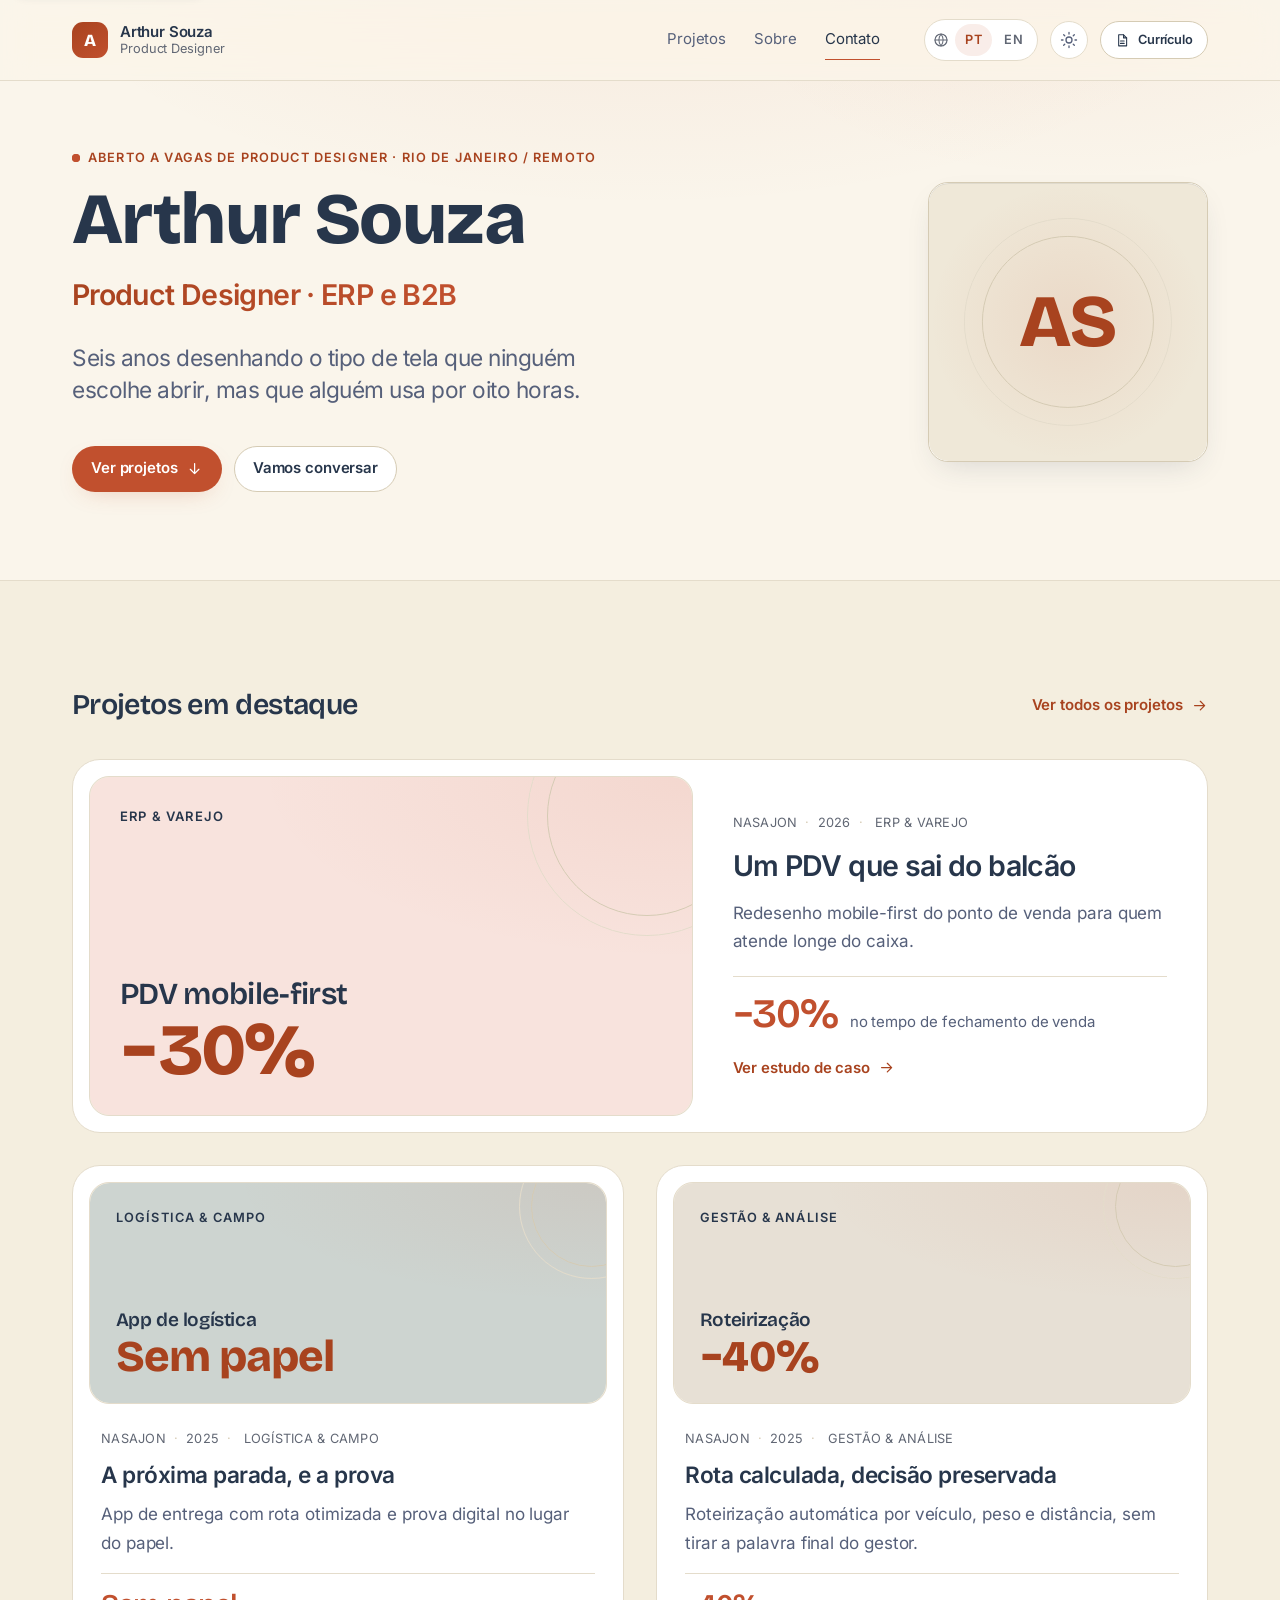
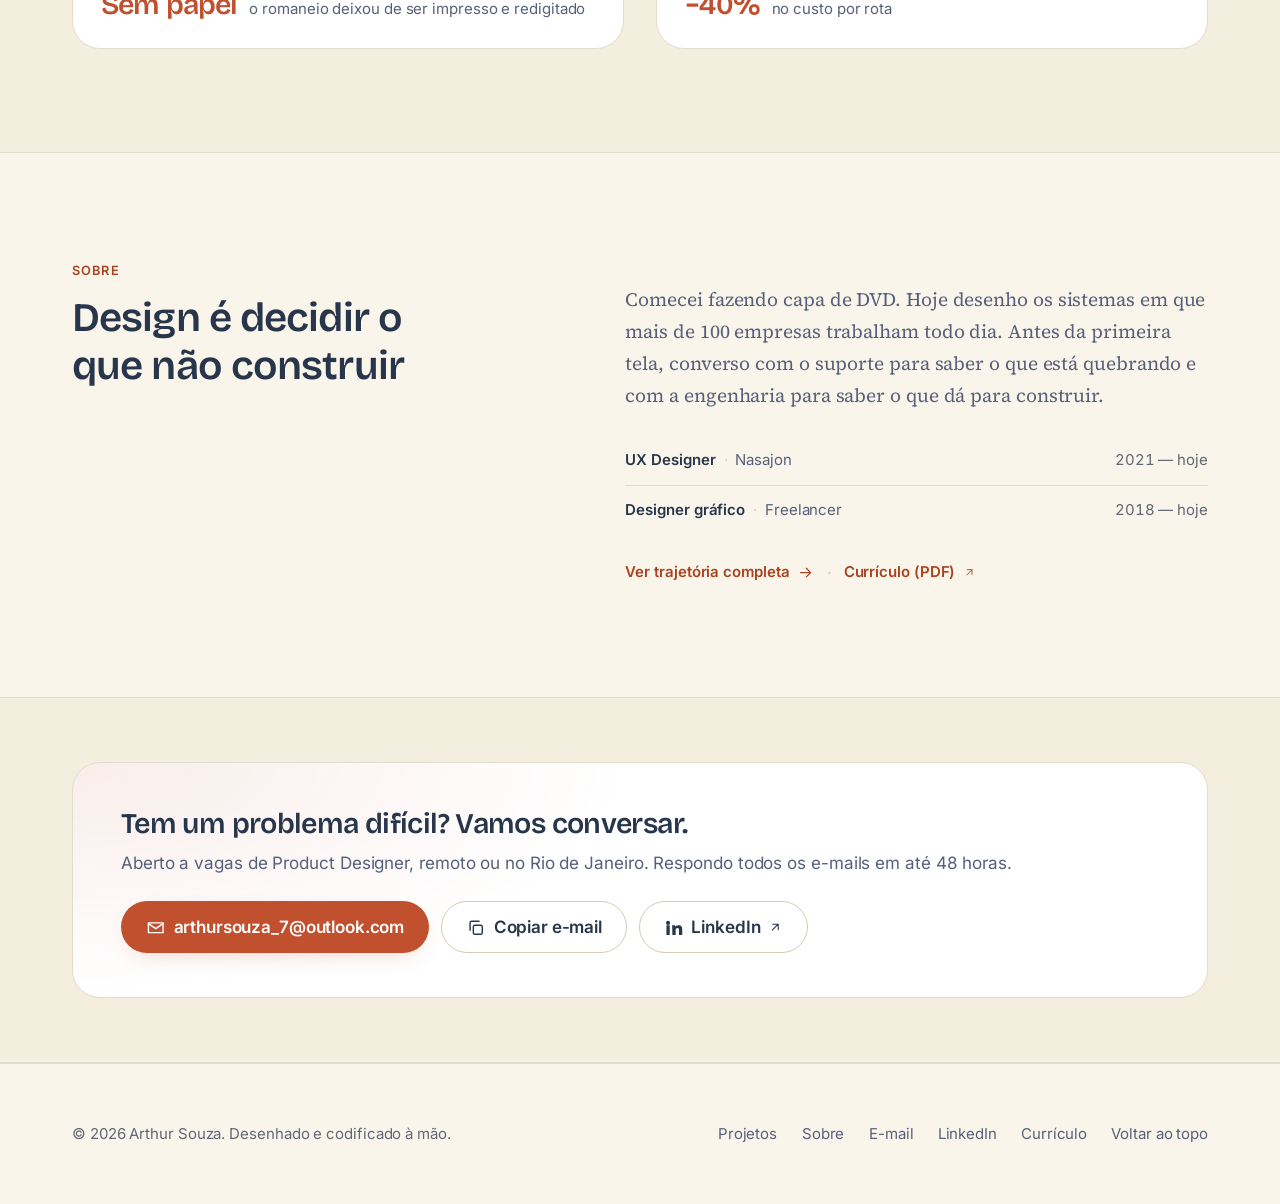
==== index.html @ 0e785e3f "EN: "Résumé" vira "Resume" e "In 30 seconds" vira "At a glance" - "Resume" no header, no rodapé e no" ====
﻿<!DOCTYPE html>
<!--
  ============================================================================
  PORTFÓLIO — ARTHUR SOUZA · PRODUCT DESIGNER
  ----------------------------------------------------------------------------
  Arquivo   : index.html (Home)
  Stack     : HTML5 semântico · CSS3 · JavaScript Vanilla (ES6+)
  Idiomas   : pt-BR (padrão) + en (alternável)

  SISTEMA DE IDIOMAS — REGRA ÚNICA
  --------------------------------
  1) TEXTO VISÍVEL: todo texto tem um gêmeo no outro idioma.
        <p lang="pt-BR">Texto…</p>
        <p lang="en">Text…</p>
     O CSS esconde o idioma inativo. Sem JavaScript, o pt-BR aparece.

  2) TÍTULOS (h1–h6): os gêmeos ficam DENTRO do mesmo elemento, em spans.
        <h2 id="x"><span lang="pt-BR">Sobre</span><span lang="en">About</span></h2>
     Motivo: duplicar o <h2> duplicaria a estrutura de headings do documento,
     e um aria-labelledby apontando para um título oculto ainda leria o
     idioma errado — o cálculo do nome acessível ignora display:none apenas
     no elemento referenciado, não nos filhos dele.

  3) TEXTO EM ATRIBUTO (alt, aria-label, content, href): use data-en-*.
        <img alt="Foto de perfil" data-en-alt="Profile photo">
     O JavaScript troca o valor do atributo ao mudar de idioma.

  Para editar um texto, edite-o onde ele está. Não há dicionário externo.

  CONVENÇÕES DE MARCAÇÃO
  ----------------------
  class="..."   → apenas estilo (CSS). Nunca lido pelo JavaScript.
  data-*        → apenas comportamento (JS). Nunca usado como seletor de estilo.
  .is-*         → estado, escrito pelo JS e lido pelo CSS.

  CAPAS NO LUGAR DAS IMAGENS
  --------------------------
  Todo slot de mídia é um <figure class="media"> com proporção reservada
  (sem layout shift). Enquanto a imagem não existe, o slot mostra uma capa
  tipográfica (<div class="cover">) e o <img> real fica pronto, comentado
  logo abaixo. Para publicar a imagem: apague a <div class="cover"> e
  descomente o <img>. Nada mais precisa mudar.
  ============================================================================
-->
<html lang="pt-BR" class="no-js">
<head>
  <meta charset="UTF-8">
  <meta name="viewport" content="width=device-width, initial-scale=1">

  <!--
    BOOTSTRAP CRÍTICO (inline, ~20 linhas)
    Roda antes da primeira pintura para evitar três flashes visuais:
      a) FOUC das animações de entrada (troca .no-js por .js);
      b) flash de idioma errado em quem já escolheu inglês;
      c) flash de tema errado — por isso data-theme é resolvido AQUI, e não
         no script.js, que só carrega depois do HTML parseado.
    Sem JavaScript nenhum atributo é escrito: o site aparece em pt-BR e no
    modo escuro, que são os padrões do projeto.
    É o único JavaScript inline do projeto. Todo o resto vive em script.js.
  -->
  <script>
    (function () {
      var root = document.documentElement;
      root.classList.remove('no-js');
      root.classList.add('js');

      var lang = null;
      var theme = null;

      try {
        lang = localStorage.getItem('portfolio-lang');
        theme = localStorage.getItem('portfolio-theme');
      } catch (err) { /* localStorage bloqueado: segue nos padrões */ }

      if (lang === 'en') {
        root.setAttribute('data-lang', 'en');
        root.setAttribute('lang', 'en');
      }

      /* Sem escolha salva, vale a preferência do sistema. */
      if (theme !== 'claro' && theme !== 'escuro') {
        theme = window.matchMedia &&
                window.matchMedia('(prefers-color-scheme: light)').matches
          ? 'claro'
          : 'escuro';
      }
      root.setAttribute('data-theme', theme);
    })();
  </script>

  <!-- ==================== SEO ==================== -->
  <title data-en="Arthur Souza — Product Designer">Arthur Souza — Product Designer</title>

  <meta name="description"
        content="Product Designer com 6 anos de experiência em ERP e produtos B2B complexos. Pesquisa, design de produto e design systems — do primeiro insight ao handoff."
        data-en-content="Product Designer with 6 years of experience in ERP and complex B2B products. Research, product design and design systems — from first insight to handoff.">

  <meta name="author" content="Arthur Souza">
  <meta name="robots" content="index, follow">
  <!-- Valor do modo escuro (o padrão). O script.js reescreve este content a
       partir de --color-bg sempre que o tema muda. -->
  <meta name="theme-color" content="#20293A">

  <!--
    URLS ABSOLUTAS — o site está publicado em https://rthursouza.github.io.
    canonical e og:url estão ativas. og:image e twitter:image continuam
    comentadas ("PUBLICAR:") porque os arquivos de imagem ainda não existem:
    uma og:image apontando para um 404 faz WhatsApp e LinkedIn montarem o
    card sem imagem, e esse card fica em cache. Ao salvar a imagem
    (1200×630) em assets/images/, tire o comentário das duas tags.
    Detalhes no README, seção 2.
  -->
  <link rel="canonical" href="https://rthursouza.github.io/">

  <!-- Open Graph -->
  <meta property="og:type" content="website">
  <meta property="og:url" content="https://rthursouza.github.io/">
  <meta property="og:site_name" content="Arthur Souza">
  <meta property="og:locale" content="pt_BR">
  <meta property="og:locale:alternate" content="en_US">
  <meta property="og:title"
        content="Arthur Souza — Product Designer"
        data-en-content="Arthur Souza — Product Designer">
  <meta property="og:description"
        content="Comecei fazendo capa de DVD. Hoje desenho os sistemas em que 100 empresas trabalham todo dia."
        data-en-content="I started making DVD covers. Today I design the systems 100 companies work in every day.">
  <!-- OG IMAGE — 1200×630px. Crie e salve em assets/images/og-cover.jpg -->
  <!-- PUBLICAR: <meta property="og:image" content="https://rthursouza.github.io/assets/images/og-cover.jpg"> -->
  <meta property="og:image:width" content="1200">
  <meta property="og:image:height" content="630">
  <meta property="og:image:alt"
        content="Portfólio de Arthur Souza, Product Designer"
        data-en-content="Arthur Souza's portfolio, Product Designer">

  <!-- Twitter Card -->
  <meta name="twitter:card" content="summary_large_image">
  <meta name="twitter:title"
        content="Arthur Souza — Product Designer"
        data-en-content="Arthur Souza — Product Designer">
  <meta name="twitter:description"
        content="Comecei fazendo capa de DVD. Hoje desenho os sistemas em que 100 empresas trabalham todo dia."
        data-en-content="I started making DVD covers. Today I design the systems 100 companies work in every day.">
  <!-- PUBLICAR: <meta name="twitter:image" content="https://rthursouza.github.io/assets/images/og-cover.jpg"> -->

  <!-- ==================== FAVICON ==================== -->
  <!--
    O favicon abaixo é um SVG embutido (data URI): zero requisições, zero 404.
    Ao gerar os arquivos definitivos em assets/favicon/, apague esta linha
    e descomente o bloco seguinte.
  -->
  <link rel="icon" href="data:image/svg+xml,%3Csvg xmlns='http://www.w3.org/2000/svg' viewBox='0 0 32 32'%3E%3Crect width='32' height='32' rx='8' fill='%2320293A'/%3E%3Ctext x='16' y='22' font-family='system-ui,sans-serif' font-size='17' font-weight='700' fill='%23E08A63' text-anchor='middle'%3EA%3C/text%3E%3C/svg%3E">
  <!--
  <link rel="icon" href="assets/favicon/favicon.ico" sizes="32x32">
  <link rel="icon" href="assets/favicon/favicon.svg" type="image/svg+xml">
  <link rel="apple-touch-icon" href="assets/favicon/apple-touch-icon.png">
  <link rel="manifest" href="assets/favicon/site.webmanifest">
  -->

  <!-- ==================== TIPOGRAFIA ====================
       Fontes locais em assets/fonts/, declaradas em @font-face no topo do
       style.css. Nenhuma requisição a CDN: o site abre offline e não entrega
       o IP de quem visita para um terceiro.
       O preload antecipa só as duas famílias da primeira dobra — o navegador
       descobriria as outras ao casar o @font-face com o texto, tarde demais.
       crossorigin é obrigatório em preload de fonte, inclusive na origem. -->
  <link rel="preload" as="font" type="font/woff2" crossorigin
        href="assets/fonts/inter-latin-400-normal.woff2">
  <link rel="preload" as="font" type="font/woff2" crossorigin
        href="assets/fonts/bricolage-grotesque-latin-800-normal.woff2">

  <!-- ==================== ESTILO ==================== -->
  <link rel="stylesheet" href="style.css">

  <!-- ==================== COMPORTAMENTO ==================== -->
  <script src="script.js" defer></script>
</head>

<body>

  <!-- ==========================================================================
       SKIP LINK — primeiro elemento focável da página
       ========================================================================== -->
  <a class="skip-link" href="#conteudo">
    <span lang="pt-BR">Pular para o conteúdo</span><span lang="en">Skip to content</span>
  </a>

  <!--
    SENTINELA DA NAVBAR
    Elemento de 1px observado por IntersectionObserver. Quando sai do viewport,
    o header ganha .is-scrolled. Substitui o listener de scroll.
  -->
  <div class="nav-sentinel" data-nav-sentinel aria-hidden="true"></div>

  <!-- ==========================================================================
       SPRITE DE ÍCONES — SVG inline, definido uma vez por página.
       Uso: <svg class="icon" aria-hidden="true" focusable="false">
              <use href="#i-arrow-right"></use>
            </svg>
       ========================================================================== -->
  <svg class="svg-sprite" xmlns="http://www.w3.org/2000/svg" width="0" height="0"
       aria-hidden="true" focusable="false">
    <symbol id="i-arrow-right" viewBox="0 0 24 24" fill="none" stroke="currentColor"
            stroke-width="1.75" stroke-linecap="round" stroke-linejoin="round">
      <path d="M5 12h14M13 6l6 6-6 6"/>
    </symbol>

    <symbol id="i-arrow-down" viewBox="0 0 24 24" fill="none" stroke="currentColor"
            stroke-width="1.75" stroke-linecap="round" stroke-linejoin="round">
      <path d="M12 5v14M6 13l6 6 6-6"/>
    </symbol>

    <symbol id="i-arrow-up-right" viewBox="0 0 24 24" fill="none" stroke="currentColor"
            stroke-width="1.75" stroke-linecap="round" stroke-linejoin="round">
      <path d="M7 17 17 7M8 7h9v9"/>
    </symbol>

    <symbol id="i-menu" viewBox="0 0 24 24" fill="none" stroke="currentColor"
            stroke-width="1.75" stroke-linecap="round" stroke-linejoin="round">
      <path d="M4 7h16M4 12h16M4 17h16"/>
    </symbol>

    <symbol id="i-close" viewBox="0 0 24 24" fill="none" stroke="currentColor"
            stroke-width="1.75" stroke-linecap="round" stroke-linejoin="round">
      <path d="m6 6 12 12M18 6 6 18"/>
    </symbol>

    <symbol id="i-mail" viewBox="0 0 24 24" fill="none" stroke="currentColor"
            stroke-width="1.75" stroke-linecap="round" stroke-linejoin="round">
      <path d="M3 6h18v12H3z"/><path d="m3 7 9 6 9-6"/>
    </symbol>

    <symbol id="i-linkedin" viewBox="0 0 24 24" fill="currentColor">
      <path d="M4.98 3.5a2.5 2.5 0 1 1 0 5 2.5 2.5 0 0 1 0-5ZM3 9h4v12H3zM10 9h3.8v1.7h.05c.53-.95 1.83-1.95 3.77-1.95 4.03 0 4.78 2.5 4.78 5.75V21h-4v-5.6c0-1.34-.03-3.06-1.9-3.06-1.9 0-2.2 1.45-2.2 2.96V21h-4z"/>
    </symbol>

    <symbol id="i-file" viewBox="0 0 24 24" fill="none" stroke="currentColor"
            stroke-width="1.75" stroke-linecap="round" stroke-linejoin="round">
      <path d="M14 3v5h5"/><path d="M6 3h8l5 5v13H6z"/><path d="M9 13h6M9 17h6"/>
    </symbol>

    <symbol id="i-chevron-left" viewBox="0 0 24 24" fill="none" stroke="currentColor"
            stroke-width="1.75" stroke-linecap="round" stroke-linejoin="round">
      <path d="m15 6-6 6 6 6"/>
    </symbol>

    <symbol id="i-chevron-right" viewBox="0 0 24 24" fill="none" stroke="currentColor"
            stroke-width="1.75" stroke-linecap="round" stroke-linejoin="round">
      <path d="m9 6 6 6-6 6"/>
    </symbol>

    <symbol id="i-expand" viewBox="0 0 24 24" fill="none" stroke="currentColor"
            stroke-width="1.75" stroke-linecap="round" stroke-linejoin="round">
      <path d="M9 3H3v6M15 21h6v-6M21 9V3h-6M3 15v6h6"/>
    </symbol>

    <symbol id="i-copy" viewBox="0 0 24 24" fill="none" stroke="currentColor"
            stroke-width="1.75" stroke-linecap="round" stroke-linejoin="round">
      <rect x="9" y="9" width="11" height="11" rx="2"/><path d="M5 15V6a2 2 0 0 1 2-2h9"/>
    </symbol>

    <symbol id="i-check" viewBox="0 0 24 24" fill="none" stroke="currentColor"
            stroke-width="1.75" stroke-linecap="round" stroke-linejoin="round">
      <path d="m4 12.5 5 5 11-11"/>
    </symbol>

    <symbol id="i-globe" viewBox="0 0 24 24" fill="none" stroke="currentColor"
            stroke-width="1.75" stroke-linecap="round" stroke-linejoin="round">
      <circle cx="12" cy="12" r="9"/><path d="M3 12h18"/>
      <path d="M12 3a15 15 0 0 1 0 18a15 15 0 0 1 0-18Z"/>
    </symbol>

    <symbol id="i-sun" viewBox="0 0 24 24" fill="none" stroke="currentColor"
            stroke-width="1.75" stroke-linecap="round" stroke-linejoin="round">
      <circle cx="12" cy="12" r="4"/>
      <path d="M12 2v2M12 20v2M2 12h2M20 12h2M4.9 4.9l1.4 1.4M17.7 17.7l1.4 1.4M4.9 19.1l1.4-1.4M17.7 6.3l1.4-1.4"/>
    </symbol>

    <symbol id="i-moon" viewBox="0 0 24 24" fill="none" stroke="currentColor"
            stroke-width="1.75" stroke-linecap="round" stroke-linejoin="round">
      <path d="M20.5 14.3A8.5 8.5 0 0 1 9.7 3.5a7.5 7.5 0 1 0 10.8 10.8Z"/>
    </symbol>
  </svg>

  <!-- ==========================================================================
       HEADER / NAVBAR FIXA
       ========================================================================== -->
  <header class="header" data-header>
    <div class="container header__inner">

      <a class="brand" href="#inicio" aria-label="Arthur Souza — início"
         data-en-aria-label="Arthur Souza — home">
        <span class="brand__mark" aria-hidden="true">A</span>
        <span class="brand__text">
          <span class="brand__name">Arthur Souza</span>
          <span class="brand__role">
            <span lang="pt-BR">Product Designer</span><span lang="en">Product Designer</span>
          </span>
        </span>
      </a>

      <!-- Navegação principal — o mesmo <ul> serve desktop e drawer mobile -->
      <nav class="nav" id="nav-principal" data-nav-panel
           aria-label="Navegação principal" data-en-aria-label="Main navigation">
        <!-- "Início" saiu de propósito: o logo já leva ao topo.
             "Projetos" e "Sobre" apontam para páginas próprias, não para
             âncoras, e por isso o scrollspy (que só observa links com #) os
             ignora. Só "Contato" continua sendo acompanhado. -->
        <ul class="nav__list" data-scrollspy>
          <li class="nav__item">
            <a class="nav__link" href="projetos.html">
              <span lang="pt-BR">Projetos</span><span lang="en">Work</span>
            </a>
          </li>
          <li class="nav__item">
            <a class="nav__link" href="sobre.html">
              <span lang="pt-BR">Sobre</span><span lang="en">About</span>
            </a>
          </li>
          <li class="nav__item">
            <a class="nav__link" href="#contato">
              <span lang="pt-BR">Contato</span><span lang="en">Contact</span>
            </a>
          </li>
        </ul>

        <div class="nav__actions">
          <div class="nav__prefs">
            <!-- SELETOR DE IDIOMA -->
            <div class="lang-switch" role="group"
                 aria-label="Selecionar idioma" data-en-aria-label="Select language"
                 data-lang-switch>
              <svg class="icon lang-switch__icon" aria-hidden="true" focusable="false">
                <use href="#i-globe"></use>
              </svg>
              <button class="lang-switch__btn" type="button"
                      data-lang-value="pt-BR" aria-pressed="true" lang="pt-BR">PT</button>
              <button class="lang-switch__btn" type="button"
                      data-lang-value="en" aria-pressed="false" lang="en">EN</button>
            </div>

            <!--
              ALTERNÂNCIA DE TEMA
              O rótulo é fixo ("Modo claro") e quem carrega o estado é o
              aria-pressed — mesmo contrato do botão do menu, que mantém
              "Abrir menu" nos dois estados e deixa o aria-expanded falar.
              Reescrever o rótulo criaria um segundo dono para a informação
              e brigaria com a troca de idioma, que também escreve nele.
            -->
            <button class="theme-toggle" type="button"
                    data-theme-toggle
                    aria-pressed="false"
                    aria-label="Modo claro" data-en-aria-label="Light mode">
              <svg class="icon theme-toggle__moon" aria-hidden="true" focusable="false">
                <use href="#i-moon"></use>
              </svg>
              <svg class="icon theme-toggle__sun" aria-hidden="true" focusable="false">
                <use href="#i-sun"></use>
              </svg>
            </button>
          </div>

          <!--
            CURRÍCULO — salve o PDF em assets/ com este nome exato.
            Abre em nova aba (e não baixa): quem está avaliando dá uma olhada
            rápida sem se comprometer a guardar arquivo. rel="noopener" basta
            aqui, porque o PDF é do próprio domínio.
          -->
          <a class="btn btn--secondary btn--sm"
             href="assets/curriculo-arthursouza-ux.pdf"
             target="_blank" rel="noopener">
            <svg class="icon" aria-hidden="true" focusable="false">
              <use href="#i-file"></use>
            </svg>
            <span lang="pt-BR">Currículo</span><span lang="en">Resume</span>
            <span class="visually-hidden">
              <span lang="pt-BR">(PDF, abre em nova aba)</span><span lang="en">(PDF, opens in a new tab)</span>
            </span>
          </a>
        </div>
      </nav>

      <!-- Botão do menu mobile -->
      <button class="nav-toggle" type="button"
              data-nav-toggle
              aria-controls="nav-principal"
              aria-expanded="false"
              aria-label="Abrir menu" data-en-aria-label="Open menu">
        <svg class="icon nav-toggle__open" aria-hidden="true" focusable="false">
          <use href="#i-menu"></use>
        </svg>
        <svg class="icon nav-toggle__close" aria-hidden="true" focusable="false">
          <use href="#i-close"></use>
        </svg>
      </button>

    </div>
  </header>

  <!-- Camada de escurecimento atrás do drawer mobile -->
  <div class="nav-backdrop" data-nav-backdrop hidden></div>

  <main id="conteudo" class="main">

    <!-- ========================================================================
         01 · HERO
         ------------------------------------------------------------------------
         Uma frase só. A história do DVD mora no Sobre, e a faixa de números
         (experiência, foco, clientes, base) foi removida de propósito: tudo
         isso já está dito no texto.
         ======================================================================== -->
    <section class="section hero" id="inicio" aria-labelledby="hero-titulo">
      <div class="container hero__inner">

        <div class="hero__content">

          <p class="eyebrow" data-reveal>
            <span class="eyebrow__dot" aria-hidden="true"></span>
            <span lang="pt-BR">Aberto a vagas de Product Designer · Rio de Janeiro / Remoto</span><span lang="en">Open to Product Designer roles · Rio de Janeiro / Remote</span>
          </p>

          <h1 class="hero__title" id="hero-titulo" data-reveal>
            <span lang="pt-BR">Arthur Souza</span><span lang="en">Arthur Souza</span>
          </h1>

          <p class="hero__role" data-reveal>
            <span lang="pt-BR">Product Designer · ERP e B2B</span><span lang="en">Product Designer · ERP &amp; B2B</span>
          </p>

          <p class="hero__lead" data-reveal lang="pt-BR">
            Seis anos desenhando o tipo de tela que ninguém escolhe abrir, mas
            que alguém usa por oito horas.
          </p>
          <p class="hero__lead" data-reveal lang="en">
            Six years designing the kind of screen nobody chooses to open, but
            that someone uses for eight hours.
          </p>

          <div class="hero__actions cluster" data-reveal>
            <a class="btn btn--primary" href="#projetos">
              <span lang="pt-BR">Ver projetos</span><span lang="en">View work</span>
              <svg class="icon" aria-hidden="true" focusable="false">
                <use href="#i-arrow-down"></use>
              </svg>
            </a>

            <a class="btn btn--secondary" href="#contato">
              <span lang="pt-BR">Vamos conversar</span><span lang="en">Let's talk</span>
            </a>
          </div>
        </div>

        <!-- FOTO PERFIL · 1:1, no máximo ~280px -->
        <div class="hero__media" data-reveal>
          <figure class="media media--1x1 media--framed">
            <div class="cover cover--monogram" aria-hidden="true">
              <span class="cover__value">AS</span>
            </div>
            <!--
              SUBSTITUIR: apague a capa (<div class="cover">) acima e descomente.
              Continua sendo a maior imagem do primeiro scroll no mobile (LCP):
              use eager + fetchpriority="high" — nunca lazy.

            <img src="assets/images/perfil.jpg"
                 alt="Retrato de Arthur Souza"
                 data-en-alt="Portrait of Arthur Souza"
                 width="800" height="800"
                 loading="eager" fetchpriority="high" decoding="async">
            -->
          </figure>
        </div>

      </div>
    </section>

    <!-- ========================================================================
         02 · PROJETOS EM DESTAQUE
         ------------------------------------------------------------------------
         Os cards são HTML estático — não são gerados por JavaScript.
         Isso mantém o conteúdo indexável e funcional sem JS.

         Cada card tem UM link só, no título. O ::after dele se estica pelo
         card inteiro, então clicar em qualquer ponto abre o case, a Tab para
         uma vez por card e o nome acessível do link é o título — não o card
         todo lido de uma vez. O anel de foco é desenhado no card.

         Card grande (.project-card--featured): imagem 16:9 à esquerda, texto à
         direita. Cards menores: imagem 21:9 em cima. Sem tags de ferramenta:
         elas aparecem dentro dos cases.
         ======================================================================== -->
    <section class="section section--alt" id="projetos" aria-labelledby="projetos-titulo">
      <div class="container">

        <header class="heading-row" data-reveal>
          <h2 class="heading-row__title" id="projetos-titulo">
            <span lang="pt-BR">Projetos em destaque</span><span lang="en">Featured work</span>
          </h2>
          <a class="text-link" href="projetos.html">
            <span lang="pt-BR">Ver todos os projetos</span><span lang="en">View all work</span>
            <svg class="icon" aria-hidden="true" focusable="false">
              <use href="#i-arrow-right"></use>
            </svg>
          </a>
        </header>

        <div class="featured-projects">

          <!-- ---------------- PROJETO 01 · DESTAQUE ---------------- -->
          <article class="project-card project-card--featured" data-reveal aria-labelledby="proj-01-titulo">

            <figure class="media media--16x9 project-card__media">
              <div class="cover cover--tone-1" aria-hidden="true">
                <span class="cover__eyebrow"><span lang="pt-BR">ERP &amp; Varejo</span><span lang="en">ERP &amp; Retail</span></span>
                <span class="cover__title"><span lang="pt-BR">PDV mobile-first</span><span lang="en">Mobile-first POS</span></span>
                <span class="cover__value">−30%</span>
              </div>
              <!--
              <img src="assets/images/projeto-01-capa.jpg"
                   alt=""
                   width="1600" height="900" loading="lazy" decoding="async">
              -->
            </figure>

            <div class="project-card__body">
              <ul class="meta-list">
                <li class="meta-list__item">Nasajon</li>
                <li class="meta-list__item">2026</li>
                <li class="meta-list__item">
                  <span lang="pt-BR">ERP &amp; Varejo</span><span lang="en">ERP &amp; Retail</span>
                </li>
              </ul>

              <h3 class="project-card__title" id="proj-01-titulo">
                <a class="project-card__link" href="projects/projeto-01.html">
                  <span lang="pt-BR">Um PDV que sai do balcão</span><span lang="en">A POS that leaves the counter</span>
                </a>
              </h3>

              <p class="project-card__summary" lang="pt-BR">
                Redesenho mobile-first do ponto de venda para quem atende longe
                do caixa.
              </p>
              <p class="project-card__summary" lang="en">
                Mobile-first redesign of the point of sale for staff who serve
                away from the register.
              </p>

              <p class="project-card__metric">
                <span class="project-card__metric-value">−30%</span>
                <span class="project-card__metric-label">
                  <span lang="pt-BR">no tempo de fechamento de venda</span><span lang="en">in time to close a sale</span>
                </span>
              </p>

              <p class="project-card__cta" aria-hidden="true">
                <span lang="pt-BR">Ver estudo de caso</span><span lang="en">View case study</span>
                <svg class="icon" focusable="false"><use href="#i-arrow-right"></use></svg>
              </p>
            </div>
          </article>

          <!-- ---------------- PROJETO 02 ---------------- -->
          <article class="project-card" data-reveal aria-labelledby="proj-02-titulo">

            <!-- 21:9 corta um celular em pé até ele ficar minúsculo: use 2 ou
                 3 telas lado a lado ou um recorte de detalhe. -->
            <figure class="media media--21x9 project-card__media">
              <div class="cover cover--tone-2" aria-hidden="true">
                <span class="cover__eyebrow"><span lang="pt-BR">Logística &amp; Campo</span><span lang="en">Logistics &amp; Field</span></span>
                <span class="cover__title"><span lang="pt-BR">App de logística</span><span lang="en">Logistics app</span></span>
                <span class="cover__value"><span lang="pt-BR">Sem papel</span><span lang="en">Paperless</span></span>
              </div>
              <!--
              <img src="assets/images/projeto-02-capa.jpg"
                   alt=""
                   width="1680" height="720" loading="lazy" decoding="async">
              -->
            </figure>

            <div class="project-card__body">
              <ul class="meta-list">
                <li class="meta-list__item">Nasajon</li>
                <li class="meta-list__item">2025</li>
                <li class="meta-list__item">
                  <span lang="pt-BR">Logística &amp; Campo</span><span lang="en">Logistics &amp; Field</span>
                </li>
              </ul>

              <h3 class="project-card__title" id="proj-02-titulo">
                <a class="project-card__link" href="projects/projeto-02.html">
                  <span lang="pt-BR">A próxima parada, e a prova</span><span lang="en">The next stop, and the proof</span>
                </a>
              </h3>

              <p class="project-card__summary" lang="pt-BR">
                App de entrega com rota otimizada e prova digital no lugar do
                papel.
              </p>
              <p class="project-card__summary" lang="en">
                Delivery app with an optimised route and digital proof in place
                of paper.
              </p>

              <!-- Resultado qualitativo, o mesmo do case 2 ("O que mudou, medido").
                   Se um número for apurado, troque em todos os lugares. -->
              <p class="project-card__metric">
                <span class="project-card__metric-value">
                  <span lang="pt-BR">Sem papel</span><span lang="en">Paperless</span>
                </span>
                <span class="project-card__metric-label">
                  <span lang="pt-BR">o romaneio deixou de ser impresso e redigitado</span><span lang="en">manifests stopped being printed and retyped</span>
                </span>
              </p>
            </div>
          </article>

          <!-- ---------------- PROJETO 03 ---------------- -->
          <article class="project-card" data-reveal aria-labelledby="proj-03-titulo">

            <figure class="media media--21x9 project-card__media">
              <div class="cover cover--tone-3" aria-hidden="true">
                <span class="cover__eyebrow"><span lang="pt-BR">Gestão &amp; Análise</span><span lang="en">Management &amp; Analytics</span></span>
                <span class="cover__title"><span lang="pt-BR">Roteirização</span><span lang="en">Route planning</span></span>
                <span class="cover__value">−40%</span>
              </div>
              <!--
              <img src="assets/images/projeto-03-capa.jpg"
                   alt=""
                   width="1680" height="720" loading="lazy" decoding="async">
              -->
            </figure>

            <div class="project-card__body">
              <ul class="meta-list">
                <li class="meta-list__item">Nasajon</li>
                <li class="meta-list__item">2025</li>
                <li class="meta-list__item">
                  <span lang="pt-BR">Gestão &amp; Análise</span><span lang="en">Management &amp; Analytics</span>
                </li>
              </ul>

              <h3 class="project-card__title" id="proj-03-titulo">
                <a class="project-card__link" href="projects/projeto-03.html">
                  <span lang="pt-BR">Rota calculada, decisão preservada</span><span lang="en">Route calculated, decision preserved</span>
                </a>
              </h3>

              <p class="project-card__summary" lang="pt-BR">
                Roteirização automática por veículo, peso e distância, sem tirar
                a palavra final do gestor.
              </p>
              <p class="project-card__summary" lang="en">
                Automatic route planning by vehicle, weight and distance, without
                taking the final say away from the manager.
              </p>

              <p class="project-card__metric">
                <span class="project-card__metric-value">−40%</span>
                <span class="project-card__metric-label">
                  <span lang="pt-BR">no custo por rota</span><span lang="en">in cost per route</span>
                </span>
              </p>
            </div>
          </article>

        </div>
      </div>
    </section>

    <!-- ========================================================================
         03 · SOBRE (curto)
         ------------------------------------------------------------------------
         Um parágrafo e um resumo de duas linhas da trajetória. A versão
         completa (experiência, como eu trabalho, competências e formação)
         está em sobre.html. O id "sobre" continua aqui porque links antigos
         para index.html#sobre ainda caem neste resumo.
         ======================================================================== -->
    <section class="section" id="sobre" aria-labelledby="sobre-titulo">
      <div class="container">
        <div class="about" data-reveal>

          <header class="about__head">
            <p class="eyebrow">
              <span lang="pt-BR">Sobre</span><span lang="en">About</span>
            </p>
            <h2 class="section-head__title" id="sobre-titulo">
              <span lang="pt-BR">Design é decidir o que não construir</span><span lang="en">Design is deciding what not to build</span>
            </h2>
          </header>

          <div class="about__body">
            <p class="about__text" lang="pt-BR">
              Comecei fazendo capa de DVD. Hoje desenho os sistemas em que mais
              de 100 empresas trabalham todo dia. Antes da primeira tela,
              converso com o suporte para saber o que está quebrando e com a
              engenharia para saber o que dá para construir.
            </p>
            <p class="about__text" lang="en">
              I started making DVD covers. Today I design the systems more than
              100 companies work in every day. Before the first screen, I talk
              to support to learn what's breaking and to engineering to learn
              what can be built.
            </p>

            <!-- RESUMO DA TRAJETÓRIA — a versão completa está em sobre.html.
                 Cargo e empresa à esquerda, período à direita. O ponto entre
                 cargo e empresa é gerado em CSS (não é lido em voz alta). -->
            <ul class="career-list"
                aria-label="Trajetória resumida" data-en-aria-label="Career summary">
              <li class="career-list__item">
                <p class="career-list__role">
                  <span class="career-list__title"><span lang="pt-BR">UX Designer</span><span lang="en">UX Designer</span></span><span class="career-list__org"><span lang="pt-BR">Nasajon</span><span lang="en">Nasajon</span></span>
                </p>
                <p class="career-list__period">
                  <span lang="pt-BR">2021 — hoje</span><span lang="en">2021 — present</span>
                </p>
              </li>
              <li class="career-list__item">
                <p class="career-list__role">
                  <span class="career-list__title"><span lang="pt-BR">Designer gráfico</span><span lang="en">Graphic designer</span></span><span class="career-list__org"><span lang="pt-BR">Freelancer</span><span lang="en">Freelance</span></span>
                </p>
                <p class="career-list__period">
                  <span lang="pt-BR">2018 — hoje</span><span lang="en">2018 — present</span>
                </p>
              </li>
            </ul>

            <ul class="link-row">
              <li>
                <a class="text-link" href="sobre.html">
                  <span lang="pt-BR">Ver trajetória completa</span><span lang="en">See full background</span>
                  <svg class="icon" aria-hidden="true" focusable="false">
                    <use href="#i-arrow-right"></use>
                  </svg>
                </a>
              </li>
              <li>
                <a class="text-link" href="assets/curriculo-arthursouza-ux.pdf"
                   target="_blank" rel="noopener">
                  <span lang="pt-BR">Currículo (PDF)</span><span lang="en">Resume (PDF)</span>
                  <svg class="icon icon--xs" aria-hidden="true" focusable="false">
                    <use href="#i-arrow-up-right"></use>
                  </svg>
                  <span class="visually-hidden">
                    <span lang="pt-BR">(abre em nova aba)</span><span lang="en">(opens in a new tab)</span>
                  </span>
                </a>
              </li>
            </ul>
          </div>

        </div>
      </div>
    </section>

    <!-- ========================================================================
         CONTATO — o mesmo bloco em todas as páginas (home, /projetos, sobre,
         cases e template). O "Contato" do menu de cada página aponta para este
         #contato.
         ======================================================================== -->
    <section class="section section--alt section--tight" id="contato" aria-labelledby="contato-titulo">
      <div class="container">

        <div class="contact contact--inline" data-reveal data-copy-scope>

          <div class="contact__text">
            <h2 class="contact__title" id="contato-titulo">
              <span lang="pt-BR">Tem um problema difícil? Vamos conversar.</span><span lang="en">Got a hard problem? Let's talk.</span>
            </h2>
            <p class="contact__lead" lang="pt-BR">
              Aberto a vagas de Product Designer, remoto ou no Rio de Janeiro.
              Respondo todos os e-mails em até 48 horas.
            </p>
            <p class="contact__lead" lang="en">
              Open to Product Designer roles, remote or in Rio de Janeiro. I reply
              to every email within 48 hours.
            </p>
          </div>

          <div class="contact__actions cluster">
            <!-- E-MAIL — troque pelo seu endereço real (aqui e no botão de copiar) -->
            <a class="btn btn--primary btn--lg" href="mailto:arthursouza_7@outlook.com">
              <svg class="icon" aria-hidden="true" focusable="false">
                <use href="#i-mail"></use>
              </svg>
              <span>arthursouza_7@outlook.com</span>
            </a>

            <!-- COPIAR E-MAIL — nasce com hidden. O script.js só o mostra quando o
                 navegador tem a API de área de transferência; sem ela (ou sem JS),
                 o link mailto acima continua sendo o caminho. Ao copiar, o botão
                 ganha .is-copied por alguns segundos e troca o rótulo. -->
            <button class="btn btn--secondary btn--lg contact__copy" type="button"
                    data-copy-email="arthursouza_7@outlook.com" hidden>
              <span class="contact__copy-idle">
                <svg class="icon" aria-hidden="true" focusable="false">
                  <use href="#i-copy"></use>
                </svg>
                <span lang="pt-BR">Copiar e-mail</span><span lang="en">Copy email</span>
              </span>
              <span class="contact__copy-done" data-copy-message>
                <svg class="icon" aria-hidden="true" focusable="false">
                  <use href="#i-check"></use>
                </svg>
                <span lang="pt-BR">E-mail copiado</span><span lang="en">Email copied</span>
              </span>
            </button>

            <a class="btn btn--secondary btn--lg"
               href="https://www.linkedin.com/in/arthursouza7/"
               target="_blank" rel="noopener noreferrer">
              <svg class="icon" aria-hidden="true" focusable="false">
                <use href="#i-linkedin"></use>
              </svg>
              <span>LinkedIn</span>
              <svg class="icon icon--xs" aria-hidden="true" focusable="false">
                <use href="#i-arrow-up-right"></use>
              </svg>
              <span class="visually-hidden">
                <span lang="pt-BR">(abre em nova aba)</span><span lang="en">(opens in a new tab)</span>
              </span>
            </a>
          </div>

          <!-- Aviso para leitor de tela. Começa vazio; ao copiar, o script coloca
               aqui uma cópia do rótulo "E-mail copiado" (os dois idiomas, e o CSS
               esconde o inativo) e limpa depois. -->
          <p class="visually-hidden" role="status" data-copy-status></p>

        </div>
      </div>
    </section>

  </main>

  <!-- ==========================================================================
       FOOTER
       ========================================================================== -->
  <footer class="footer">
    <div class="container footer__inner">

      <p class="footer__copy">
        <span lang="pt-BR">© <span data-year>2026</span> Arthur Souza. Desenhado e codificado à mão.</span><span lang="en">© <span data-year>2026</span> Arthur Souza. Designed and hand-coded.</span>
      </p>

      <ul class="footer__links">
        <li>
          <a class="footer__link" href="projetos.html">
            <span lang="pt-BR">Projetos</span><span lang="en">Work</span>
          </a>
        </li>
        <li>
          <a class="footer__link" href="sobre.html">
            <span lang="pt-BR">Sobre</span><span lang="en">About</span>
          </a>
        </li>
        <li>
          <a class="footer__link" href="mailto:arthursouza_7@outlook.com">
            <span lang="pt-BR">E-mail</span><span lang="en">Email</span>
          </a>
        </li>
        <li>
          <a class="footer__link" href="https://www.linkedin.com/in/arthursouza7/"
             target="_blank" rel="noopener noreferrer">
            <span>LinkedIn</span>
            <span class="visually-hidden">
              <span lang="pt-BR">(abre em nova aba)</span><span lang="en">(opens in a new tab)</span>
            </span>
          </a>
        </li>
        <li>
          <a class="footer__link" href="assets/curriculo-arthursouza-ux.pdf"
             target="_blank" rel="noopener">
            <span lang="pt-BR">Currículo</span><span lang="en">Resume</span>
            <span class="visually-hidden">
              <span lang="pt-BR">(abre em nova aba)</span><span lang="en">(opens in a new tab)</span>
            </span>
          </a>
        </li>
        <li>
          <a class="footer__link" href="#inicio">
            <span lang="pt-BR">Voltar ao topo</span><span lang="en">Back to top</span>
          </a>
        </li>
      </ul>

    </div>
  </footer>

</body>
</html>
---- style.css ----
﻿@charset "UTF-8";
/* ============================================================================
   PORTFÓLIO — ARTHUR SOUZA · PRODUCT DESIGNER
   ----------------------------------------------------------------------------
   Arquivo : style.css
   Stack   : CSS3 puro · Mobile First · Tema claro e escuro (escuro é o padrão)
   Consome : index.html · projetos.html · sobre.html ·
             projects/projeto-template.html (e as cópias 01–03)

   ÍNDICE
   ------
   00 · FONTES (@font-face locais)
   01 · RESET
   02 · TOKENS (custom properties)
   03 · BASE E TIPOGRAFIA
   04 · SISTEMA DE IDIOMAS
   05 · LAYOUT (main · container · section)
   06 · UTILITÁRIOS (visually-hidden · cluster · icon · sprite · sentinela)
   07 · ANIMAÇÕES DE ENTRADA (reveal)
   08 · MÍDIA E PLACEHOLDERS
   09 · TIPOGRAFIA DE CONTEÚDO (eyebrow · section-head · heading-row ·
        text-link · prose · quote)
   10 · CHIPS
   11 · BOTÕES
   12 · SKIP LINK
   13 · HEADER · BRAND · NAV · LANG SWITCH · NAV TOGGLE
   14 · HERO (home)
   15 · SOBRE (curto)
   16 · PROJETOS (project-card · featured)
   16b· PÁGINA DE PROJETOS (page-intro · page-toolbar · filter · project-grid)
   16c· PÁGINA SOBRE (about-intro · experience · method · term-list ·
        education)
   17 · CONTATO
   18 · FOOTER
   19 · CASE · BREADCRUMB, HERO, FICHA, EM 30 SEGUNDOS, ÍNDICE, DUAS
        COLUNAS E OUTROS PROJETOS
   20 · CASE · SPLIT E CHECKLIST
   21 · CASE · TIMELINE
   22 · CASE · DECISÕES E MÉTRICAS
   23 · CASE · GALERIA
   24 · LIGHTBOX
   25 · PREFERÊNCIAS DO USUÁRIO (reduced motion · forced colors)

   CONVENÇÕES
   ----------
   • Mobile First: o bloco base é o mobile; media queries só usam min-width.
   • class="…" → estilo.  data-* → comportamento (JS).  .is-* → estado.
   • Tema: data-theme="escuro" (padrão) | "claro" em <html>, escrito pelo JS.
   • Breakpoints:
       30rem (480px)  — amostras de trabalho em 3 colunas (sobre.html)
       40rem (640px)  — grades de 2 colunas e ajustes de proporção
       48rem (768px)  — card de experiência em duas colunas (sobre.html)
       56rem (896px)  — troca do menu mobile para a navegação desktop
                        e card grande de projeto na horizontal
       64rem (1024px) — seções do case em duas colunas (título | conteúdo)
   • Animações usam somente transform e opacity: nunca geram reflow.

   CAMADAS (z-index) — uma lista curta e explícita evita a guerra de números
   -----------------------------------------------------------------------
       0   body::before   brilho decorativo de topo
       1   .main / .footer
     205   .nav-backdrop  escurecimento do drawer
     210   .header        precisa ficar ACIMA do backdrop, porque o drawer e
                          o botão de fechar vivem dentro dele
     220   .nav-toggle    acima do painel, dentro do contexto do header
     300   .skip-link
     400   .lightbox      (o <dialog> modal já sobe para a top layer)
   ========================================================================== */


/* ==========================================================================
   00 · FONTES
   --------------------------------------------------------------------------
   Arquivos locais em assets/fonts/ — subset latin (cobre todo o pt-BR),
   licença OFL, ~154 KB no total. Nenhuma requisição a CDN de terceiros:
   o site funciona offline e não vaza o IP de quem visita para o Google.

   Três papéis, três famílias:
     Bricolage Grotesque  600/800       → --font-display (títulos, hero)
     Source Serif 4       400/400i/600  → --font-serif   (prosa, citações)
     Inter                400/600       → --font-sans    (UI, labels, botões)

   font-display: swap — o texto aparece na fonte de sistema e troca quando a
   definitiva chega. Nunca há um período em que o conteúdo fica invisível.

   ATENÇÃO aos pesos: estas são instâncias estáticas, não variáveis. O body
   declara font-synthesis-weight: none, então um peso intermediário (550, 650)
   é resolvido para o arquivo mais próximo — nunca engordado artificialmente.
   ========================================================================== */

@font-face {
  font-family: "Bricolage Grotesque";
  src: url("assets/fonts/bricolage-grotesque-latin-600-normal.woff2") format("woff2");
  font-weight: 600;
  font-style: normal;
  font-display: swap;
}

@font-face {
  font-family: "Bricolage Grotesque";
  src: url("assets/fonts/bricolage-grotesque-latin-800-normal.woff2") format("woff2");
  font-weight: 800;
  font-style: normal;
  font-display: swap;
}

@font-face {
  font-family: "Source Serif 4";
  src: url("assets/fonts/source-serif-4-latin-400-normal.woff2") format("woff2");
  font-weight: 400;
  font-style: normal;
  font-display: swap;
}

@font-face {
  font-family: "Source Serif 4";
  src: url("assets/fonts/source-serif-4-latin-400-italic.woff2") format("woff2");
  font-weight: 400;
  font-style: italic;
  font-display: swap;
}

@font-face {
  font-family: "Source Serif 4";
  src: url("assets/fonts/source-serif-4-latin-600-normal.woff2") format("woff2");
  font-weight: 600;
  font-style: normal;
  font-display: swap;
}

@font-face {
  font-family: "Inter";
  src: url("assets/fonts/inter-latin-400-normal.woff2") format("woff2");
  font-weight: 400;
  font-style: normal;
  font-display: swap;
}

@font-face {
  font-family: "Inter";
  src: url("assets/fonts/inter-latin-600-normal.woff2") format("woff2");
  font-weight: 600;
  font-style: normal;
  font-display: swap;
}


/* ==========================================================================
   01 · RESET
   Enxuto e opinativo: apenas o que este projeto realmente usa.
   ========================================================================== */

*,
*::before,
*::after {
  box-sizing: border-box;
}

html {
  -webkit-text-size-adjust: 100%;
  text-size-adjust: 100%;
}

body,
h1, h2, h3, h4, h5, h6,
p, figure, blockquote, dl, dd, ol, ul {
  margin: 0;
}

ul, ol {
  padding: 0;
  list-style: none;
}

/* O atributo hidden precisa vencer qualquer display definido em classe.
   Usado em [data-nav-backdrop]. */
[hidden] {
  display: none !important;
}

img,
svg {
  display: block;
  max-width: 100%;
}

img {
  height: auto;
}

button {
  font: inherit;
  color: inherit;
  background: none;
  border: 0;
  padding: 0;
  cursor: pointer;
}

a {
  color: inherit;
  text-decoration: none;
}

/* Impede que palavras longas (URLs, e-mails) estourem colunas estreitas. */
p, h1, h2, h3, li, dd, figcaption {
  overflow-wrap: break-word;
}


/* ==========================================================================
   02 · TOKENS
   Fonte única de verdade. Fora deste bloco não existe cor, raio, sombra ou
   duração escrita à mão — só referência a variável (ou derivação direta).
   ========================================================================== */

:root {
  color-scheme: dark;

  /* ---------- COR · MODO ESCURO (padrão) ----------
     Paleta quente: terracota como cor de ação sobre azul-escuro e creme.
     Nada de preto #000 nem branco #FFF puros como texto ou fundo dominante.

     Contrastes medidos sobre --color-bg:
       --color-text        12,5:1    --color-text-muted   7,75:1
       --color-accent       5,55:1   --color-text-subtle  3,89:1 (só decorativo/meta)
     Texto sobre o botão primário usa --color-on-accent (5,5:1), nunca branco:
     branco sobre #E08A63 daria 2,2:1 e reprovaria em AA. */
  --color-bg:            #20293A;   /* fundo da página          */
  --color-bg-alt:        #242E41;   /* um passo acima do bg     */
  --color-surface:       #2A3549;   /* cards                    */
  --color-surface-2:     #33405A;   /* superfície de apoio      */
  --color-text:          #F2EDE3;   /* texto principal          */
  --color-text-muted:    #B7BDCB;
  --color-text-subtle:   #A7ADBC;   /* rótulo, legenda, meta — 4,76:1 */
  --color-accent:        #E08A63;   /* terracota: a cor de ação */
  --color-accent-hover:  #E89B79;
  --color-on-accent:    #20293A;   /* texto SOBRE o accent     */
  --color-border:        rgba(242, 237, 227, .10);
  --color-border-strong: rgba(242, 237, 227, .20);
  --color-accent-soft:   rgba(224, 138, 99, .14);
  --color-accent-line:   rgba(224, 138, 99, .36);
  --color-glass:         rgba(32, 41, 58, .74);
  --color-overlay:       rgba(14, 18, 27, .88);

  /* O accent escrito em corpo de texto miúdo (eyebrow, CTA de card, link de
     rodapé). No escuro é o próprio accent — 5,55:1, passa AA. No claro ele
     precisa escurecer: #C1502E alcança 4,34:1, que vale para texto grande e
     para componentes de interface, mas não para texto corrido. */
  --color-accent-text:   #E08A63;

  /* Lavagens do accent para o brilho de fundo e as texturas. Nunca um
     gradiente que chame atenção para si mesmo. */
  --color-glow:          rgba(224, 138, 99, .15);
  --color-glow-faint:    rgba(224, 138, 99, .07);
  --color-sheen:         rgba(242, 237, 227, .10);    /* filete interno da mídia */
  --color-hatch:         rgba(242, 237, 227, .028);   /* hachura do placeholder  */

  /* Fundos das capas tipográficas (.cover): um tom por projeto, sempre a
     superfície tingida por uma cor que já existe. Declarados uma vez só:
     como dependem de --color-surface e companhia, acompanham o tema claro
     sem precisar de override. */
  --color-cover-1: color-mix(in oklab, var(--color-accent) 16%, var(--color-surface));
  --color-cover-2: color-mix(in oklab, var(--color-positive) 22%, var(--color-surface));
  --color-cover-3: color-mix(in oklab, var(--color-warning) 18%, var(--color-surface));

  /* ---------- ESTADOS ----------
     Reservados para feedback de formulário. Sobre --color-bg:
     positive 7,22:1 · danger 5,53:1 · warning 7,37:1. */
  --color-positive:      #A9BCA0;
  --color-danger:        #E3867A;
  --color-warning:       #D9B36A;

  /* ---------- LIGHTBOX (cor fixa) ----------
     O lightbox é imersivo: a imagem precisa de um entorno escuro e neutro
     nos DOIS temas — uma captura clara sobre fundo claro perde os limites.
     Por isso estes valores não acompanham a troca de modo. */
  --color-lightbox-bg:        #2A3549;
  --color-lightbox-bg-2:      #33405A;
  --color-lightbox-text:      #F2EDE3;
  --color-lightbox-muted:     #B7BDCB;
  --color-lightbox-border:    rgba(242, 237, 227, .20);
  --color-lightbox-glass:     rgba(32, 41, 58, .74);
  --color-lightbox-overlay:   rgba(14, 18, 27, .92);

  /* ---------- TIPOGRAFIA ----------
     Três papéis, nunca misturados dentro do mesmo bloco de texto:
       display → hero, títulos de seção e números grandes (600/800), com
                 contenção: 1 a 2 ocorrências por tela;
       serif   → prosa longa dos cases e citações (citação sempre em itálico);
       sans    → todo o resto: navegação, rótulos, chips, botões, metadados.

     Escala fluida: o termo do meio cresce com a viewport, o 1º e o 3º
     travam os extremos para não quebrar em 320px nem inchar em 4K. */
  --font-display: "Bricolage Grotesque", -apple-system, BlinkMacSystemFont,
                  "Segoe UI", sans-serif;
  --font-serif:   "Source Serif 4", Georgia, "Times New Roman", serif;
  --font-sans:    "Inter", -apple-system, BlinkMacSystemFont, "Segoe UI", Roboto,
                  "Helvetica Neue", Arial, sans-serif;

  --fs-xs:   clamp(0.75rem,   0.735rem + 0.08vw, 0.8125rem);
  --fs-sm:   clamp(0.875rem,  0.855rem + 0.10vw, 0.9375rem);
  --fs-base: clamp(1rem,      0.975rem + 0.13vw, 1.0625rem);
  --fs-md:   clamp(1.0625rem, 1.020rem + 0.22vw, 1.1875rem);
  --fs-lg:   clamp(1.1875rem, 1.110rem + 0.38vw, 1.4375rem);
  --fs-xl:   clamp(1.375rem,  1.240rem + 0.68vw, 1.875rem);
  --fs-2xl:  clamp(1.75rem,   1.490rem + 1.30vw, 2.625rem);
  --fs-3xl:  clamp(2.125rem,  1.660rem + 2.32vw, 3.5rem);
  --fs-4xl:  clamp(2.5rem,    1.800rem + 3.50vw, 4.5rem);

  --lh-tight:   1.08;
  --lh-heading: 1.18;
  --lh-snug:    1.4;
  --lh-body:    1.68;

  --tracking-tight: -0.022em;
  --tracking-wide:   0.09em;

  /* ---------- ESPAÇO ---------- */
  --sp-1: 0.25rem;
  --sp-2: 0.5rem;
  --sp-3: 0.75rem;
  --sp-4: 1rem;
  --sp-5: 1.5rem;
  --sp-6: 2rem;

  --gutter:     clamp(1.25rem, 4vw, 2.5rem);
  --section-py: clamp(3.5rem, 8vw, 7.5rem);
  --gap-card:   clamp(1.25rem, 2.5vw, 2rem);

  /* ---------- MEDIDAS ---------- */
  --w-container: 76rem;   /* 1216px */
  --w-wide:      88rem;   /* 1408px — hero de case e galerias largas */
  --w-prose:     44rem;   /* 704px  — ~72 caracteres em --fs-base */
  --header-h:    4.25rem;

  --radius-sm:   0.5rem;
  --radius:      0.875rem;
  --radius-lg:   1.25rem;
  --radius-xl:   1.75rem;
  --radius-pill: 999px;

  /* Sombras tingidas do azul do fundo — não no preto puro. */
  --shadow:    0 12px 32px -12px rgba(10, 14, 22, .65);
  --shadow-lg: 0 32px 64px -24px rgba(10, 14, 22, .80);

  --shadow-accent:       0 8px 24px -12px rgba(224, 138, 99, .55);
  --shadow-accent-hover: 0 12px 32px -12px rgba(224, 138, 99, .70);

  /* ---------- MOVIMENTO ---------- */
  --ease:     cubic-bezier(0.22, 0.61, 0.36, 1);   /* microinteração */
  --ease-out: cubic-bezier(0.16, 1.00, 0.30, 1);   /* entrada: começa rápido */
  --t-fast:   180ms;
  --t:        240ms;
  --t-slow:   360ms;
  --t-reveal: 560ms;
}

/* --------------------------------------------------------------------------
   MODO CLARO
   --------------------------------------------------------------------------
   Só os valores de cor mudam: tipografia, espaço, medida e movimento são os
   mesmos nos dois temas.

   O atributo data-theme é escrito pelo bootstrap inline do <head> antes da
   primeira pintura — preferência salva, senão a do sistema — então não existe
   flash de tema errado. Sem JavaScript nada é escrito e o modo escuro, que é
   o padrão do portfólio, aparece.

   Contrastes medidos sobre --color-bg:
     --color-text 11,26:1 · --color-text-muted 5,77:1 · --color-text-subtle 2,83:1
     --color-accent 4,34:1 — serve a texto grande e a interface, NÃO a texto
     corrido; para isso --color-accent-text escurece para #A8431F (5,54:1).
   -------------------------------------------------------------------------- */

:root[data-theme="claro"] {
  color-scheme: light;

  --color-bg:            #FAF5EB;   /* fundo da página                    */
  --color-bg-alt:        #F4EEDF;
  --color-surface:       #FFFFFF;   /* a folha: branco puro só como card  */
  --color-surface-2:     #EFE8D8;
  --color-text:          #27364B;   /* texto principal                    */
  --color-text-muted:    #56607A;
  --color-text-subtle:   #616774;   /* rótulo, legenda, meta              */
  --color-accent:        #C1502E;
  --color-accent-hover:  #A8431F;
  --color-on-accent:    #FFFFFF;   /* 4,71:1 sobre o accent              */
  --color-accent-text:   #A8431F;   /* accent em texto miúdo: 5,54:1      */
  --color-border:        #E4DCCB;
  --color-border-strong: #D5CBB4;
  --color-accent-soft:   rgba(193, 80, 46, .10);
  --color-accent-line:   rgba(193, 80, 46, .34);
  --color-glass:         rgba(250, 245, 235, .78);
  --color-overlay:       rgba(39, 54, 75, .45);

  --color-glow:          rgba(193, 80, 46, .08);
  --color-glow-faint:    rgba(193, 80, 46, .05);
  --color-sheen:         rgba(39, 54, 75, .08);
  --color-hatch:         rgba(39, 54, 75, .035);

  --color-positive:      #2F4A3C;
  --color-danger:        #A33025;
  --color-warning:       #7E5A14;

  --shadow:    0 2px 8px rgba(39, 54, 75, .08);
  --shadow-lg: 0 12px 32px -12px rgba(39, 54, 75, .18);

  --shadow-accent:       0 8px 24px -12px rgba(193, 80, 46, .35);
  --shadow-accent-hover: 0 12px 32px -12px rgba(193, 80, 46, .48);
}

@media (min-width: 56rem) {
  :root {
    --header-h: 5rem;
  }
}


/* ==========================================================================
   03 · BASE E TIPOGRAFIA
   ========================================================================== */

html {
  /* Rolagem suave nas âncoras. O scroll-padding impede que o header fixo
     cubra o título da seção de destino. */
  scroll-behavior: smooth;
  scroll-padding-block-start: calc(var(--header-h) + var(--sp-5));

  /* Barra de rolagem discreta e alinhada ao tema. */
  scrollbar-color: var(--color-border-strong) transparent;
  scrollbar-width: thin;
}

/* Trava a rolagem enquanto o drawer mobile está aberto. Escrito pelo JS. */
html.is-nav-open {
  overflow: hidden;
}

body {
  position: relative;          /* âncora do brilho em body::before */
  min-height: 100vh;
  background-color: var(--color-bg);
  color: var(--color-text);
  font-family: var(--font-sans);
  font-size: var(--fs-base);
  font-weight: 400;
  line-height: var(--lh-body);
  letter-spacing: -0.005em;
  -webkit-font-smoothing: antialiased;
  -moz-osx-font-smoothing: grayscale;
  font-synthesis-weight: none;
  text-rendering: optimizeLegibility;
  /* Nenhuma animação de entrada pode criar barra horizontal. */
  overflow-x: hidden;
}

/* Brilho de topo: dá profundidade ao hero sem custo de rede.
   Rola com a página (absolute, não fixed) para não pesar o compositor. */
body::before {
  content: "";
  position: absolute;
  inset-block-start: 0;
  inset-inline: 0;
  z-index: 0;
  height: min(72vh, 44rem);
  background-image:
    radial-gradient(70% 60% at 50% -10%, var(--color-glow), transparent 70%),
    radial-gradient(40% 40% at 85%   0%, var(--color-glow-faint), transparent 70%);
  pointer-events: none;
}

/* Nas páginas de case o hero é textual e mais curto: brilho proporcional. */
.page-case::before {
  height: min(50vh, 30rem);
}

/* Títulos herdam a sans por padrão. A display é aplicada nominalmente, em
   poucos lugares (hero, título de seção, número grande) — ver a nota de
   contenção no bloco de tokens. Quem recebe display declara também o peso,
   porque a família só existe em 600 e 800: um peso intermediário cairia no
   arquivo errado. */
h1, h2, h3 {
  font-weight: 600;
  line-height: var(--lh-heading);
  letter-spacing: var(--tracking-tight);
  text-wrap: balance;
}

strong {
  font-weight: 600;
  color: var(--color-text);
}

em {
  font-style: italic;
}

::selection {
  background-color: var(--color-accent);
  color: var(--color-on-accent);
}

/* Regra de foco única para o projeto inteiro: aparece no teclado, some no
   clique de mouse, e o offset garante contraste contra qualquer superfície. */
:focus-visible {
  outline: 2px solid var(--color-accent);
  outline-offset: 3px;
  border-radius: var(--radius-sm);
}

::-webkit-scrollbar {
  width: 10px;
  height: 10px;
}

::-webkit-scrollbar-track {
  background-color: var(--color-bg);
}

::-webkit-scrollbar-thumb {
  background-color: var(--color-border-strong);
  border: 3px solid var(--color-bg);
  border-radius: var(--radius-pill);
}


/* ==========================================================================
   04 · SISTEMA DE IDIOMAS
   --------------------------------------------------------------------------
   Regra única: todo texto existe nos dois idiomas no HTML e o CSS esconde o
   inativo. Sem JavaScript nenhum atributo data-lang é escrito, então o
   pt-BR aparece — o site nunca fica vazio.

   :not(.lang-switch__btn) é obrigatório: os dois botões do seletor têm lang
   próprio (PT / EN) e precisam estar sempre visíveis.

   Os seletores são descendentes, então o próprio <html lang="…"> nunca é
   atingido — apenas o conteúdo dentro dele.
   ========================================================================== */

:root:not([data-lang="en"]) [lang="en"]:not(.lang-switch__btn) {
  display: none;
}

:root[data-lang="en"] [lang="pt-BR"]:not(.lang-switch__btn) {
  display: none;
}


/* ==========================================================================
   05 · LAYOUT
   ========================================================================== */

.main {
  position: relative;
  z-index: 1;                              /* acima do brilho decorativo */
  padding-block-start: var(--header-h);    /* compensa o header fixo */
}

.container {
  width: 100%;
  max-width: var(--w-container);
  margin-inline: auto;
  padding-inline: var(--gutter);
}

.container--wide {
  max-width: var(--w-wide);
}

/* --prose tem dois papéis:
   1) modificador de .container  → largura de leitura + gutters herdados;
   2) sozinho, em .section-head e .media → apenas centraliza e limita.
   Por isso carrega margin-inline própria e não depende de .container. */
.container--prose {
  max-width: var(--w-prose);
  margin-inline: auto;
}

.section {
  position: relative;
  padding-block: var(--section-py);
}

.section--alt {
  background-color: var(--color-bg-alt);
  border-block: 1px solid var(--color-border);
}

/* Seção de fechamento (contato da home): menos ar, porque o bloco é baixo. */
.section--tight {
  padding-block: clamp(2.5rem, 5vw, 4.5rem);
}

/* Duas seções alternadas em sequência (aprendizados + CTA, no case) não
   devem exibir duas linhas coladas. */
.section--alt + .section--alt {
  border-block-start: 0;
}

/* Compensa o header fixo ao chegar por âncora — inclusive vindo de outra
   página, como ../index.html#projetos. */
section[id],
main[id] {
  scroll-margin-block-start: calc(var(--header-h) + var(--sp-4));
}


/* ==========================================================================
   06 · UTILITÁRIOS
   ========================================================================== */

/* Invisível na tela, presente para leitores de tela. Mantém 1px no fluxo
   (em vez de display:none) para continuar sendo anunciado. */
.visually-hidden {
  position: absolute !important;
  width: 1px;
  height: 1px;
  margin: -1px;
  padding: 0;
  overflow: hidden;
  clip-path: inset(50%);
  white-space: nowrap;
  border: 0;
}

/* Agrupamento horizontal que quebra sozinho. Usado nos grupos de botões. */
.cluster {
  display: flex;
  flex-wrap: wrap;
  align-items: center;
  gap: var(--sp-3);
}

.cluster--center {
  justify-content: center;
}

/* Ícones do sprite. Não declaramos fill nem stroke: cada <symbol> define os
   seus e herda a cor do texto via currentColor. */
.icon {
  width: 1.15em;
  height: 1.15em;
  flex: none;
}

.icon--xs {
  width: 0.85em;
  height: 0.85em;
}

/* O sprite é estrutura, não conteúdo: sai do fluxo sem afetar o layout. */
.svg-sprite {
  position: absolute;
  width: 0;
  height: 0;
  overflow: hidden;
}

/* Sentinela do header: fica 4rem abaixo do topo. Quando ela sai do viewport,
   o IntersectionObserver marca .is-scrolled. Substitui um listener de scroll
   (que dispararia dezenas de vezes por segundo). */
.nav-sentinel {
  position: absolute;
  inset-block-start: 4rem;
  inset-inline-start: 0;
  width: 1px;
  height: 1px;
  pointer-events: none;
}


/* ==========================================================================
   07 · ANIMAÇÕES DE ENTRADA
   --------------------------------------------------------------------------
   O estado inicial só existe sob .js, porque só o IntersectionObserver sabe
   removê-lo. Sem JavaScript nada fica invisível.
   Anima apenas opacity + transform: zero reflow, composição na GPU.
   ========================================================================== */

.js [data-reveal] {
  opacity: 0;
  transform: translate3d(0, 1.25rem, 0);
  transition:
    opacity   var(--t-reveal) var(--ease-out),
    transform var(--t-reveal) var(--ease-out);
}

.js [data-reveal].is-visible {
  opacity: 1;
  transform: none;
}

/* Escalonamento em cascata nos grupos que entram juntos. Feito em CSS (e não
   em JS) para manter o script enxuto: o delay só conta a partir do momento
   em que o elemento já está visível, então nunca atrasa a primeira pintura.
   Os gêmeos de idioma ocupam posições nth-child mesmo escondidos — por isso
   os pares (4,5) e (6,7) compartilham o mesmo delay. */
.js .hero__content > [data-reveal]:nth-child(2) { transition-delay:  60ms; }
.js .hero__content > [data-reveal]:nth-child(3) { transition-delay: 100ms; }
.js .hero__content > [data-reveal]:nth-child(4),
.js .hero__content > [data-reveal]:nth-child(5) { transition-delay: 140ms; }
.js .hero__content > [data-reveal]:nth-child(6),
.js .hero__content > [data-reveal]:nth-child(7) { transition-delay: 180ms; }
.js .hero__content > [data-reveal]:last-child   { transition-delay: 220ms; }

.js .featured-projects > [data-reveal]:nth-child(2) { transition-delay:  80ms; }
.js .featured-projects > [data-reveal]:nth-child(3) { transition-delay: 160ms; }

.js .project-grid > [data-reveal]:nth-child(3n + 2) { transition-delay:  80ms; }
.js .project-grid > [data-reveal]:nth-child(3n + 3) { transition-delay: 160ms; }

.js .timeline > [data-reveal]:nth-child(even) { transition-delay: 70ms; }


/* ==========================================================================
   08 · MÍDIA E PLACEHOLDERS
   --------------------------------------------------------------------------
   Todo slot de imagem é um <figure class="media media--PROPORÇÃO">.
   A proporção fica em --ratio (e não direto em aspect-ratio) porque as
   figuras com legenda precisam aplicá-la ao filho, não ao figure inteiro.
   Resultado: trocar o placeholder pela imagem real não move um pixel — CLS 0.
   ========================================================================== */

.media {
  --ratio: 16 / 9;

  position: relative;
  aspect-ratio: var(--ratio);
  background-color: var(--color-surface);
  border: 1px solid var(--color-border);
  border-radius: var(--radius-lg);
  overflow: hidden;
}

.media > img {
  width: 100%;
  height: 100%;
  object-fit: cover;
  /* Sem isto a imagem herda o alinhamento de baseline e deixa uma fresta
     de 1px na base do figure. */
  vertical-align: middle;
}

/* ---------- PROPORÇÕES ---------- */
.media--21x9 { --ratio: 21 / 9; }
.media--16x9 { --ratio: 16 / 9; }
.media--4x3  { --ratio: 4 / 3; }
.media--4x5  { --ratio: 4 / 5; }
.media--1x1  { --ratio: 1 / 1; }

/* Em telas estreitas 21:9 vira uma faixa ilegível. */
@media (max-width: 39.999rem) {
  .media--21x9 { --ratio: 16 / 10; }
}

/* Mídia de apoio da timeline: largura limitada para não competir com o texto. */
.media--sm {
  max-width: 42rem;
  margin-block-start: var(--sp-5);
  border-radius: var(--radius);
}

/* Mídia de destaque (hero, capa, solução): sombra + filete interno que
   sugere a borda de um dispositivo. */
.media--framed {
  border-color: var(--color-border-strong);
  box-shadow: var(--shadow-lg);
}

.media--framed::after {
  content: "";
  position: absolute;
  inset: 0;
  border-radius: inherit;
  box-shadow: inset 0 1px 0 var(--color-sheen);
  pointer-events: none;
}

/* ---------- ETIQUETA DO PLACEHOLDER ----------
   Cobre exatamente a caixa da imagem. Ao descomentar o <img> e apagar esta
   etiqueta, o layout não muda. A borda tracejada vive aqui — e não no
   .media — justamente para desaparecer junto com o placeholder. */
.media__label {
  position: absolute;
  inset: 0;
  display: grid;
  place-items: center;
  padding: var(--sp-4);
  border: 1px dashed var(--color-border-strong);
  border-radius: inherit;
  background-image: linear-gradient(
    135deg,
    var(--color-hatch) 0 25%,
    transparent 25% 50%,
    var(--color-hatch) 50% 75%,
    transparent 75% 100%
  );
  background-size: 14px 14px;
  color: var(--color-text-subtle);
  font-size: var(--fs-xs);
  font-weight: 500;
  line-height: var(--lh-snug);
  letter-spacing: var(--tracking-wide);
  text-align: center;
  text-transform: uppercase;
}

.media__caption {
  padding-block-start: var(--sp-3);
  color: var(--color-text-muted);
  font-size: var(--fs-sm);
  line-height: var(--lh-snug);
}

/* ---------- FIGURA COM LEGENDA ----------
   A legenda é irmã da imagem dentro do mesmo <figure>. Se o figure mantivesse
   aspect-ratio e overflow:hidden, a caixa cresceria além da proporção e a
   etiqueta absoluta cobriria o texto da legenda. Então, só neste caso, o
   figure vira um contêiner neutro e a proporção desce para o filho. */
.media:has(> .media__caption) {
  aspect-ratio: auto;
  overflow: visible;
  background-color: transparent;
  border: 0;
  border-radius: 0;
}

.media:has(> .media__caption) > .media__label,
.media:has(> .media__caption) > img {
  position: static;
  width: 100%;
  height: auto;
  aspect-ratio: var(--ratio);
  border-radius: var(--radius-lg);
}

.media:has(> .media__caption) > img {
  border: 1px solid var(--color-border);
}

/* ---------- CAPA TIPOGRÁFICA ----------
   Ocupa o slot da imagem enquanto ela não existe: mesma caixa, mesma
   proporção (é absoluta sobre o .media), então trocar a capa pelo <img> não
   move nada. Para trocar: apague a <div class="cover"> e descomente o <img>.

   As medidas internas usam unidades de contêiner (cqi/cqb/cqmin): a mesma
   capa serve ao card 4:3, à faixa 21:9 e ao hero do case, e o texto acompanha
   o tamanho do slot — não o da janela. Os clamp() travam os extremos nos
   tokens da escala tipográfica.

     .cover--tone-1/2/3  fundo do projeto (tokens --color-cover-*)
     .cover--monogram    foto de perfil: só o "AS", centralizado
     .cover--sample      amostra do freelancer: só o nome da categoria

   Acessibilidade: capa de card (o <img> seria alt="") leva aria-hidden;
   capa que faz papel de imagem (hero do case, amostras) leva role="img" e
   aria-label, com o par data-en-aria-label. */
.cover {
  --cover-bg: var(--color-surface-2);

  position: absolute;
  inset: 0;
  container-type: size;
  display: grid;
  grid-template-columns: minmax(0, 1fr);
  grid-template-rows: auto 1fr auto auto;
  grid-template-areas:
    "eyebrow"
    "."
    "title"
    "value";
  padding: clamp(var(--sp-4), 5%, calc(var(--sp-6) * 1.5));
  border-radius: inherit;
  overflow: hidden;
  background-color: var(--cover-bg);
  background-image: radial-gradient(120% 90% at 100% 0%, var(--color-glow) 0%, transparent 60%);
  color: var(--color-text);
}

/* Anéis concêntricos no canto: textura sem imagem e sem cor nova. */
.cover::before {
  content: "";
  position: absolute;
  inset-block-start: -22cqb;
  inset-inline-end: -10cqi;
  width: 72cqmin;
  aspect-ratio: 1;
  border: 1px solid var(--color-border-strong);
  border-radius: 50%;
  outline: 1px solid var(--color-border);
  outline-offset: 7cqmin;
  pointer-events: none;
}

.cover--tone-1 { --cover-bg: var(--color-cover-1); }
.cover--tone-2 { --cover-bg: var(--color-cover-2); }
.cover--tone-3 { --cover-bg: var(--color-cover-3); }

.cover__eyebrow {
  grid-area: eyebrow;
  position: relative;
  font-size: clamp(var(--fs-xs), 2.4cqi, var(--fs-sm));
  font-weight: 600;
  line-height: var(--lh-snug);
  letter-spacing: var(--tracking-wide);
  text-transform: uppercase;
}

.cover__title {
  grid-area: title;
  position: relative;
  font-family: var(--font-display);
  font-size: clamp(var(--fs-md), 11cqmin, var(--fs-2xl));
  font-weight: 600;
  line-height: var(--lh-heading);
  letter-spacing: var(--tracking-tight);
  text-wrap: balance;
}

/* O número (ou o resultado) é o protagonista. A largura também limita o
   corpo: "Sem papel" precisa caber num card estreito sem estourar. */
.cover__value {
  grid-area: value;
  position: relative;
  margin-block-start: var(--sp-1);
  color: var(--color-accent-text);
  font-family: var(--font-display);
  font-size: clamp(var(--fs-xl), min(26cqb, 15cqi), calc(var(--fs-4xl) * 1.6));
  font-weight: 800;
  font-variant-numeric: tabular-nums;
  line-height: 0.95;
  letter-spacing: var(--tracking-tight);
}

/* Foto de perfil: monograma centralizado sobre um halo do accent. */
.cover--monogram {
  grid-template-rows: minmax(0, 1fr);
  grid-template-areas: "value";
  place-items: center;
  background-image: radial-gradient(circle at 50% 50%, var(--color-accent-soft) 0%, transparent 70%);
}

.cover--monogram::before {
  inset-block-start: 50%;
  inset-inline-end: auto;
  inset-inline-start: 50%;
  width: 70cqmin;
  translate: -50% -50%;
}

.cover--monogram .cover__value {
  margin: 0;
  font-size: clamp(var(--fs-3xl), 30cqmin, calc(var(--fs-4xl) * 2));
}

/* Amostra do freelancer: só a categoria, no pé do bloco. */
.cover--sample {
  grid-template-rows: 1fr auto;
  grid-template-areas:
    "."
    "title";
}


/* ==========================================================================
   09 · TIPOGRAFIA DE CONTEÚDO
   ========================================================================== */

/* ---------- EYEBROW ----------
   Rótulo curto acima do título: caixa alta, tracking aberto, cor de destaque. */
.eyebrow {
  display: inline-flex;
  align-items: center;
  gap: var(--sp-2);
  margin-block-end: var(--sp-4);
  color: var(--color-accent-text);   /* texto miúdo: precisa do accent escurecido */
  font-size: var(--fs-xs);
  font-weight: 600;
  line-height: 1;
  letter-spacing: var(--tracking-wide);
  text-transform: uppercase;
}

/* Ponto de status "disponível para oportunidades". */
.eyebrow__dot {
  position: relative;
  width: 0.5rem;
  height: 0.5rem;
  flex: none;
  background-color: var(--color-accent);
  border-radius: var(--radius-pill);
}

.eyebrow__dot::after {
  content: "";
  position: absolute;
  inset: 0;
  background-color: var(--color-accent);
  border-radius: inherit;
  animation: pulse 2.4s var(--ease-out) infinite;
}

@keyframes pulse {
  0%        { opacity: .7; transform: scale(1); }
  70%, 100% { opacity:  0; transform: scale(2.6); }
}

/* ---------- CABEÇALHO DE SEÇÃO ---------- */
.section-head {
  margin-block-end: clamp(2rem, 5vw, 3.5rem);
  max-width: 46rem;
}

.section-head--center {
  max-width: 38rem;
  margin-inline: auto;
  text-align: center;
}

/* O eyebrow é inline-flex: text-align do pai não o centraliza sozinho. */
.section-head--center .eyebrow {
  display: flex;
  justify-content: center;
}

.section-head__title {
  font-family: var(--font-display);
  font-size: var(--fs-2xl);
  font-weight: 600;
}

.section-head__lead {
  margin-block-start: var(--sp-4);
  max-width: 40rem;
  color: var(--color-text-muted);
  font-size: var(--fs-md);
}

.section-head--center .section-head__lead {
  margin-inline: auto;
}

/* ---------- BARRA DE SEÇÃO ----------
   Cabeçalho de uma linha só: título à esquerda, link de "ver tudo" à
   direita. Em tela estreita o link desce para baixo do título. */
.heading-row {
  display: flex;
  flex-wrap: wrap;
  align-items: center;
  justify-content: space-between;
  gap: 0 var(--sp-5);
  margin-block-end: clamp(1.25rem, 3vw, 2rem);
}

.heading-row__title {
  font-family: var(--font-display);
  font-size: var(--fs-xl);
  font-weight: 600;
}

/* ---------- LINK DE TEXTO ----------
   Link solto com seta ("Ver todos →", "LinkedIn ↗"). A altura mínima
   garante 44px de alvo de toque sem mudar a aparência de texto. */
.text-link {
  display: inline-flex;
  align-items: center;
  gap: var(--sp-2);
  min-height: 2.75rem;
  color: var(--color-accent-text);   /* texto miúdo: precisa do accent escurecido */
  font-size: var(--fs-sm);
  font-weight: 600;
  text-underline-offset: 0.3em;
  text-decoration-thickness: 1px;
}

.text-link:hover {
  text-decoration-line: underline;
}

.text-link .icon {
  transition: transform var(--t) var(--ease);
}

.text-link:hover .icon {
  transform: translate3d(3px, 0, 0);
}

/* Links lado a lado, separados por ponto médio decorativo (não é lido). */
.link-row {
  display: flex;
  flex-wrap: wrap;
  align-items: center;
  column-gap: var(--sp-3);
}

.link-row > li {
  display: inline-flex;
  align-items: center;
  gap: var(--sp-3);
}

.link-row > li:not(:first-child)::before {
  content: "·";
  color: var(--color-border-strong);
}

/* ---------- PROSA ----------
   O espaço entre parágrafos vem do gap do bloco, nunca de margin no <p>:
   sem colapso de margens e sem exceções de :first-child/:last-child. */
.prose {
  display: flex;
  flex-direction: column;
  gap: var(--sp-5);
  max-width: var(--w-prose);
  color: var(--color-text-muted);
  font-family: var(--font-serif);   /* a serifa é o texto para ser lido */
  font-size: var(--fs-md);
}

.prose--sm {
  gap: var(--sp-4);
  font-size: var(--fs-base);
}

/* ---------- CITAÇÃO ----------
   Fala real de pesquisa: filete de destaque em vez de aspas decorativas.
   Serifa em itálico — a voz de outra pessoa dentro do texto. */
.quote {
  margin-block-start: clamp(2rem, 4vw, 3rem);
  padding-inline-start: clamp(1.25rem, 3vw, 2rem);
  border-inline-start: 2px solid var(--color-accent);
}

.quote__text {
  color: var(--color-text);
  font-family: var(--font-serif);
  font-size: var(--fs-lg);
  font-style: italic;
  line-height: var(--lh-snug);
  letter-spacing: var(--tracking-tight);
  text-wrap: pretty;
}

.quote__author {
  margin-block-start: var(--sp-4);
  color: var(--color-text-subtle);
  font-size: var(--fs-sm);
  font-weight: 500;
}

/* Fala de usuário em destaque (seção Problema dos cases): o mesmo filete,
   sobre uma superfície, com o texto um degrau acima. */
.quote--lg {
  padding: clamp(1.5rem, 4vw, 2.5rem);
  background-color: var(--color-surface);
  border-inline-start-width: 3px;
  border-start-end-radius: var(--radius-lg);
  border-end-end-radius: var(--radius-lg);
}

.quote--lg .quote__text {
  font-size: var(--fs-xl);
  line-height: var(--lh-heading);
}


/* ==========================================================================
   10 · CHIPS
   Habilidades, ferramentas e responsabilidades.
   ========================================================================== */

.chips {
  display: flex;
  flex-wrap: wrap;
  gap: var(--sp-2);
}

.chip {
  display: inline-flex;
  align-items: center;
  padding: 0.4375rem 0.8125rem;
  background-color: var(--color-surface);
  border: 1px solid var(--color-border);
  border-radius: var(--radius-pill);
  color: var(--color-text-muted);
  font-size: var(--fs-sm);
  font-weight: 500;
  line-height: 1.2;
  white-space: nowrap;
  transition:
    color            var(--t) var(--ease),
    border-color     var(--t) var(--ease),
    background-color var(--t) var(--ease);
}

/* Os chips não são interativos; o hover apenas dá vida à lista ao passar. */
.chip:hover {
  background-color: var(--color-surface-2);
  border-color: var(--color-border-strong);
  color: var(--color-text);
}

.chips--sm {
  gap: 0.375rem;
}

.chip--sm {
  padding: 0.25rem 0.625rem;
  font-size: var(--fs-xs);
  letter-spacing: 0.01em;
}

.chips--lg {
  gap: var(--sp-3);
}

.chips--lg .chip {
  padding: 0.5625rem 1rem;
  font-size: var(--fs-base);
}


/* ==========================================================================
   11 · BOTÕES
   Três níveis de hierarquia: primary (ação principal), secondary
   (alternativa de mesmo peso) e ghost (terciária).
   ========================================================================== */

.btn {
  display: inline-flex;
  align-items: center;
  justify-content: center;
  gap: var(--sp-2);
  min-height: 2.875rem;          /* alvo de toque confortável */
  padding: 0.6875rem 1.125rem;
  border: 1px solid transparent;
  border-radius: var(--radius-pill);
  font-size: var(--fs-sm);
  font-weight: 550;
  line-height: 1.2;
  letter-spacing: -0.008em;
  text-align: center;
  white-space: nowrap;
  cursor: pointer;
  transition:
    background-color var(--t) var(--ease),
    border-color     var(--t) var(--ease),
    color            var(--t) var(--ease),
    box-shadow       var(--t) var(--ease),
    transform        var(--t-fast) var(--ease);
}

.btn:hover {
  transform: translate3d(0, -1px, 0);
}

.btn:active {
  transform: none;
}

.btn .icon {
  transition: transform var(--t) var(--ease);
}

.btn--primary {
  background-color: var(--color-accent);
  color: var(--color-on-accent);
  box-shadow: var(--shadow-accent);
}

.btn--primary:hover {
  background-color: var(--color-accent-hover);
  box-shadow: var(--shadow-accent-hover);
}

/* A seta acompanha o movimento: sugere direção sem chamar atenção. */
.btn--primary:hover .icon {
  transform: translate3d(3px, 0, 0);
}

.btn--secondary {
  background-color: var(--color-surface);
  border-color: var(--color-border-strong);
  color: var(--color-text);
}

.btn--secondary:hover {
  background-color: var(--color-surface-2);
  border-color: var(--color-accent-line);
}

.btn--ghost {
  background-color: transparent;
  color: var(--color-text-muted);
}

.btn--ghost:hover {
  background-color: var(--color-surface);
  color: var(--color-text);
}

.btn--sm {
  min-height: 2.375rem;
  padding: 0.4375rem 0.875rem;
  font-size: var(--fs-xs);
}

.btn--lg {
  min-height: 3.25rem;
  padding: 0.875rem 1.5rem;
  font-size: var(--fs-base);
}


/* ==========================================================================
   12 · SKIP LINK
   Primeiro elemento focável da página. Só aparece ao receber foco.
   ========================================================================== */

.skip-link {
  position: fixed;
  inset-block-start: var(--sp-3);
  inset-inline-start: var(--sp-3);
  z-index: 300;
  padding: 0.75rem 1.125rem;
  background-color: var(--color-accent);
  border-radius: var(--radius);
  color: var(--color-on-accent);
  font-size: var(--fs-sm);
  font-weight: 600;
  box-shadow: var(--shadow);
  transform: translate3d(0, calc(-100% - var(--sp-4)), 0);
  transition: transform var(--t) var(--ease);
}

.skip-link:focus-visible {
  transform: none;
  outline-offset: 2px;
}


/* ==========================================================================
   13 · HEADER · BRAND · NAV · LANG SWITCH · NAV TOGGLE
   ========================================================================== */

.header {
  position: fixed;
  inset-block-start: 0;
  inset-inline: 0;
  z-index: 210;   /* acima de .nav-backdrop — ver mapa de camadas no topo */
  border-block-end: 1px solid transparent;
  transition:
    background-color var(--t-slow) var(--ease),
    border-color     var(--t-slow) var(--ease);
}

/* Escrito pelo JS quando a .nav-sentinel sai do viewport. No topo da página
   o header é invisível; ao rolar, ganha vidro fosco e filete. */
.header.is-scrolled {
  background-color: var(--color-glass);
  border-block-end-color: var(--color-border);
  backdrop-filter: blur(16px) saturate(160%);
  -webkit-backdrop-filter: blur(16px) saturate(160%);
}

@supports not ((backdrop-filter: blur(1px)) or (-webkit-backdrop-filter: blur(1px))) {
  .header.is-scrolled {
    background-color: var(--color-bg);
  }
}

.header__inner {
  display: flex;
  align-items: center;
  gap: var(--sp-4);
  min-height: var(--header-h);
}

/* ---------- BRAND ---------- */
.brand {
  display: inline-flex;
  align-items: center;
  gap: var(--sp-3);
  min-height: 2.75rem;   /* 44px de alvo de toque */
  margin-inline-end: auto;
  border-radius: var(--radius);
}

/* O monograma é a única assinatura gráfica do site: display em 800, sobre
   dois tons vizinhos do terracota. */
.brand__mark {
  display: grid;
  place-items: center;
  width: 2.25rem;
  height: 2.25rem;
  flex: none;
  background-image: linear-gradient(145deg, var(--color-accent-hover), var(--color-accent));
  border-radius: 0.6875rem;
  color: var(--color-on-accent);
  font-family: var(--font-display);
  font-size: var(--fs-base);
  font-weight: 800;
  line-height: 1;
  transition: transform var(--t) var(--ease);
}

.brand:hover .brand__mark {
  transform: rotate(-6deg) scale(1.05);
}

.brand__text {
  display: flex;
  flex-direction: column;
  gap: 0.125rem;
  line-height: 1.1;
}

.brand__name {
  font-size: var(--fs-sm);
  font-weight: 600;
  letter-spacing: -0.012em;
}

.brand__role {
  color: var(--color-text-subtle);
  font-size: var(--fs-xs);
  font-weight: 500;
}

/* ---------- NAV · DRAWER MOBILE ----------
   Base = mobile. Fechado, o painel sai da árvore de foco por visibility:
   hidden — ninguém tabula para dentro de um menu invisível. */
.nav {
  position: fixed;
  inset-block: 0;
  inset-inline-end: 0;
  display: flex;
  flex-direction: column;
  gap: var(--sp-6);
  width: min(21rem, 86vw);
  padding: calc(var(--header-h) + var(--sp-5)) var(--sp-5) var(--sp-6);
  overflow-y: auto;
  overscroll-behavior: contain;
  background-color: var(--color-bg-alt);
  border-inline-start: 1px solid var(--color-border);
  box-shadow: var(--shadow-lg);
  visibility: hidden;
  opacity: 0;
  transform: translate3d(100%, 0, 0);
  transition:
    transform  var(--t-slow) var(--ease),
    opacity    var(--t-slow) var(--ease),
    visibility var(--t-slow) var(--ease);
}

/* Estado escrito pelo JS em [data-nav-panel]. */
.nav.is-open {
  visibility: visible;
  opacity: 1;
  transform: none;
}

.nav__list {
  display: flex;
  flex-direction: column;
  gap: var(--sp-1);
}

.nav__link {
  position: relative;
  display: block;
  padding: var(--sp-3) var(--sp-2);
  border-radius: var(--radius-sm);
  color: var(--color-text-muted);
  font-size: var(--fs-md);
  font-weight: 500;
  transition:
    color            var(--t) var(--ease),
    background-color var(--t) var(--ease);
}

.nav__link:hover {
  background-color: var(--color-surface);
  color: var(--color-text);
}

/* Seção atual: .is-current vem do scrollspy (home) e aria-current vem do
   HTML estático (páginas de case). Mesmo tratamento visual. */
.nav__link.is-current,
.nav__link[aria-current] {
  color: var(--color-text);
}

.nav__actions {
  display: flex;
  flex-direction: column;
  align-items: flex-start;
  gap: var(--sp-4);
  margin-block-start: auto;   /* ancora as ações no rodapé do drawer */
  padding-block-start: var(--sp-5);
  border-block-start: 1px solid var(--color-border);
}

.nav__actions .btn {
  width: 100%;
  min-height: 2.75rem;   /* no drawer, o .btn--sm também ganha 44px */
}

/* ---------- PREFERÊNCIAS (idioma + tema) ----------
   Mantém os dois controles lado a lado tanto no drawer (que é uma coluna)
   quanto na barra do desktop (que é uma linha). */
.nav__prefs {
  display: flex;
  align-items: center;
  gap: var(--sp-3);
}

/* ---------- SELETOR DE IDIOMA ---------- */
.lang-switch {
  display: inline-flex;
  align-items: center;
  gap: 0.125rem;
  padding: 0.25rem 0.25rem 0.25rem 0.5rem;
  background-color: var(--color-surface);
  border: 1px solid var(--color-border);
  border-radius: var(--radius-pill);
}

.lang-switch__icon {
  width: 1rem;
  height: 1rem;
  margin-inline-end: 0.25rem;
  color: var(--color-text-subtle);
}

/* 44×44 de alvo de toque na base. O desktop com mouse volta ao compacto
   (ver "ALVOS DE TOQUE" ao fim do bloco do header). */
.lang-switch__btn {
  min-width: 2.75rem;
  min-height: 2.75rem;
  padding: 0.3125rem 0.625rem;
  border-radius: var(--radius-pill);
  color: var(--color-text-subtle);
  font-size: var(--fs-xs);
  font-weight: 600;
  letter-spacing: 0.04em;
  transition:
    color            var(--t) var(--ease),
    background-color var(--t) var(--ease);
}

.lang-switch__btn:hover {
  color: var(--color-text);
}

/* O estado ativo é o próprio aria-pressed: uma fonte de verdade só,
   compartilhada entre leitor de tela e pintura. */
.lang-switch__btn[aria-pressed="true"] {
  background-color: var(--color-accent-soft);
  color: var(--color-accent-text);
}

/* ---------- ALTERNÂNCIA DE TEMA ----------
   Um botão de dois estados, não dois botões. O aria-pressed é a única fonte
   de verdade do estado ("Modo claro" ligado ou desligado) — e o ícone lê o
   data-theme de <html>, que o JS escreve no mesmo instante. Ícone e leitor
   de tela nunca podem discordar porque nenhum dos dois guarda estado. */
.theme-toggle {
  display: inline-flex;
  align-items: center;
  justify-content: center;
  width: 2.75rem;
  height: 2.75rem;
  flex: none;
  background-color: var(--color-surface);
  border: 1px solid var(--color-border);
  border-radius: var(--radius-pill);
  /* Muted, e não subtle: aqui o ícone é o conteúdo inteiro do botão — ele
     precisa dos 3:1 de componente gráfico com folga, nos dois temas. */
  color: var(--color-text-muted);
  transition:
    background-color var(--t) var(--ease),
    border-color     var(--t) var(--ease),
    color            var(--t) var(--ease);
}

.theme-toggle:hover {
  background-color: var(--color-surface-2);
  border-color: var(--color-border-strong);
  color: var(--color-text);
}

.theme-toggle .icon {
  width: 1.125rem;
  height: 1.125rem;
}

/* O ícone mostra o tema em vigor: lua à noite, sol de dia. */
.theme-toggle__sun {
  display: none;
}

:root[data-theme="claro"] .theme-toggle__sun {
  display: block;
}

:root[data-theme="claro"] .theme-toggle__moon {
  display: none;
}

/* ---------- BOTÃO DO MENU ---------- */
.nav-toggle {
  position: relative;
  z-index: 220;   /* acima do painel, para poder fechá-lo */
  display: inline-flex;
  align-items: center;
  justify-content: center;
  width: 2.75rem;
  height: 2.75rem;
  flex: none;
  background-color: var(--color-surface);
  border: 1px solid var(--color-border);
  border-radius: var(--radius);
  color: var(--color-text);
  transition:
    background-color var(--t) var(--ease),
    border-color     var(--t) var(--ease);
}

.nav-toggle:hover {
  background-color: var(--color-surface-2);
  border-color: var(--color-border-strong);
}

.nav-toggle .icon {
  width: 1.25rem;
  height: 1.25rem;
}

/* Hambúrguer ↔ X a partir do mesmo aria-expanded que o JS já atualiza:
   nenhum estado duplicado entre acessibilidade e visual. */
.nav-toggle__close,
.nav-toggle[aria-expanded="true"] .nav-toggle__open {
  display: none;
}

.nav-toggle[aria-expanded="true"] .nav-toggle__close {
  display: block;
}

/* ---------- CAMADA DE ESCURECIMENTO ---------- */
.nav-backdrop {
  position: fixed;
  inset: 0;
  z-index: 205;
  background-color: var(--color-overlay);
  backdrop-filter: blur(2px);
  -webkit-backdrop-filter: blur(2px);
}

/* ---------- FALLBACK SEM JAVASCRIPT ----------
   Sem JS não existe quem abra o drawer. O header deixa de ser fixo, o menu
   vira uma barra estática que pode quebrar em várias linhas e o botão some.
   A navegação nunca fica inacessível. */
.no-js .header {
  position: static;
}

.no-js .header__inner {
  flex-wrap: wrap;
}

.no-js .main {
  padding-block-start: var(--sp-6);
}

/* Sem JavaScript, três controles ficariam visíveis e inertes. Botão que não
   responde é pior que botão ausente: ele promete e falha. O seletor de idioma
   some porque o CSS já entrega o pt-BR, e o de tema porque o modo escuro é o
   padrão do projeto — nenhuma função é perdida, só a ilusão de controle. */
.no-js .nav-toggle,
.no-js .lang-switch,
.no-js .theme-toggle {
  display: none;
}

.no-js .nav {
  position: static;
  flex-direction: row;
  flex-wrap: wrap;
  align-items: center;
  gap: var(--sp-3);
  width: auto;
  padding: 0;
  overflow: visible;
  background: none;
  border: 0;
  box-shadow: none;
  visibility: visible;
  opacity: 1;
  transform: none;
}

.no-js .nav__list {
  flex-direction: row;
  flex-wrap: wrap;
  gap: var(--sp-1);
}

.no-js .nav__actions {
  flex-direction: row;
  align-items: center;
  margin-block-start: 0;
  padding-block-start: 0;
  border-block-start: 0;
}

.no-js .nav__actions .btn {
  width: auto;
}

/* ---------- NAV · DESKTOP ---------- */
@media (min-width: 56rem) {
  .nav {
    position: static;
    flex-direction: row;
    align-items: center;
    gap: var(--sp-6);
    width: auto;
    padding: 0;
    overflow: visible;
    background: none;
    border: 0;
    box-shadow: none;
    visibility: visible;
    opacity: 1;
    transform: none;
    transition: none;
  }

  .nav__list {
    flex-direction: row;
    align-items: center;
    gap: var(--sp-1);
  }

  .nav__link {
    display: inline-flex;
    align-items: center;
    min-height: 2.75rem;   /* 44px: vale também para tablet deitado */
    padding: var(--sp-2) var(--sp-3);
    font-size: var(--fs-sm);
  }

  .nav__link:hover {
    background-color: transparent;
  }

  /* Filete que cresce do centro. Anima scaleX (composto na GPU), nunca
     width — que forçaria layout a cada quadro. */
  .nav__link::after {
    content: "";
    position: absolute;
    inset-block-end: 0.125rem;
    inset-inline: var(--sp-3);
    height: 1px;
    background-color: var(--color-accent);
    transform: scaleX(0);
    transition: transform var(--t) var(--ease);
  }

  .nav__link:hover::after,
  .nav__link.is-current::after,
  .nav__link[aria-current]::after {
    transform: scaleX(1);
  }

  .nav__actions {
    flex-direction: row;
    align-items: center;
    gap: var(--sp-3);
    margin-block-start: 0;
    padding-block-start: 0;
    border-block-start: 0;
  }

  .nav__actions .btn {
    width: auto;
  }

  .nav-toggle,
  .nav-backdrop {
    display: none;
  }
}

/* ---------- ALVOS DE TOQUE ----------
   A base (mobile, tablet e qualquer tela com toque) garante 44×44 em todo
   controle. Só no desktop com mouse — pointer: fine, que exclui tablet
   deitado e notebook com tela de toque — os controles do header voltam ao
   tamanho compacto, que é o que cabe na barra sem pesar. */
@media (min-width: 56rem) and (pointer: fine) {
  .lang-switch__btn {
    min-width: 0;
    min-height: 0;
  }

  .theme-toggle {
    width: 2.375rem;
    height: 2.375rem;
  }

  .nav__actions .btn {
    min-height: 2.375rem;
  }
}


/* ==========================================================================
   14 · HERO (home)
   --------------------------------------------------------------------------
   Curto de propósito: nome, papel, uma frase e duas ações. Os projetos
   precisam aparecer cedo — no desktop, o topo do primeiro card já espia
   acima da dobra.
   ========================================================================== */

.hero {
  /* O padding-block-start do .main já afasta do header. */
  padding-block-start: clamp(2.5rem, 6vw, 4.5rem);
  padding-block-end: clamp(3rem, 7vw, 5.5rem);
}

.hero__inner {
  display: grid;
  gap: clamp(2.5rem, 6vw, 5rem);
}

.hero__content {
  display: flex;
  flex-direction: column;
  align-items: flex-start;
}

.hero__title {
  font-family: var(--font-display);
  font-size: var(--fs-4xl);
  font-weight: 800;
  line-height: var(--lh-tight);
}

.hero__role {
  margin-block-start: var(--sp-3);
  background-image: linear-gradient(100deg, var(--color-accent-hover), var(--color-accent));
  -webkit-background-clip: text;
  background-clip: text;
  color: transparent;
  font-size: var(--fs-xl);
  font-weight: 600;
  letter-spacing: var(--tracking-tight);
}

.hero__lead {
  margin-block-start: var(--sp-5);
  max-width: 42ch;
  color: var(--color-text-muted);
  font-size: var(--fs-lg);
  line-height: var(--lh-snug);
  letter-spacing: var(--tracking-tight);
  text-wrap: pretty;
}

.hero__actions {
  margin-block-start: clamp(1.75rem, 3.5vw, 2.5rem);
}

/* Foto 1:1, pequena: ela confirma quem está falando, não disputa com o
   texto. No mobile vem depois do texto — que é a ordem do HTML. */
.hero__media {
  width: 100%;
  max-width: 15rem;
}

/* A partir de 56rem a foto ocupa uma coluna fixa de ~280px à direita, sem
   reordenar o DOM. */
@media (min-width: 56rem) {
  .hero__inner {
    grid-template-columns: minmax(0, 1fr) 17.5rem;
    align-items: center;
  }

  .hero__media {
    max-width: none;
  }
}


/* ==========================================================================
   15 · SOBRE (curto)
   --------------------------------------------------------------------------
   Duas colunas: eyebrow e título à esquerda, um parágrafo e dois links à
   direita. No mobile, empilha na mesma ordem.
   ========================================================================== */

.about {
  display: grid;
  gap: var(--sp-5) clamp(2.5rem, 6vw, 5rem);
}

/* O título herda o estilo de .section-head__title; só o recuo do eyebrow
   precisa vir do container. */
.about__head .eyebrow {
  margin-block-end: var(--sp-4);
}

.about__text {
  max-width: var(--w-prose);
  color: var(--color-text-muted);
  font-family: var(--font-serif);   /* a serifa é o texto para ser lido */
  font-size: var(--fs-md);
  text-wrap: pretty;
}

.about__body .link-row {
  margin-block-start: var(--sp-4);
}

/* ---------- RESUMO DA TRAJETÓRIA ----------
   Duas linhas: cargo · empresa à esquerda, período à direita, com filete
   entre elas. O ponto médio é decoração gerada em CSS — não é lido em voz
   alta, como no .meta-list. Em tela estreita o período desce para baixo
   do cargo. A trajetória completa vive em sobre.html (seção 16c). */
.career-list {
  margin-block-start: var(--sp-5);
  max-width: var(--w-prose);
}

.career-list__item {
  display: flex;
  flex-wrap: wrap;
  align-items: baseline;
  justify-content: space-between;
  gap: var(--sp-1) var(--sp-4);
  padding-block: var(--sp-3);
}

.career-list__item + .career-list__item {
  border-block-start: 1px solid var(--color-border);
}

.career-list__role {
  font-size: var(--fs-sm);
  font-weight: 600;
}

.career-list__org {
  color: var(--color-text-muted);
  font-weight: 500;
}

.career-list__org::before {
  content: "·";
  margin-inline: var(--sp-2);
  color: var(--color-border-strong);
}

.career-list__period {
  color: var(--color-text-subtle);
  font-size: var(--fs-sm);
  font-variant-numeric: tabular-nums;
}

@media (min-width: 56rem) {
  .about {
    grid-template-columns: minmax(0, 0.9fr) minmax(0, 1.1fr);
    align-items: start;
  }

  /* Alinha a primeira linha do parágrafo com o título, não com o eyebrow. */
  .about__body {
    padding-block-start: calc(var(--fs-xs) + var(--sp-4));
  }
}


/* ==========================================================================
   16 · PROJETOS (cards)
   --------------------------------------------------------------------------
   Cada card é um <article> com UM link, no título. O ::after desse link se
   estica pelo card inteiro: clicar em qualquer ponto abre o case, a Tab
   para uma vez por card e o nome acessível do link é só o título.
   O anel de foco é desenhado no card (via :has), não no título.

   A imagem fica recuada dentro do card, com raio próprio. É isso que
   permite ao card grande manter o 16:9 exato ao lado de um texto mais alto
   que ela: a sobra vira respiro, não distorção da imagem.

   .project-card        → imagem em cima (21:9 na home, 4:3 em /projetos)
   .project-card--featured  → horizontal, imagem 16:9 à esquerda (a partir de 56rem)
   ========================================================================== */

.featured-projects {
  display: grid;
  gap: var(--gap-card);
}

@media (min-width: 40rem) {
  .featured-projects {
    grid-template-columns: repeat(2, minmax(0, 1fr));
  }

  .featured-projects > .project-card--featured {
    grid-column: 1 / -1;
  }
}

.project-card {
  --project-card-pad: clamp(0.75rem, 1.5vw, 1rem);

  position: relative;   /* contêiner do link esticado */
  display: grid;
  align-content: start;
  gap: var(--sp-5);
  padding: var(--project-card-pad);
  background-color: var(--color-surface);
  border: 1px solid var(--color-border);
  border-radius: var(--radius-xl);
  transition:
    background-color var(--t-slow) var(--ease),
    border-color     var(--t-slow) var(--ease),
    box-shadow       var(--t-slow) var(--ease),
    transform        var(--t-slow) var(--ease);
}

.project-card:hover,
.project-card:focus-within {
  background-color: var(--color-surface-2);
  border-color: var(--color-border-strong);
  box-shadow: var(--shadow);
  transform: translate3d(0, -4px, 0);
}

.project-card__media {
  background-color: var(--color-bg-alt);
  border-radius: var(--radius-lg);
}

.project-card__media > img {
  transition: transform var(--t-slow) var(--ease);
}

.project-card:hover .project-card__media > img,
.project-card:focus-within .project-card__media > img {
  transform: scale(1.035);
}

.project-card__body {
  display: flex;
  flex-direction: column;
  align-items: flex-start;
  gap: var(--sp-3);
  padding: 0 var(--sp-3) var(--sp-3);
}

/* ---------- METADADOS EM LINHA ----------
   Empresa · Ano · Área. O ponto médio é gerado em CSS porque é
   decoração — não deve ser lido em voz alta. */
.meta-list {
  display: flex;
  flex-wrap: wrap;
  align-items: center;
  color: var(--color-text-subtle);
  font-size: var(--fs-xs);
  font-weight: 500;
  letter-spacing: 0.02em;
  text-transform: uppercase;
}

.meta-list__item:not(:first-child)::before {
  content: "·";
  margin-inline: 0.5rem;
  color: var(--color-border-strong);
}

.project-card__title {
  font-size: var(--fs-lg);
}

.project-card__link {
  color: var(--color-text);
  transition: color var(--t) var(--ease);
}

.project-card__link::after {
  content: "";
  position: absolute;
  inset: 0;
  z-index: 2;
  border-radius: inherit;
}

.project-card:hover .project-card__link,
.project-card:focus-within .project-card__link {
  color: var(--color-accent);
}

/* Foco visível no card inteiro. Onde :has não existe, vale a regra global
   de :focus-visible no próprio título — o foco nunca fica invisível. */
@supports selector(:has(*)) {
  .project-card__link:focus-visible {
    outline: none;
  }

  .project-card:has(.project-card__link:focus-visible) {
    outline: 2px solid var(--color-accent);
    outline-offset: 3px;
  }
}

.project-card__summary {
  max-width: 52ch;
  color: var(--color-text-muted);
  text-wrap: pretty;
}

/* ---------- MÉTRICA DO CARD ----------
   O resultado faz o trabalho que o parágrafo fazia. Número em display (um
   dos lugares onde ela é permitida), rótulo em sans logo ao lado. */
.project-card__metric {
  display: flex;
  flex-wrap: wrap;
  align-items: baseline;
  gap: var(--sp-1) var(--sp-3);
  width: 100%;
  margin-block-start: var(--sp-1);
  padding-block-start: var(--sp-4);
  border-block-start: 1px solid var(--color-border);
}

.project-card__metric-value {
  color: var(--color-accent);
  font-family: var(--font-display);
  font-size: var(--fs-xl);
  font-weight: 600;
  line-height: 1.05;
  letter-spacing: -0.03em;
  font-variant-numeric: tabular-nums;
}

.project-card__metric-label {
  color: var(--color-text-muted);
  font-size: var(--fs-sm);
  font-weight: 500;
  line-height: var(--lh-snug);
}

.project-card__cta {
  display: inline-flex;
  align-items: center;
  gap: var(--sp-2);
  margin-block-start: var(--sp-1);
  color: var(--color-accent-text);
  font-size: var(--fs-sm);
  font-weight: 600;
}

.project-card__cta .icon {
  transition: transform var(--t) var(--ease);
}

.project-card:hover .project-card__cta .icon,
.project-card:focus-within .project-card__cta .icon {
  transform: translate3d(4px, 0, 0);
}

/* ---------- CARD GRANDE ----------
   No mobile é um card comum (imagem em cima). A partir de 56rem vira
   horizontal. A proporção 1.32fr : 1fr segura a imagem em ~600px de largura
   no container máximo — ou seja, 16:9 com ~340px de altura. */
.project-card--featured .project-card__title {
  font-size: var(--fs-xl);
}

.project-card--featured .project-card__metric-value {
  font-size: var(--fs-2xl);
}

@media (min-width: 56rem) {
  .project-card--featured {
    grid-template-columns: minmax(0, 1.32fr) minmax(0, 1fr);
    align-items: center;
    gap: clamp(1.5rem, 3vw, 2.5rem);
  }

  .project-card--featured .project-card__media {
    max-height: 21.25rem;
  }

  .project-card--featured .project-card__body {
    gap: var(--sp-4);
    padding: var(--sp-4) var(--sp-5) var(--sp-4) 0;
  }
}

/* ---------- SELO "DESTAQUE" ----------
   Vem por último no DOM (o leitor de tela o ouve depois do título), mas é
   desenhado sobre o canto da imagem. Accent sobre accent-ink: 5,5:1 no
   escuro, 4,71:1 no claro. */
/* O selo fica sobre o canto da capa: o eyebrow dela desce para não ficar
   embaixo do selo. */
.project-card:has(.project-card__badge) .cover__eyebrow {
  margin-block-start: var(--sp-6);
}

.project-card__badge {
  position: absolute;
  inset-block-start: calc(var(--project-card-pad) + var(--sp-3));
  inset-inline-start: calc(var(--project-card-pad) + var(--sp-3));
  z-index: 1;
  padding: 0.3125rem 0.625rem;
  background-color: var(--color-accent);
  border-radius: var(--radius-pill);
  color: var(--color-on-accent);
  font-size: var(--fs-xs);
  font-weight: 600;
  line-height: 1.2;
  letter-spacing: var(--tracking-wide);
  text-transform: uppercase;
  box-shadow: var(--shadow);
}


/* ==========================================================================
   16b · PÁGINA DE PROJETOS (/projetos.html)
   --------------------------------------------------------------------------
   Introdução curta, barra com contador e filtro, grade uniforme. Os cards
   são os mesmos .project-card da home, com imagem 4:3.
   ========================================================================== */

.page-intro {
  padding-block-start: clamp(2rem, 5vw, 3.5rem);
}

.page-intro__title {
  font-family: var(--font-display);
  font-size: var(--fs-3xl);
  font-weight: 800;
  line-height: var(--lh-tight);
}

.page-intro__lead {
  margin-block-start: var(--sp-4);
  max-width: 54ch;
  color: var(--color-text-muted);
  font-size: var(--fs-md);
  text-wrap: pretty;
}

/* ---------- BARRA DA LISTAGEM ---------- */
.page-toolbar {
  display: flex;
  flex-wrap: wrap;
  align-items: center;
  justify-content: space-between;
  gap: var(--sp-4);
  margin-block: clamp(1.75rem, 4vw, 2.5rem) clamp(1.25rem, 3vw, 2rem);
  padding-block-end: var(--sp-4);
  border-block-end: 1px solid var(--color-border);
}

.page-toolbar__count {
  color: var(--color-text-subtle);
  font-size: var(--fs-sm);
  font-weight: 500;
  font-variant-numeric: tabular-nums;
}

/* ---------- FILTRO POR ÁREA ----------
   Botões de alternância de escolha única. Como no seletor de idioma, o
   estado ativo é o próprio aria-pressed — uma fonte de verdade só.
   Nasce com hidden; o script.js o revela a partir de 6 projetos. */
.filter {
  display: flex;
  flex-wrap: wrap;
  gap: var(--sp-2);
}

.filter__btn {
  min-height: 2.75rem;   /* 44px de alvo de toque */
  padding-inline: var(--sp-4);
  background-color: var(--color-surface);
  border: 1px solid var(--color-border);
  border-radius: var(--radius-pill);
  color: var(--color-text-muted);
  font-size: var(--fs-sm);
  font-weight: 500;
  transition:
    color            var(--t) var(--ease),
    border-color     var(--t) var(--ease),
    background-color var(--t) var(--ease);
}

.filter__btn:hover {
  border-color: var(--color-border-strong);
  color: var(--color-text);
}

.filter__btn[aria-pressed="true"] {
  background-color: var(--color-accent-soft);
  border-color: var(--color-accent-line);
  color: var(--color-accent-text);
}

/* ---------- GRADE ----------
   auto-fill com mínimo de ~320px: o número de colunas sai da largura, sem
   media query. min() evita estouro em telas menores que o mínimo. */
.project-grid {
  display: grid;
  grid-template-columns: repeat(auto-fill, minmax(min(20rem, 100%), 1fr));
  gap: var(--gap-card);
}

/* O <li> só carrega o filtro e a animação; o card ocupa a altura toda da
   linha, para os cards vizinhos terminarem alinhados. */
.project-grid__item {
  display: grid;
}

.project-grid__empty {
  padding-block: var(--sp-6);
  color: var(--color-text-muted);
  text-align: center;
}


/* ==========================================================================
   16c · PÁGINA SOBRE (/sobre.html)
   --------------------------------------------------------------------------
   Abertura em duas colunas, experiência, como eu trabalho, competências e
   formação. Reaproveita page-intro, breadcrumb, eyebrow, prose, media,
   heading-row, text-link, chips, two-col, meta-list e contact — os blocos
   abaixo são só o que a página tem de próprio.
   ========================================================================== */

/* ---------- ABERTURA ----------
   Texto à esquerda, foto 4:5 à direita. No mobile a foto vem depois do
   texto, que é a ordem do HTML — como no hero da home. */
.about-intro {
  display: grid;
  gap: clamp(2rem, 5vw, 4rem);
}

.about-intro__title {
  max-width: 16ch;
  font-family: var(--font-display);
  font-size: var(--fs-3xl);
  font-weight: 800;
  line-height: var(--lh-tight);
}

.about-intro__text {
  margin-block-start: var(--sp-5);
}

.about-intro__media {
  width: 100%;
  max-width: 15rem;
}

@media (min-width: 56rem) {
  .about-intro {
    grid-template-columns: minmax(0, 1fr) 20rem;
    align-items: start;
  }

  .about-intro__media {
    max-width: none;
  }
}

/* ---------- EXPERIÊNCIA ----------
   <ol> com um card por experiência, da mais recente para a mais antiga.

   .experience__meta        período, local e selo "Atual" (coluna esquerda)
   .experience__body        cargo, empresa, resumo, destaques, amostras, chips
   .experience__highlights  um resultado por linha, cada um com "Ver case →"
   .experience__samples     grade de amostras 4:3 (trabalho sem case)

   A partir de 48rem o card vira duas colunas: meta à esquerda, conteúdo à
   direita. Abaixo disso, a meta é uma linha só acima do cargo. */
.experience {
  display: grid;
  gap: var(--gap-card);
}

.experience__item {
  display: grid;
  gap: var(--sp-4);
  padding: clamp(1.25rem, 3vw, 2rem);
  background-color: var(--color-surface);
  border: 1px solid var(--color-border);
  border-radius: var(--radius-lg);
}

.experience__meta {
  display: flex;
  flex-wrap: wrap;
  align-items: center;
  align-content: start;
  gap: var(--sp-2) var(--sp-3);
}

.experience__period {
  font-size: var(--fs-sm);
  font-weight: 600;
  font-variant-numeric: tabular-nums;
}

.experience__place {
  color: var(--color-text-subtle);
  font-size: var(--fs-sm);
  line-height: var(--lh-snug);
}

.experience__badge {
  padding: 0.1875rem 0.625rem;
  background-color: var(--color-accent-soft);
  border: 1px solid var(--color-accent-line);
  border-radius: var(--radius-pill);
  color: var(--color-accent-text);
  font-size: var(--fs-xs);
  font-weight: 600;
  line-height: 1.2;
  letter-spacing: var(--tracking-wide);
  text-transform: uppercase;
}

.experience__body {
  display: flex;
  flex-direction: column;
  align-items: flex-start;
  gap: var(--sp-3);
  min-width: 0;
}

.experience__role {
  font-size: var(--fs-lg);
}

/* Cola na linha do cargo: os dois juntos são o "título" do card. */
.experience__org {
  margin-block-start: calc(var(--sp-2) * -1);
  color: var(--color-text-muted);
  font-size: var(--fs-sm);
  font-weight: 500;
}

.experience__summary {
  max-width: 62ch;
  color: var(--color-text-muted);
  text-wrap: pretty;
}

/* Destaques: resultado à esquerda, link à direita, filete entre as linhas.
   Em tela estreita o link desce para baixo do resultado. */
.experience__highlights {
  width: 100%;
  margin-block-start: var(--sp-1);
  border-block-start: 1px solid var(--color-border);
}

.experience__highlight {
  display: flex;
  flex-wrap: wrap;
  align-items: center;
  justify-content: space-between;
  gap: 0 var(--sp-4);
  padding-block: var(--sp-2);
  border-block-end: 1px solid var(--color-border);
}

.experience__highlight-text {
  display: flex;
  flex-wrap: wrap;
  align-items: baseline;
  gap: var(--sp-1) var(--sp-3);
  color: var(--color-text-muted);
  font-size: var(--fs-sm);
  line-height: var(--lh-snug);
}

/* Número em display, como a métrica do .project-card. */
.experience__metric {
  color: var(--color-accent);
  font-family: var(--font-display);
  font-size: var(--fs-lg);
  font-weight: 600;
  line-height: 1.05;
  letter-spacing: -0.03em;
  font-variant-numeric: tabular-nums;
}

.experience__body .chips {
  margin-block-start: var(--sp-2);
}

/* Amostras: uma coluna no celular, três a partir de 30rem. */
.experience__samples {
  display: grid;
  gap: var(--sp-3);
  width: 100%;
  margin-block-start: var(--sp-1);
}

.experience__samples .media {
  border-radius: var(--radius);
}

@media (min-width: 30rem) {
  .experience__samples {
    grid-template-columns: repeat(3, minmax(0, 1fr));
  }
}

@media (min-width: 48rem) {
  .experience__item {
    grid-template-columns: minmax(0, 11rem) minmax(0, 1fr);
    column-gap: clamp(1.5rem, 4vw, 3rem);
  }

  .experience__meta {
    flex-direction: column;
    align-items: flex-start;
  }
}

/* ---------- COMO EU TRABALHO ----------
   Três cartões numerados. O número é decorativo (aria-hidden): a <ol> já
   anuncia a ordem ao leitor de tela. */
.method {
  display: grid;
  gap: var(--gap-card);
}

.method__item {
  display: flex;
  flex-direction: column;
  gap: var(--sp-3);
  padding: clamp(1.25rem, 3vw, 1.75rem);
  background-color: var(--color-surface);
  border: 1px solid var(--color-border);
  border-radius: var(--radius-lg);
}

.method__number {
  color: var(--color-accent);
  font-family: var(--font-display);
  font-size: var(--fs-xl);
  font-weight: 600;
  line-height: 1;
  font-variant-numeric: tabular-nums;
}

.method__title {
  font-size: var(--fs-md);
}

.method__text {
  color: var(--color-text-muted);
  line-height: var(--lh-snug);
}

@media (min-width: 56rem) {
  .method {
    grid-template-columns: repeat(3, minmax(0, 1fr));
  }
}

/* ---------- COMPETÊNCIAS ----------
   <dl> em texto corrido, sem chips: aqui a lista é de referência. */
.term-list {
  display: grid;
  gap: var(--sp-4);
}

.term-list__term {
  color: var(--color-text-subtle);
  font-size: var(--fs-xs);
  font-weight: 600;
  letter-spacing: var(--tracking-wide);
  text-transform: uppercase;
}

.term-list__desc {
  margin-block-start: var(--sp-1);
  color: var(--color-text-muted);
  line-height: var(--lh-snug);
}

/* ---------- FORMAÇÃO ----------
   Graduação em destaque; "Outros cursos" abaixo de um filete, com o mesmo
   rótulo em caixa alta do .term-list. Curso · instituição numa linha, com
   o ponto gerado em CSS (não é lido em voz alta). */
.education__course {
  margin-block-end: var(--sp-2);
  font-size: var(--fs-md);
  font-weight: 600;
}

.education__subtitle {
  margin-block: var(--sp-5) var(--sp-2);
  padding-block-start: var(--sp-4);
  border-block-start: 1px solid var(--color-border);
  color: var(--color-text-subtle);
  font-size: var(--fs-xs);
  font-weight: 600;
  letter-spacing: var(--tracking-wide);
  text-transform: uppercase;
}

.education__item {
  padding-block: var(--sp-1);
  line-height: var(--lh-snug);
}

.education__school {
  color: var(--color-text-muted);
}

.education__school::before {
  content: "·";
  margin-inline: var(--sp-2);
  color: var(--color-border-strong);
}


/* ==========================================================================
   17 · CONTATO
   O mesmo bloco no fim de todas as páginas (home, /projetos, sobre e cases),
   sempre com o modificador --inline.
   ========================================================================== */

.contact {
  padding: clamp(2.25rem, 5vw, 4rem) clamp(1.5rem, 4vw, 3rem);
  background-color: var(--color-surface);
  background-image: radial-gradient(
    80% 120% at 50% 0%,
    var(--color-accent-soft),
    transparent 70%
  );
  border: 1px solid var(--color-border);
  border-radius: var(--radius-xl);
  text-align: center;
}

/* ---------- CONTATO EM LINHA ----------
   Bloco único e baixo: título e texto de apoio em cima, os três botões
   (e-mail, copiar, LinkedIn) numa linha embaixo. Em todas as larguras: o
   container nunca passa de 76rem, e lado a lado o texto ficaria espremido
   numa coluna estreita. */
.contact--inline {
  display: grid;
  gap: var(--sp-5);
  align-items: center;
  padding: clamp(1.75rem, 4vw, 2.75rem) clamp(1.5rem, 4vw, 3rem);
  background-image: radial-gradient(
    70% 140% at 0% 0%,
    var(--color-accent-soft),
    transparent 70%
  );
  text-align: start;
}

.contact__title {
  font-family: var(--font-display);
  font-size: var(--fs-xl);
  font-weight: 600;
}

.contact__lead {
  margin-block-start: var(--sp-2);
  color: var(--color-text-muted);
}

/* ---------- COPIAR E-MAIL ----------
   O botão tem dois rótulos e mostra um de cada vez: "Copiar e-mail" e, por
   alguns segundos depois do clique, "E-mail copiado". .is-copied é escrito
   pelo script.js. Sem JS ou sem a API de área de transferência o botão
   continua com hidden e não aparece. */
.contact__copy-idle,
.contact__copy-done {
  display: inline-flex;
  align-items: center;
  gap: var(--sp-2);
}

.contact__copy-done,
.contact__copy.is-copied .contact__copy-idle {
  display: none;
}

.contact__copy.is-copied .contact__copy-done {
  display: inline-flex;
}

.contact__copy.is-copied {
  border-color: var(--color-accent-line);
  color: var(--color-accent-text);
}

/* O botão principal traz o endereço de e-mail inteiro como rótulo — é o que
   permite lê-lo e copiá-lo sem precisar clicar. Um endereço longo não cabe em
   uma linha num celular estreito, e .btn é nowrap por padrão. Então aqui, e só
   aqui, os botões ocupam a largura toda e o texto pode quebrar. Empilhados,
   ainda ganham alvo de toque maior — que é o certo para a ação principal. */
@media (max-width: 39.999rem) {
  .contact__actions .btn {
    width: 100%;
    white-space: normal;
  }

  .contact__actions .btn span {
    overflow-wrap: anywhere;
  }
}


/* ==========================================================================
   18 · FOOTER
   ========================================================================== */

.footer {
  position: relative;
  z-index: 1;   /* em páginas curtas, acima do brilho de body::before */
  padding-block: clamp(2rem, 4vw, 3rem);
  border-block-start: 1px solid var(--color-border);
}

.footer__inner {
  display: flex;
  flex-direction: column;
  align-items: center;
  gap: var(--sp-4);
  text-align: center;
}

.footer__copy {
  color: var(--color-text-subtle);
  font-size: var(--fs-sm);
}

/* Sem gap vertical: cada link já tem 44px de altura, e é ela que separa as
   linhas quando a lista quebra no celular. */
.footer__links {
  display: flex;
  flex-wrap: wrap;
  justify-content: center;
  column-gap: var(--sp-5);
}

.footer__link {
  display: inline-flex;
  align-items: center;
  justify-content: center;
  min-width: 2.75rem;    /* 44×44 de alvo de toque */
  min-height: 2.75rem;
  color: var(--color-text-muted);
  font-size: var(--fs-sm);
  font-weight: 500;
  transition: color var(--t) var(--ease);
}

.footer__link:hover {
  color: var(--color-accent-text);
}

@media (min-width: 40rem) {
  .footer__inner {
    flex-direction: row;
    justify-content: space-between;
    text-align: start;
  }
}


/* ==========================================================================
   19 · CASE · BREADCRUMB E HERO
   ========================================================================== */

.case-hero {
  padding-block-start: clamp(2rem, 5vw, 3.5rem);
  padding-block-end: 0;   /* a imagem hero fecha a seção */
}

/* ---------- BREADCRUMB ---------- */
/* Os links têm 44px de altura (alvo de toque); a margem desconta a
   folga vertical que isso cria em volta do texto. */
.breadcrumb {
  margin-block: calc(var(--sp-3) * -1) clamp(1rem, 3vw, 1.75rem);
}

.breadcrumb__list {
  display: flex;
  flex-wrap: wrap;
  align-items: center;
  color: var(--color-text-subtle);
  font-size: var(--fs-sm);
}

.breadcrumb__item {
  display: inline-flex;
  align-items: center;
}

/* Separador decorativo: gerado em CSS para não ser anunciado. */
.breadcrumb__item:not(:first-child)::before {
  content: "/";
  margin-inline: 0.5rem;
  color: var(--color-border-strong);
}

.breadcrumb__link {
  position: relative;
  display: inline-flex;
  align-items: center;
  min-height: 2.75rem;   /* 44px de alvo de toque */
  transition: color var(--t) var(--ease);
}

/* Largura mínima de 44px sem mexer no texto: num link estreito ("Início"),
   uma área invisível se estende igualmente para os dois lados; num link
   largo, min() dá 0 e nada muda. A % de inset é a largura do próprio link. */
.breadcrumb__link::after {
  content: "";
  position: absolute;
  inset-block: 0;
  inset-inline: min(0px, calc((100% - 2.75rem) / 2));
}

.breadcrumb__link:hover {
  color: var(--color-text);
}

.breadcrumb__item[aria-current] {
  color: var(--color-text-muted);
}

/* ---------- TÍTULO E RESUMO ---------- */
.case-hero__title {
  max-width: 30ch;
  font-family: var(--font-display);
  font-size: var(--fs-3xl);
  font-weight: 800;
  line-height: var(--lh-tight);
}

/* Subtítulo de uma linha no desktop: a medida acomoda ~75 caracteres. */
.case-hero__lead {
  margin-block-start: var(--sp-5);
  max-width: 68ch;
  color: var(--color-text-muted);
  font-size: var(--fs-md);
  text-wrap: pretty;
}

/* Imagem hero: vem logo depois do subtítulo, antes da ficha. */
.case-hero__media {
  margin-block-start: clamp(2rem, 4vw, 3rem);
}

/* ---------- FICHA DO PROJETO ----------
   Papel · Time · Duração · Ferramentas, numa faixa logo abaixo da imagem.
   No mobile cada fato é uma linha com filete; a partir de 56rem viram
   colunas lado a lado, separadas por filete vertical. grid-auto-flow
   column aceita qualquer número de fatos sem mudar o CSS.
   Cada fato continua sendo um par <dt>/<dd> legítimo. */
.case-facts {
  display: grid;
  margin-block-start: clamp(1.5rem, 3vw, 2rem);
  border-block-start: 1px solid var(--color-border);
}

.case-facts__row {
  padding-block: var(--sp-4);
  border-block-end: 1px solid var(--color-border);
}

@media (min-width: 56rem) {
  .case-facts {
    grid-auto-flow: column;
    grid-auto-columns: minmax(0, 1fr);
    border-block-end: 1px solid var(--color-border);
  }

  .case-facts__row {
    padding-inline: var(--sp-5);
    border-block-end: 0;
    border-inline-start: 1px solid var(--color-border);
  }

  .case-facts__row:first-child {
    padding-inline-start: 0;
    border-inline-start: 0;
  }
}

.case-facts__label {
  color: var(--color-text-subtle);
  font-size: var(--fs-xs);
  font-weight: 500;
  letter-spacing: var(--tracking-wide);
  text-transform: uppercase;
}

.case-facts__value {
  margin-block-start: var(--sp-2);
  font-size: var(--fs-sm);
  font-weight: 500;
  line-height: var(--lh-snug);
}

/* ---------- EM 30 SEGUNDOS ----------
   Problema · O que eu fiz · Resultado. Quem só tem meio minuto lê isto e
   sai sabendo do case; o resto da página é para quem quer o porquê.
   O cartão de resultado é o único com o número em display e accent. */
.case-tldr {
  padding-block-end: 0;
}

.case-tldr__title {
  margin-block-end: var(--sp-5);
  color: var(--color-text-subtle);
  font-size: var(--fs-xs);
  font-weight: 600;
  letter-spacing: var(--tracking-wide);
  text-transform: uppercase;
}

.tldr {
  display: grid;
  gap: var(--gap-card);
}

.tldr__card {
  display: flex;
  flex-direction: column;
  gap: var(--sp-3);
  padding: clamp(1.25rem, 3vw, 1.75rem);
  background-color: var(--color-surface);
  border: 1px solid var(--color-border);
  border-radius: var(--radius-lg);
}

.tldr__label {
  color: var(--color-accent-text);
  font-size: var(--fs-xs);
  font-weight: 600;
  letter-spacing: var(--tracking-wide);
  text-transform: uppercase;
}

.tldr__text {
  color: var(--color-text-muted);
  line-height: var(--lh-snug);
  text-wrap: pretty;
}

.tldr__card--result {
  background-image: linear-gradient(160deg, var(--color-accent-soft), transparent 65%);
  border-color: var(--color-accent-line);
}

.tldr__value {
  color: var(--color-accent);
  font-family: var(--font-display);
  font-size: var(--fs-3xl);
  font-weight: 600;
  line-height: 1;
  letter-spacing: -0.03em;
  font-variant-numeric: tabular-nums;
}

.tldr__card--result .tldr__text {
  color: var(--color-text);
  font-weight: 600;
}

.tldr__note {
  color: var(--color-text-subtle);
  font-size: var(--fs-xs);
  line-height: var(--lh-snug);
}

@media (min-width: 56rem) {
  .tldr {
    grid-template-columns: repeat(3, minmax(0, 1fr));
  }
}

/* ---------- ÍNDICE DO CASE ----------
   Chips com âncora para as seções. 44px de alvo de toque. */
.case-toc {
  display: flex;
  flex-wrap: wrap;
  align-items: center;
  gap: var(--sp-3) var(--sp-4);
  margin-block-start: clamp(1.75rem, 4vw, 2.5rem);
}

.case-toc__label {
  color: var(--color-text-subtle);
  font-size: var(--fs-sm);
  font-weight: 500;
}

.case-toc__list {
  display: flex;
  flex-wrap: wrap;
  gap: var(--sp-2);
}

.case-toc__link {
  display: inline-flex;
  align-items: center;
  min-height: 2.75rem;
  padding-inline: var(--sp-4);
  background-color: var(--color-surface);
  border: 1px solid var(--color-border);
  border-radius: var(--radius-pill);
  color: var(--color-text-muted);
  font-size: var(--fs-sm);
  font-weight: 500;
  transition:
    color        var(--t) var(--ease),
    border-color var(--t) var(--ease);
}

.case-toc__link:hover {
  border-color: var(--color-accent-line);
  color: var(--color-text);
}

/* ---------- SEÇÕES EM DUAS COLUNAS ----------
   Mobile e tablet: empilhado, como sempre. A partir de 64rem, eyebrow e
   título ficam numa coluna estreita à esquerda — presos no topo enquanto
   a seção rola — e todo o conteúdo à direita.
   O espaço entre os blocos do corpo vem do gap; as margens próprias dos
   componentes (quote, metrics, decisions…) são zeradas aqui para não
   somarem. */
.case-section__body {
  display: grid;
  gap: clamp(1.75rem, 4vw, 2.5rem);
  min-width: 0;
}

/* Inclui o .section-head__lead, que saiu do cabeçalho para o corpo: os
   gêmeos de idioma escondidos não ocupam célula, então o gap basta. */
.case-section__body > * {
  margin-block: 0;
}

@media (min-width: 64rem) {
  .case-section {
    display: grid;
    grid-template-columns: minmax(0, 15rem) minmax(0, 1fr);
    column-gap: clamp(3rem, 6vw, 6rem);
    align-items: start;
  }

  .case-section__head {
    position: sticky;
    inset-block-start: calc(var(--header-h) + var(--sp-5));
    margin-block-end: 0;
  }

  .case-section__head .section-head__title {
    font-size: var(--fs-xl);
  }
}

/* ---------- OUTROS PROJETOS ----------
   Fim da página: anterior e próximo, com os mesmos .project-card da home. */
.project-pair {
  display: grid;
  gap: var(--gap-card);
}

@media (min-width: 40rem) {
  .project-pair {
    grid-template-columns: repeat(2, minmax(0, 1fr));
  }
}

.project-card__direction {
  display: inline-flex;
  align-items: center;
  gap: var(--sp-2);
  color: var(--color-accent-text);
  font-size: var(--fs-xs);
  font-weight: 600;
  letter-spacing: var(--tracking-wide);
  text-transform: uppercase;
}


/* ==========================================================================
   20 · CASE · SPLIT E CHECKLIST
   ========================================================================== */

/* ---------- SPLIT ----------
   Problema de negócio vs. dor do usuário, sempre em pé de igualdade. */
.two-col {
  display: grid;
  gap: var(--gap-card);
}

.two-col__col {
  padding: clamp(1.25rem, 3vw, 1.75rem);
  background-color: var(--color-surface);
  border: 1px solid var(--color-border);
  border-radius: var(--radius-lg);
}

.two-col__title {
  margin-block-end: var(--sp-4);
  padding-block-end: var(--sp-3);
  border-block-end: 1px solid var(--color-border);
  font-size: var(--fs-base);
  font-weight: 600;
}

/* A prosa dentro da coluna não deve impor a própria largura máxima. */
.two-col__col .prose {
  max-width: none;
}

@media (min-width: 40rem) {
  .two-col {
    grid-template-columns: repeat(2, minmax(0, 1fr));
  }
}

/* ---------- CHECKLIST (objetivos) ---------- */
.checklist {
  display: grid;
  gap: var(--sp-4);
}

.checklist__item {
  display: grid;
  grid-template-columns: auto minmax(0, 1fr);
  align-items: start;
  gap: var(--sp-3);
  padding: var(--sp-4);
  background-color: var(--color-surface);
  border: 1px solid var(--color-border);
  border-radius: var(--radius);
  color: var(--color-text-muted);
  line-height: var(--lh-snug);
  transition: border-color var(--t) var(--ease);
}

.checklist__item:hover {
  border-color: var(--color-accent-line);
}

.checklist__icon {
  width: 1.375rem;
  height: 1.375rem;
  /* Alinha o ícone à primeira linha do texto, não ao topo da caixa. */
  margin-block-start: 0.125rem;
  background-color: var(--color-accent-soft);
  border-radius: var(--radius-pill);
  color: var(--color-accent);
}


/* ==========================================================================
   21 · CASE · TIMELINE
   --------------------------------------------------------------------------
   <ol> com marcador numerado e fio vertical ligando as etapas. O fio é um
   ::before da própria etapa — menos elementos no DOM — e desaparece sozinho
   na última, sem precisar de classe extra.
   ========================================================================== */

.timeline {
  --timeline-gap: clamp(2rem, 4vw, 3rem);
  --timeline-marker: 2.5rem;

  display: grid;
  gap: var(--timeline-gap);
}

.timeline__step {
  position: relative;
  display: grid;
  grid-template-columns: var(--timeline-marker) minmax(0, 1fr);
  gap: var(--sp-4);
}

.timeline__step:not(:last-child)::before {
  content: "";
  position: absolute;
  inset-block-start: calc(var(--timeline-marker) + var(--sp-2));
  inset-block-end: calc((var(--timeline-gap) + var(--sp-2)) * -1);
  inset-inline-start: calc(var(--timeline-marker) / 2);
  width: 1px;
  background-image: linear-gradient(
    to bottom,
    var(--color-border-strong),
    var(--color-border)
  );
}

.timeline__marker {
  display: grid;
  place-items: center;
  width: var(--timeline-marker);
  height: var(--timeline-marker);
  background-color: var(--color-surface);
  border: 1px solid var(--color-border-strong);
  border-radius: var(--radius-pill);
  color: var(--color-accent-text);
  font-size: var(--fs-xs);
  font-weight: 600;
  font-variant-numeric: tabular-nums;
}

.timeline__title {
  margin-block-end: var(--sp-3);
  font-size: var(--fs-lg);
}

.timeline__text {
  max-width: 62ch;
  color: var(--color-text-muted);
}

/* Dois parágrafos na mesma etapa. O par é casado por idioma: o primeiro
   parágrafo em inglês vem logo depois do último em português (oculto) e
   não pode ganhar margem. */
.timeline__text[lang="pt-BR"] + .timeline__text[lang="pt-BR"],
.timeline__text[lang="en"] + .timeline__text[lang="en"] {
  margin-block-start: var(--sp-3);
}

@media (min-width: 56rem) {
  .timeline {
    --timeline-marker: 3rem;
  }

  .timeline__step {
    gap: var(--sp-6);
  }
}


/* ==========================================================================
   22 · CASE · DECISÕES E MÉTRICAS
   ========================================================================== */

/* ---------- DECISÕES DE DESIGN ---------- */
.decisions {
  display: grid;
  gap: var(--gap-card);
  margin-block-start: clamp(2rem, 4vw, 3rem);
}

.decision {
  padding: clamp(1.375rem, 3vw, 2rem);
  background-color: var(--color-surface);
  border: 1px solid var(--color-border);
  border-radius: var(--radius-lg);
  transition:
    border-color var(--t) var(--ease),
    transform    var(--t) var(--ease);
}

.decision:hover {
  border-color: var(--color-accent-line);
  transform: translate3d(0, -2px, 0);
}

.decision__title {
  margin-block-end: var(--sp-3);
  font-size: var(--fs-md);
}

.decision__text {
  color: var(--color-text-muted);
}

@media (min-width: 40rem) {
  .decisions {
    grid-template-columns: repeat(2, minmax(0, 1fr));
  }
}

/* ---------- MÉTRICAS ----------
   Flex, e não grid com auto-fit: o número de métricas varia por case (dois
   resultados bem sustentados valem mais que quatro frouxos). Com auto-fit,
   dois cards esticariam para meia tela cada, e um número solitário numa
   caixa daquele tamanho parece defeito. O max-width segura a largura;
   flex-grow distribui o que sobra sem deformar. */
.metrics {
  display: flex;
  flex-wrap: wrap;
  gap: var(--gap-card);
  margin-block-end: clamp(2.5rem, 5vw, 3.5rem);
}

.metric {
  flex: 1 1 13rem;
  max-width: 22rem;
  padding: clamp(1.25rem, 3vw, 1.75rem);
  background-color: var(--color-surface);
  background-image: linear-gradient(160deg, var(--color-accent-soft), transparent 60%);
  border: 1px solid var(--color-border);
  border-radius: var(--radius-lg);
}

/* Número grande: o terceiro e último lugar onde a display aparece. Em texto
   deste corpo o accent já conta como "texto grande" e passa AA. */
.metric__value {
  color: var(--color-accent);
  font-family: var(--font-display);
  font-size: var(--fs-2xl);
  font-weight: 600;
  line-height: 1.05;
  letter-spacing: -0.03em;
  font-variant-numeric: tabular-nums;
}

.metric__label {
  margin-block-start: var(--sp-3);
  font-size: var(--fs-sm);
  font-weight: 600;
  line-height: var(--lh-snug);
}

.metric__note {
  margin-block-start: var(--sp-2);
  color: var(--color-text-subtle);
  font-size: var(--fs-xs);
  line-height: var(--lh-snug);
}


/* ==========================================================================
   23 · CASE · GALERIA
   Cada item é um <a> para a imagem em tamanho real: com JS abre o lightbox,
   sem JS abre a imagem. O visual é idêntico nos dois casos.
   ========================================================================== */

.gallery {
  display: grid;
  grid-template-columns: repeat(auto-fill, minmax(min(17rem, 100%), 1fr));
  gap: var(--gap-card);
}

.gallery__link {
  display: block;
  border-radius: var(--radius-lg);
}

.gallery__link .media {
  transition:
    border-color var(--t-slow) var(--ease),
    box-shadow   var(--t-slow) var(--ease),
    transform    var(--t-slow) var(--ease);
}

.gallery__link:hover .media,
.gallery__link:focus-visible .media {
  border-color: var(--color-accent-line);
  box-shadow: var(--shadow);
  transform: translate3d(0, -3px, 0);
}

.gallery__link .media > img {
  transition: transform var(--t-slow) var(--ease);
}

.gallery__link:hover .media > img {
  transform: scale(1.04);
}

/* Selo de lupa: aparece no hover e também no foco por teclado. */
.gallery__zoom {
  position: absolute;
  inset-block-end: var(--sp-3);
  inset-inline-end: var(--sp-3);
  z-index: 1;
  display: grid;
  place-items: center;
  width: 2.25rem;
  height: 2.25rem;
  background-color: var(--color-glass);
  backdrop-filter: blur(8px);
  -webkit-backdrop-filter: blur(8px);
  border: 1px solid var(--color-border-strong);
  border-radius: var(--radius-pill);
  color: var(--color-text);
  opacity: 0;
  transform: translate3d(0, 0.375rem, 0) scale(0.94);
  transition:
    opacity   var(--t) var(--ease),
    transform var(--t) var(--ease);
}

.gallery__link:hover .gallery__zoom,
.gallery__link:focus-visible .gallery__zoom {
  opacity: 1;
  transform: none;
}

.gallery__zoom .icon {
  width: 1rem;
  height: 1rem;
}


/* ==========================================================================
   24 · LIGHTBOX
   --------------------------------------------------------------------------
   <dialog> nativo: foco preso, Escape para fechar, fundo inerte e ::backdrop
   sem uma linha de JavaScript de acessibilidade.

   ATENÇÃO: display só pode ser declarado no estado [open]. Declarado em
   .lightbox, venceria a regra dialog:not([open]){display:none} da folha do
   navegador (autor sempre vence UA) e o diálogo apareceria fechado.

   O visualizador não acompanha o tema. Ele reaponta os tokens que usa para a
   cor fixa do lightbox (bloco 02): uma captura de tela clara sobre fundo claro perde
   os próprios limites, e a moldura escura é o que devolve a borda da imagem.
   Reapontar tokens (em vez de reescrever cada regra) mantém a folha com uma
   fonte de cor só.
   ========================================================================== */

.lightbox {
  --color-text:          var(--color-lightbox-text);
  --color-text-muted:    var(--color-lightbox-muted);
  --color-surface:       var(--color-lightbox-bg);
  --color-surface-2:     var(--color-lightbox-bg-2);
  --color-border-strong: var(--color-lightbox-border);
  --color-glass:         var(--color-lightbox-glass);

  position: fixed;
  inset: 0;
  z-index: 400;
  width: 100%;
  max-width: 100%;
  height: 100%;
  max-height: 100%;
  margin: 0;
  padding: 0;
  overflow: hidden;
  background-color: transparent;
  border: 0;
  color: var(--color-text);
}

.lightbox[open] {
  display: grid;
  grid-template-rows: auto minmax(0, 1fr);
}

/* O ::backdrop lê o token direto da raiz: a herança a partir do elemento de
   origem é recente demais para se confiar nela aqui. */
.lightbox::backdrop {
  background-color: var(--color-lightbox-overlay);
  backdrop-filter: blur(10px);
  -webkit-backdrop-filter: blur(10px);
}

.lightbox__bar {
  display: flex;
  align-items: center;
  justify-content: space-between;
  gap: var(--sp-4);
  padding: var(--sp-4) var(--gutter);
}

.lightbox__counter {
  color: var(--color-text-muted);
  font-size: var(--fs-sm);
  font-weight: 500;
  font-variant-numeric: tabular-nums;
  letter-spacing: 0.04em;
}

.lightbox__close {
  display: grid;
  place-items: center;
  width: 2.75rem;
  height: 2.75rem;
  flex: none;
  background-color: var(--color-surface);
  border: 1px solid var(--color-border-strong);
  border-radius: var(--radius-pill);
  color: var(--color-text);
  transition:
    background-color var(--t) var(--ease),
    transform        var(--t) var(--ease);
}

.lightbox__close:hover {
  background-color: var(--color-surface-2);
  transform: rotate(90deg);
}

.lightbox__close .icon {
  width: 1.25rem;
  height: 1.25rem;
}

/* Grade de duas faixas: a imagem recebe a altura restante (minmax 0 1fr) e a
   legenda ocupa só o que precisa. Sem isto, uma legenda longa empurraria a
   imagem para fora da tela. */
.lightbox__figure {
  display: grid;
  grid-template-rows: minmax(0, 1fr) auto;
  place-items: center;
  gap: var(--sp-4);
  min-height: 0;
  margin: 0;
  padding: 0 clamp(1rem, 8vw, 5rem) var(--sp-6);
}

.lightbox__image {
  max-width: 100%;
  max-height: 100%;
  object-fit: contain;
  background-color: var(--color-surface);
  border-radius: var(--radius);
  box-shadow: var(--shadow-lg);
}

.lightbox__caption {
  max-width: 60ch;
  color: var(--color-text-muted);
  font-size: var(--fs-sm);
  line-height: var(--lh-snug);
  text-align: center;
}

/* Setas laterais, fora do caminho da imagem. */
.lightbox__nav {
  position: absolute;
  inset-block-start: 50%;
  z-index: 1;
  display: grid;
  place-items: center;
  width: 2.75rem;
  height: 2.75rem;
  background-color: var(--color-glass);
  backdrop-filter: blur(8px);
  -webkit-backdrop-filter: blur(8px);
  border: 1px solid var(--color-border-strong);
  border-radius: var(--radius-pill);
  color: var(--color-text);
  transform: translate3d(0, -50%, 0);
  transition:
    background-color var(--t) var(--ease),
    border-color     var(--t) var(--ease);
}

.lightbox__nav:hover {
  background-color: var(--color-surface-2);
  border-color: var(--color-accent-line);
}

.lightbox__nav .icon {
  width: 1.375rem;
  height: 1.375rem;
}

.lightbox__nav--prev { inset-inline-start: clamp(0.5rem, 2vw, 1.5rem); }
.lightbox__nav--next { inset-inline-end:   clamp(0.5rem, 2vw, 1.5rem); }

/* Anima só a figura. Animar o <dialog> inteiro atrasaria a entrega do foco
   ao diálogo — o ::backdrop já tem a transição própria do navegador. */
.lightbox[open] .lightbox__figure {
  animation: lightbox-in var(--t-slow) var(--ease-out) both;
}

@keyframes lightbox-in {
  from { opacity: 0; transform: scale(0.97); }
  to   { opacity: 1; transform: none; }
}


/* ==========================================================================
   25 · PREFERÊNCIAS DO USUÁRIO
   ========================================================================== */

/* ---------- MOVIMENTO REDUZIDO ----------
   Regra do projeto: nada se move, mas nada desaparece. Os elementos com
   [data-reveal] precisam ficar visíveis sem depender de transição, e os
   deslocamentos de hover são zerados (a mudança de cor permanece). */
@media (prefers-reduced-motion: reduce) {
  html {
    scroll-behavior: auto;
  }

  *,
  *::before,
  *::after {
    animation-duration: 0.01ms !important;
    animation-iteration-count: 1 !important;
    transition-duration: 0.01ms !important;
    scroll-behavior: auto !important;
  }

  .js [data-reveal] {
    opacity: 1;
    transform: none;
    transition: none;
  }

  .btn:hover,
  .btn:hover .icon,
  .brand:hover .brand__mark,
  .text-link:hover .icon,
  .project-card:hover,
  .project-card:focus-within,
  .project-card:hover .project-card__media > img,
  .project-card:focus-within .project-card__media > img,
  .project-card:hover .project-card__cta .icon,
  .project-card:focus-within .project-card__cta .icon,
  .decision:hover,
  .gallery__link:hover .media,
  .gallery__link:focus-visible .media,
  .gallery__link:hover .media > img,
  .lightbox__close:hover {
    transform: none;
  }

  /* O ponto do eyebrow deixa de pulsar e vira um ponto estático. */
  .eyebrow__dot::after {
    display: none;
  }
}

/* ---------- CORES FORÇADAS / ALTO CONTRASTE ----------
   O sistema substitui a paleta. Garantimos que nada dependa apenas de cor de
   fundo para ter contorno, e removemos gradientes que somem nesse modo. */
@media (forced-colors: active) {
  .btn,
  .chip,
  .media,
  .metric,
  .decision,
  .two-col__col,
  .checklist__item,
  .project-card,
  .project-card__badge,
  .filter__btn,
  .experience__item,
  .experience__badge,
  .method__item,
  .contact,
  .nav-toggle,
  .lang-switch,
  .theme-toggle,
  .lightbox__close,
  .lightbox__nav {
    border: 1px solid CanvasText;
  }

  .lang-switch__btn[aria-pressed="true"],
  .filter__btn[aria-pressed="true"] {
    forced-color-adjust: none;
    background-color: Highlight;
    color: HighlightText;
  }

  .header.is-scrolled {
    background-color: Canvas;
  }

  body::before,
  .contact,
  .metric,
  .cover,
  .brand__mark {
    background-image: none;
  }

  /* Os anéis da capa competiriam com o texto em alto contraste. */
  .cover::before {
    display: none;
  }

  /* O texto recortado em gradiente ficaria invisível: volta a ser texto. */
  .hero__role {
    background-image: none;
    color: LinkText;
  }
}
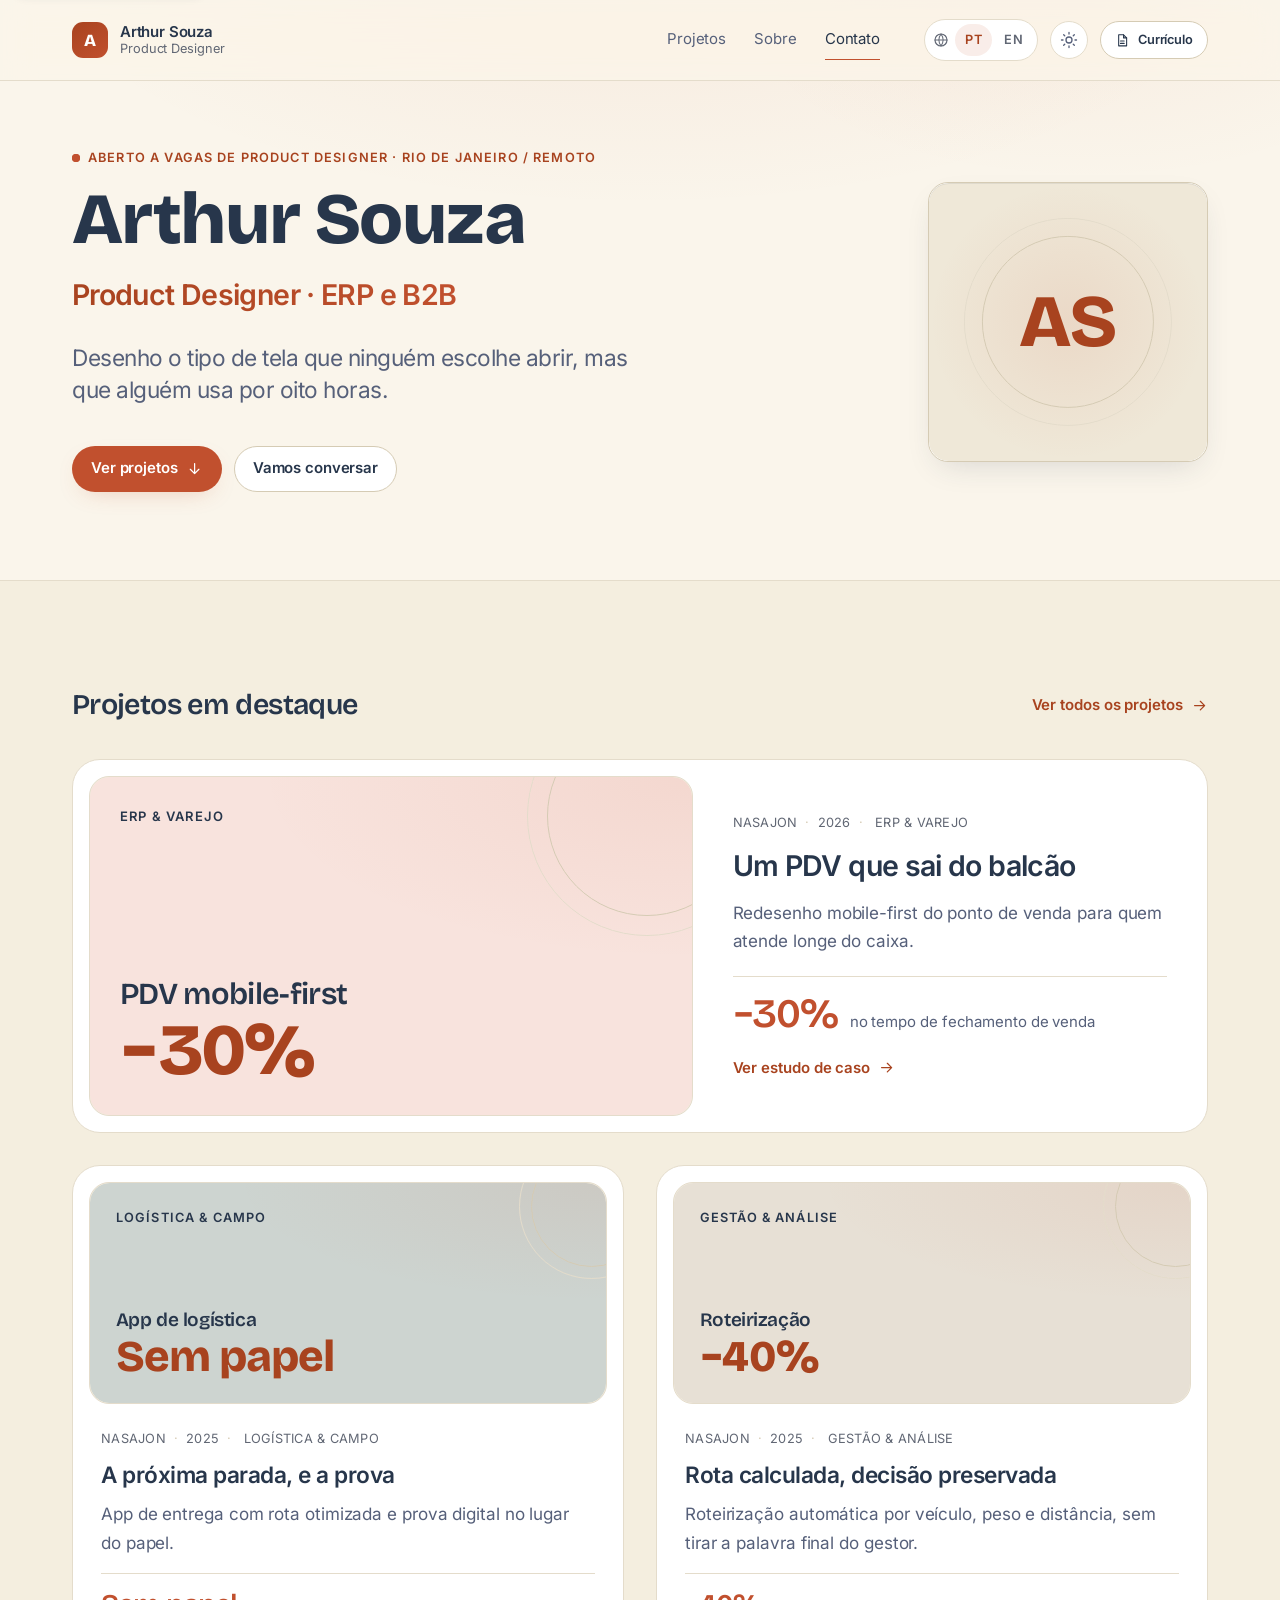
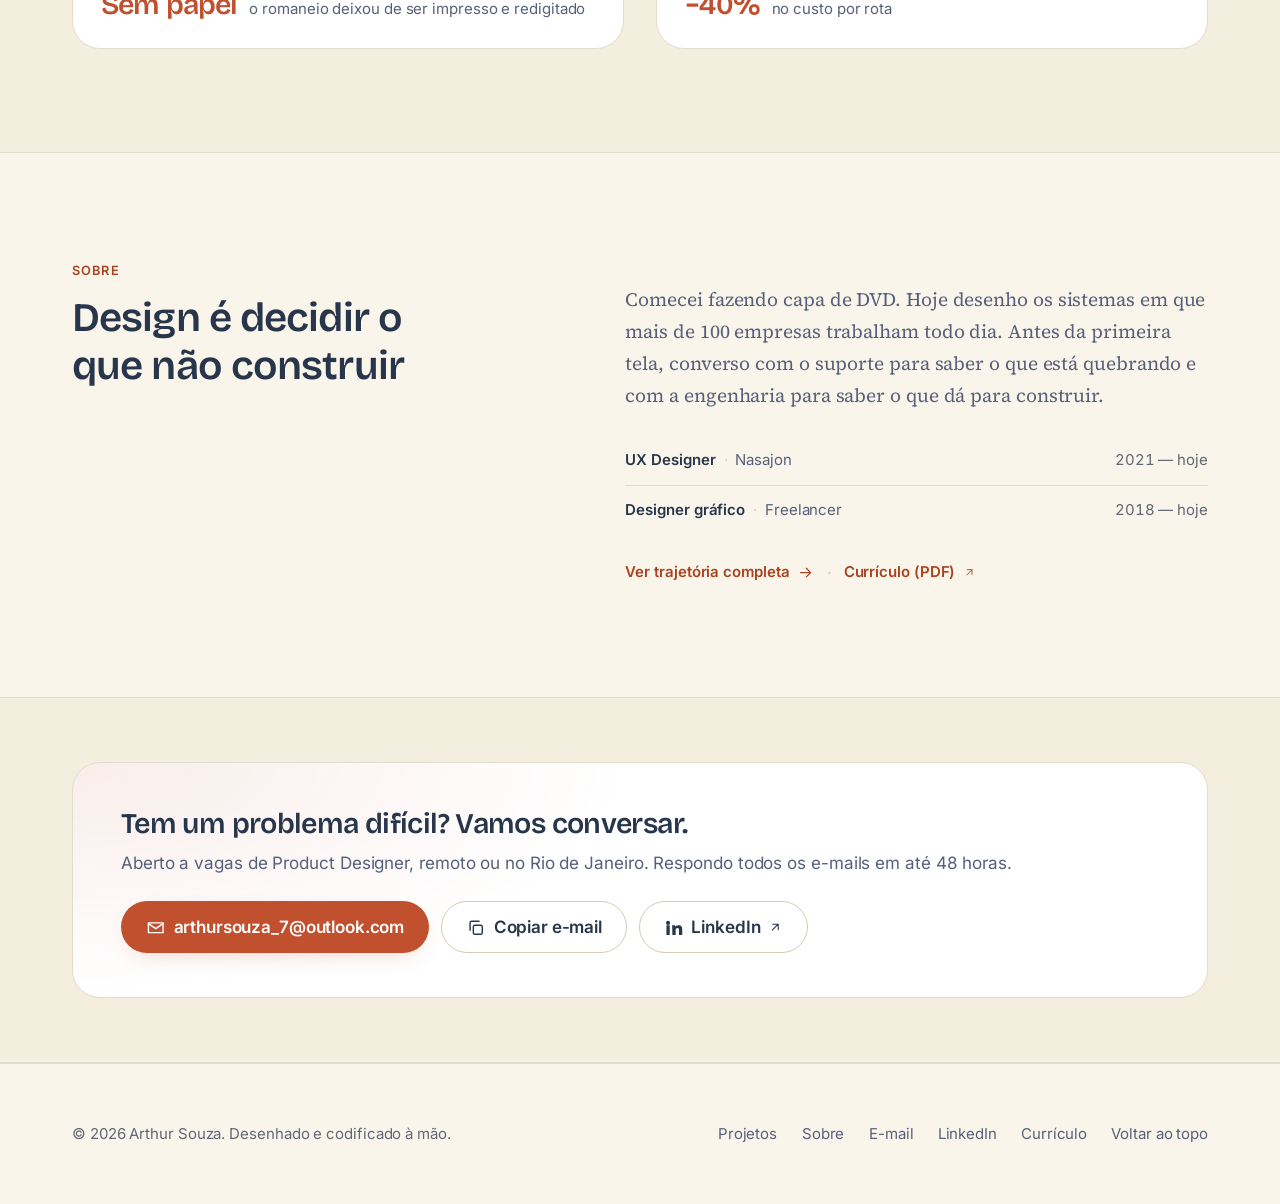
==== commit 04618cf3: "UX writing · Fase 1: credibilidade Hero e meta description da home sem os 6 anos; métrica de cancela" ====
--- a/index.html
+++ b/index.html
@@ -92,8 +92,8 @@
   <title data-en="Arthur Souza — Product Designer">Arthur Souza — Product Designer</title>
 
   <meta name="description"
-        content="Product Designer com 6 anos de experiência em ERP e produtos B2B complexos. Pesquisa, design de produto e design systems — do primeiro insight ao handoff."
-        data-en-content="Product Designer with 6 years of experience in ERP and complex B2B products. Research, product design and design systems — from first insight to handoff.">
+        content="Product Designer de ERP e produtos B2B complexos. Pesquisa, design de produto e design systems, do primeiro insight ao handoff."
+        data-en-content="Product Designer for ERP and complex B2B products. Research, product design and design systems, from first insight to handoff.">
 
   <meta name="author" content="Arthur Souza">
   <meta name="robots" content="index, follow">
@@ -427,12 +427,12 @@
           </p>
 
           <p class="hero__lead" data-reveal lang="pt-BR">
-            Seis anos desenhando o tipo de tela que ninguém escolhe abrir, mas
-            que alguém usa por oito horas.
+            Desenho o tipo de tela que ninguém escolhe abrir, mas que alguém usa
+            por oito horas.
           </p>
           <p class="hero__lead" data-reveal lang="en">
-            Six years designing the kind of screen nobody chooses to open, but
-            that someone uses for eight hours.
+            I design the kind of screen nobody chooses to open, but someone uses
+            for eight hours.
           </p>
 
           <div class="hero__actions cluster" data-reveal>
@@ -600,7 +600,7 @@
                 of paper.
               </p>
 
-              <!-- Resultado qualitativo, o mesmo do case 2 ("O que mudou, medido").
+              <!-- Resultado qualitativo, o mesmo do case 2 ("O que mudou na operação").
                    Se um número for apurado, troque em todos os lugares. -->
               <p class="project-card__metric">
                 <span class="project-card__metric-value">
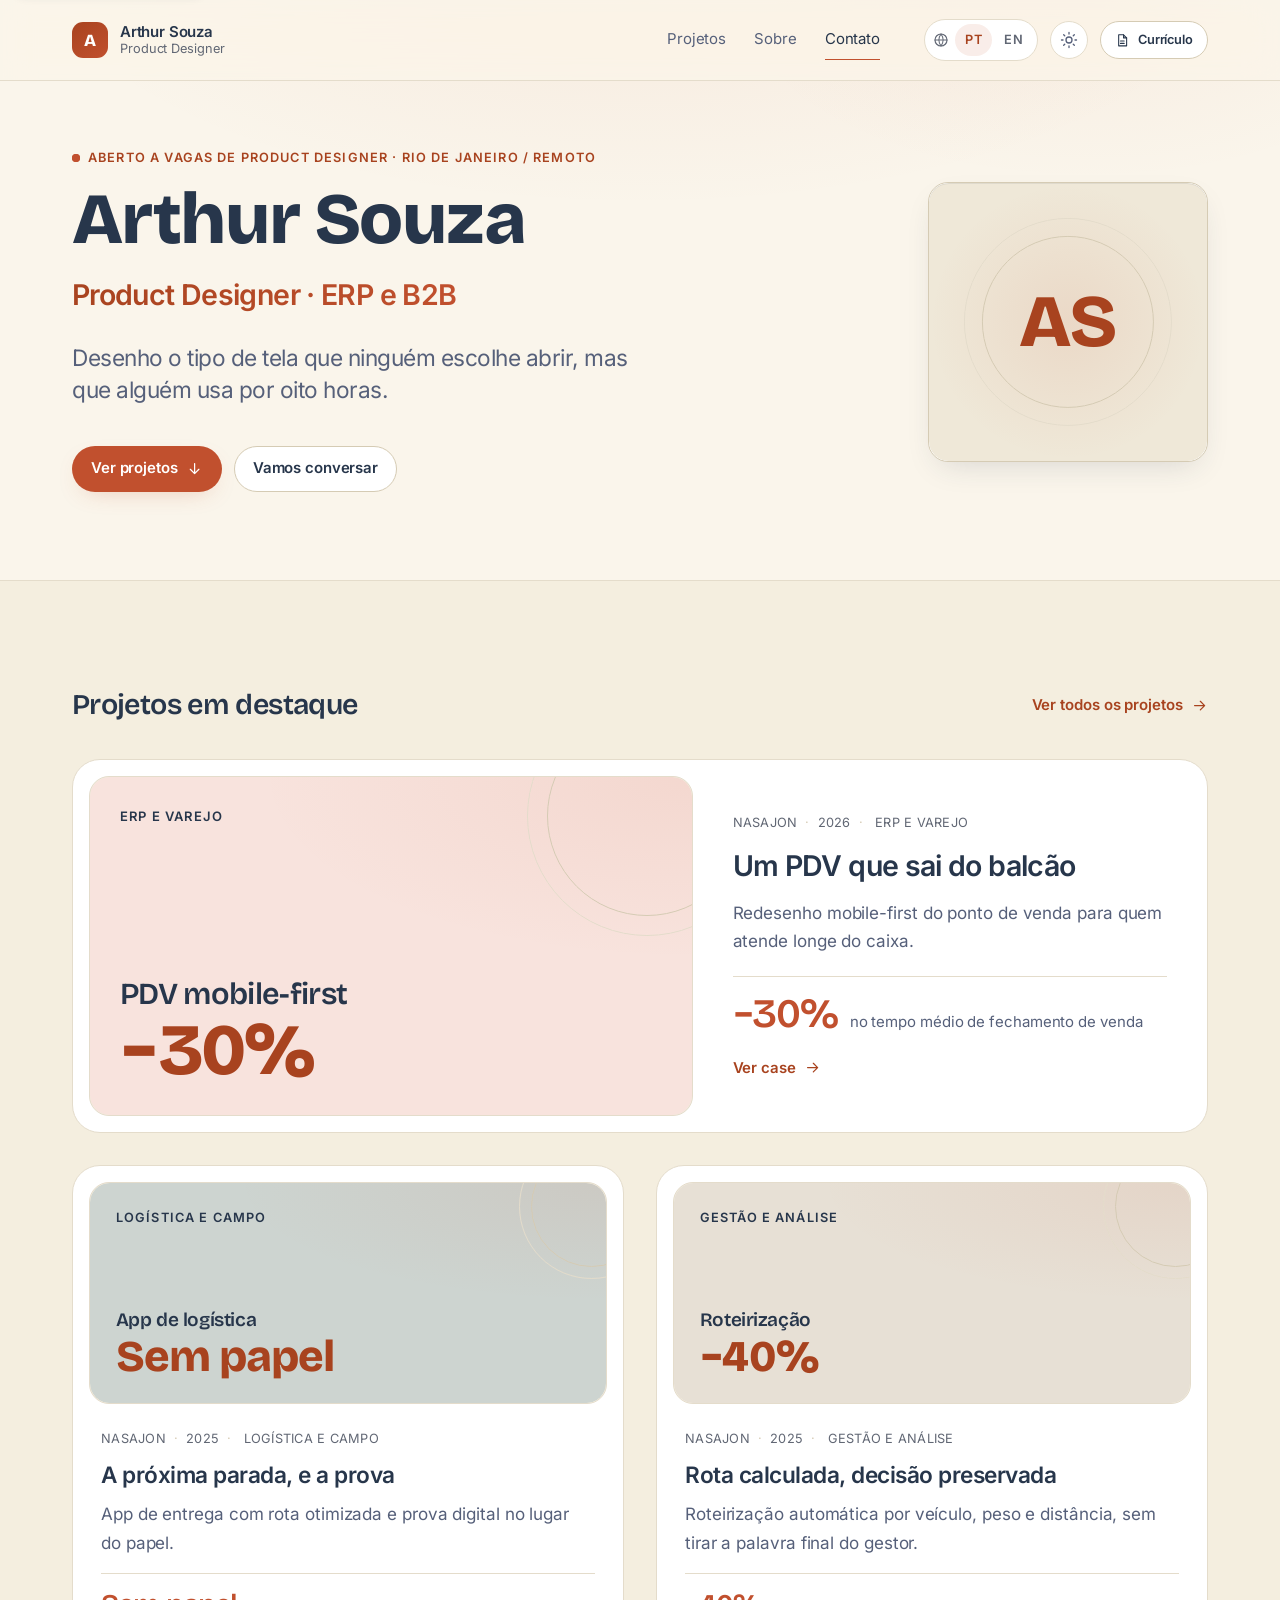
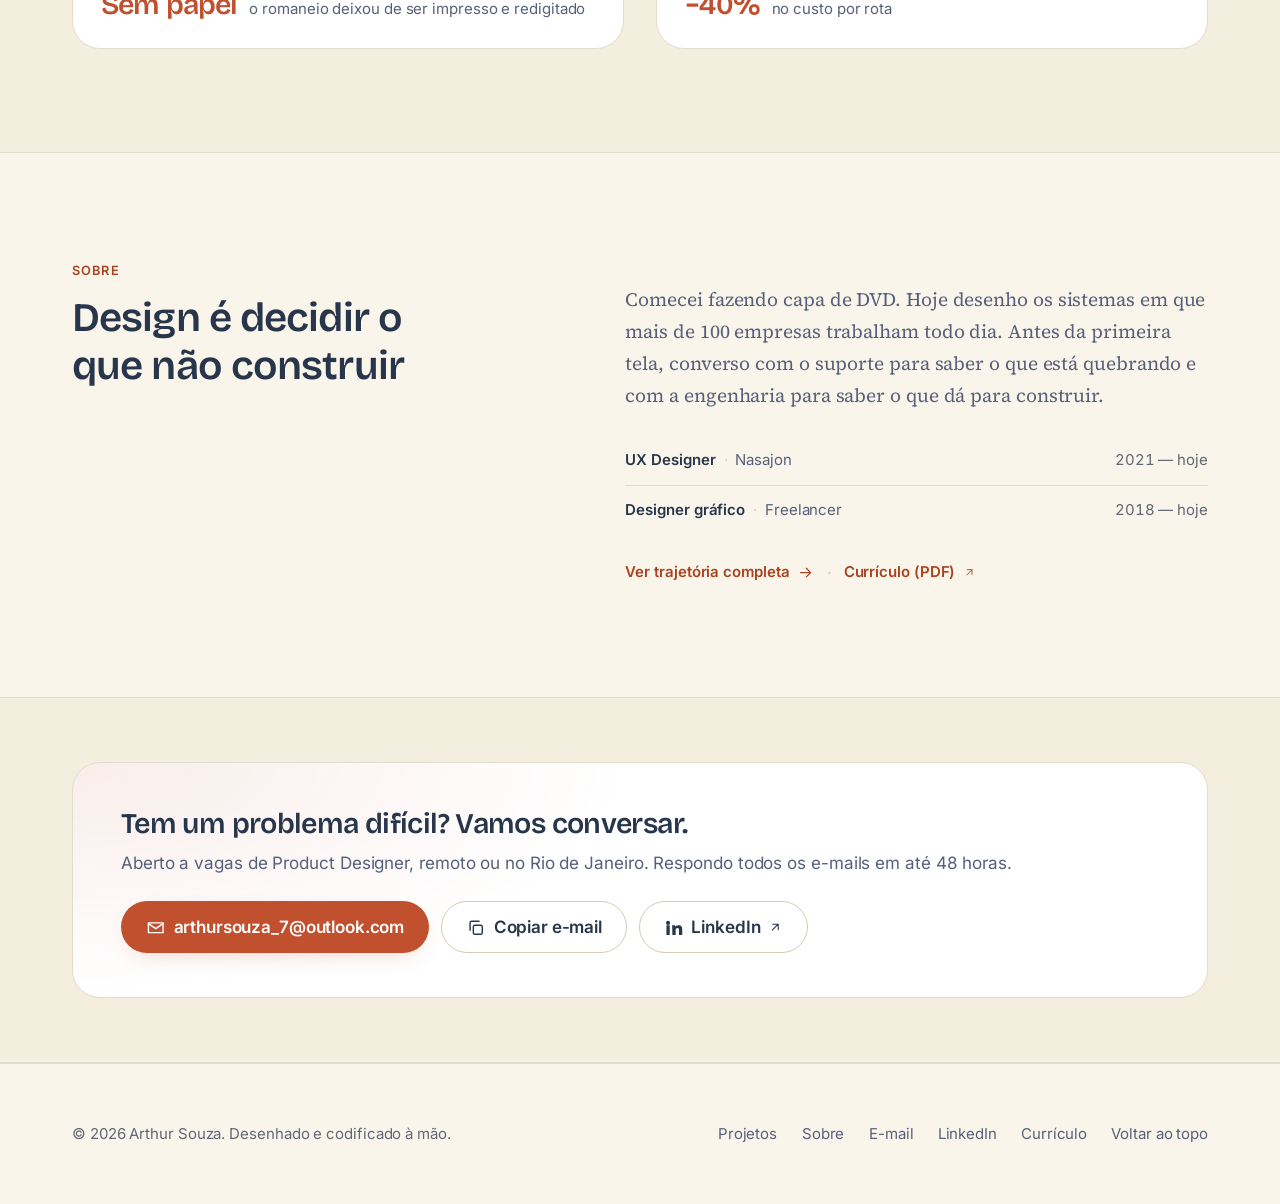
==== commit 6ce5ab6b: "UX writing · Fase 2: consistência Glossário aplicado: "case" no PT e "case study" no EN (eyebrow, ti" ====
--- a/index.html
+++ b/index.html
@@ -509,7 +509,7 @@
 
             <figure class="media media--16x9 project-card__media">
               <div class="cover cover--tone-1" aria-hidden="true">
-                <span class="cover__eyebrow"><span lang="pt-BR">ERP &amp; Varejo</span><span lang="en">ERP &amp; Retail</span></span>
+                <span class="cover__eyebrow"><span lang="pt-BR">ERP e varejo</span><span lang="en">ERP &amp; Retail</span></span>
                 <span class="cover__title"><span lang="pt-BR">PDV mobile-first</span><span lang="en">Mobile-first POS</span></span>
                 <span class="cover__value">−30%</span>
               </div>
@@ -525,7 +525,7 @@
                 <li class="meta-list__item">Nasajon</li>
                 <li class="meta-list__item">2026</li>
                 <li class="meta-list__item">
-                  <span lang="pt-BR">ERP &amp; Varejo</span><span lang="en">ERP &amp; Retail</span>
+                  <span lang="pt-BR">ERP e varejo</span><span lang="en">ERP &amp; Retail</span>
                 </li>
               </ul>
 
@@ -547,12 +547,12 @@
               <p class="project-card__metric">
                 <span class="project-card__metric-value">−30%</span>
                 <span class="project-card__metric-label">
-                  <span lang="pt-BR">no tempo de fechamento de venda</span><span lang="en">in time to close a sale</span>
+                  <span lang="pt-BR">no tempo médio de fechamento de venda</span><span lang="en">in average time to close a sale</span>
                 </span>
               </p>
 
               <p class="project-card__cta" aria-hidden="true">
-                <span lang="pt-BR">Ver estudo de caso</span><span lang="en">View case study</span>
+                <span lang="pt-BR">Ver case</span><span lang="en">View case study</span>
                 <svg class="icon" focusable="false"><use href="#i-arrow-right"></use></svg>
               </p>
             </div>
@@ -565,7 +565,7 @@
                  3 telas lado a lado ou um recorte de detalhe. -->
             <figure class="media media--21x9 project-card__media">
               <div class="cover cover--tone-2" aria-hidden="true">
-                <span class="cover__eyebrow"><span lang="pt-BR">Logística &amp; Campo</span><span lang="en">Logistics &amp; Field</span></span>
+                <span class="cover__eyebrow"><span lang="pt-BR">Logística e campo</span><span lang="en">Logistics &amp; Field</span></span>
                 <span class="cover__title"><span lang="pt-BR">App de logística</span><span lang="en">Logistics app</span></span>
                 <span class="cover__value"><span lang="pt-BR">Sem papel</span><span lang="en">Paperless</span></span>
               </div>
@@ -581,7 +581,7 @@
                 <li class="meta-list__item">Nasajon</li>
                 <li class="meta-list__item">2025</li>
                 <li class="meta-list__item">
-                  <span lang="pt-BR">Logística &amp; Campo</span><span lang="en">Logistics &amp; Field</span>
+                  <span lang="pt-BR">Logística e campo</span><span lang="en">Logistics &amp; Field</span>
                 </li>
               </ul>
 
@@ -618,7 +618,7 @@
 
             <figure class="media media--21x9 project-card__media">
               <div class="cover cover--tone-3" aria-hidden="true">
-                <span class="cover__eyebrow"><span lang="pt-BR">Gestão &amp; Análise</span><span lang="en">Management &amp; Analytics</span></span>
+                <span class="cover__eyebrow"><span lang="pt-BR">Gestão e análise</span><span lang="en">Management &amp; Analytics</span></span>
                 <span class="cover__title"><span lang="pt-BR">Roteirização</span><span lang="en">Route planning</span></span>
                 <span class="cover__value">−40%</span>
               </div>
@@ -634,7 +634,7 @@
                 <li class="meta-list__item">Nasajon</li>
                 <li class="meta-list__item">2025</li>
                 <li class="meta-list__item">
-                  <span lang="pt-BR">Gestão &amp; Análise</span><span lang="en">Management &amp; Analytics</span>
+                  <span lang="pt-BR">Gestão e análise</span><span lang="en">Management &amp; Analytics</span>
                 </li>
               </ul>
 
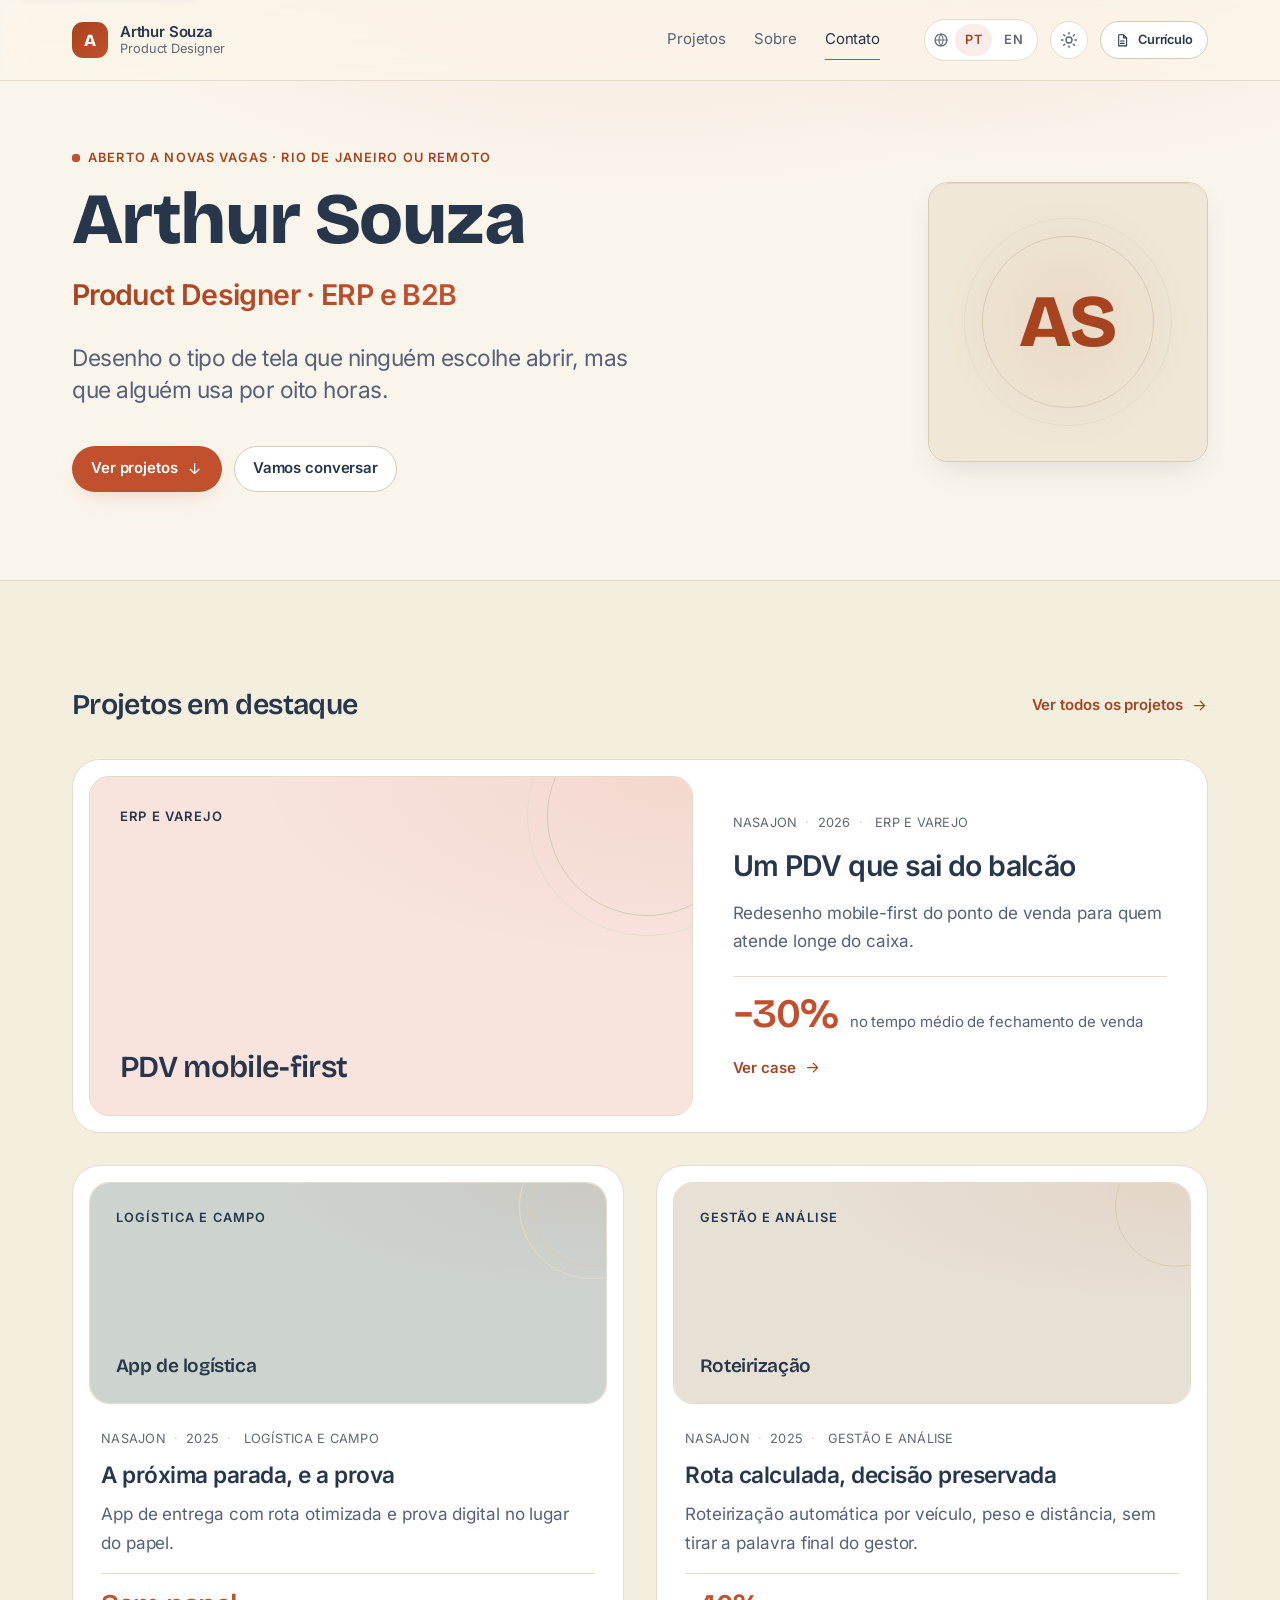
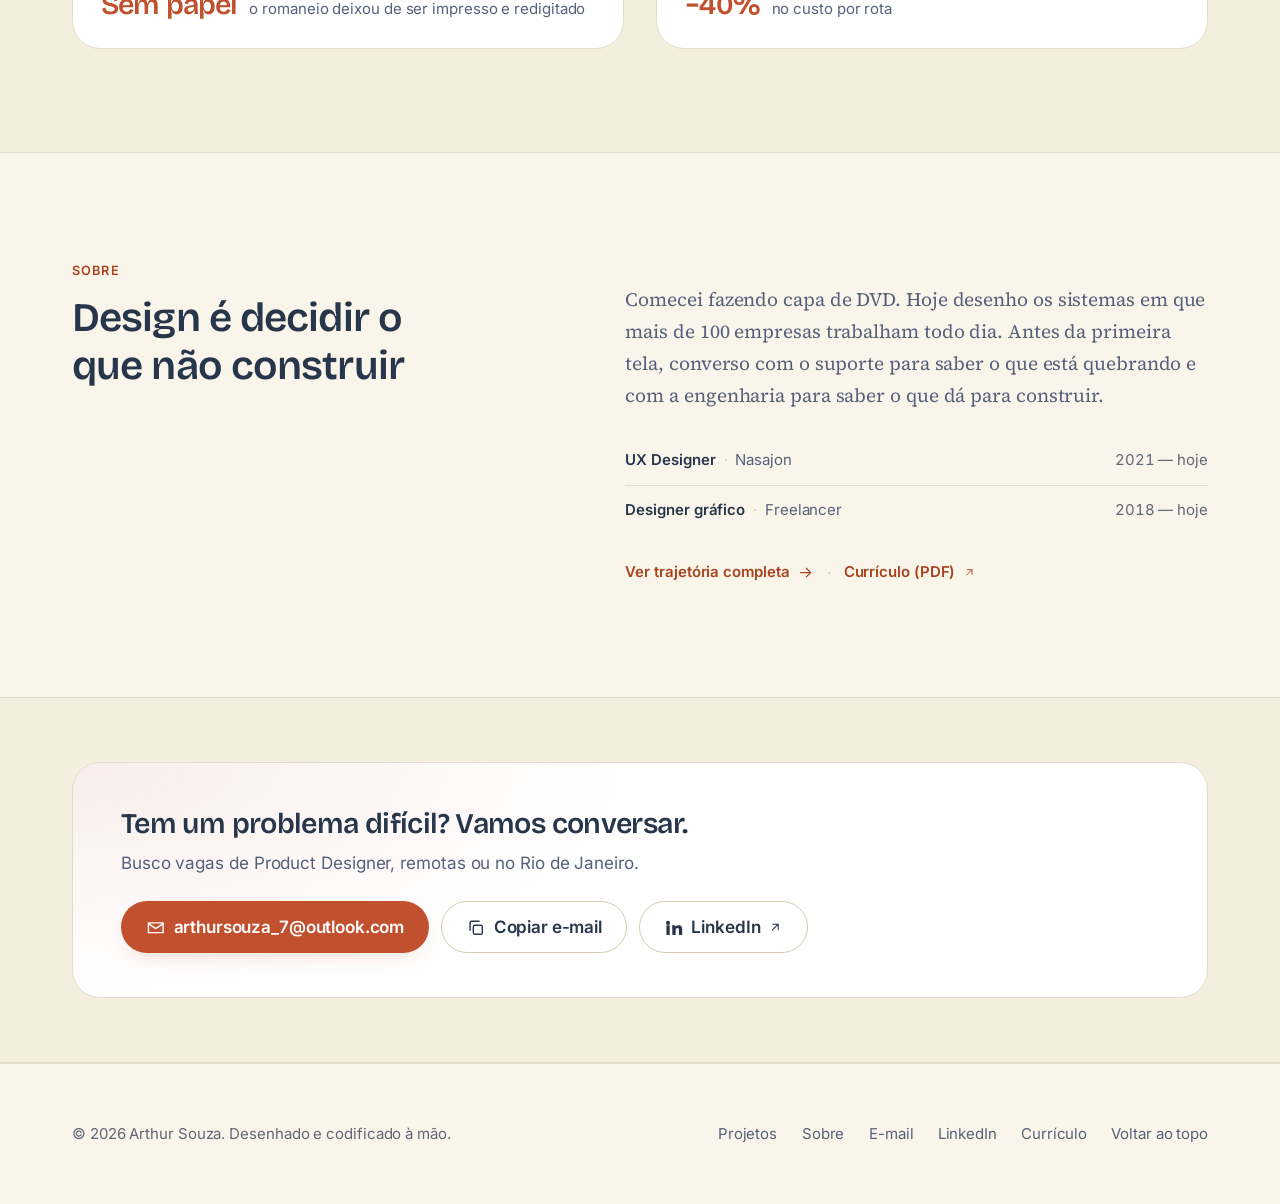
==== commit 3ae0c9fb: "UX writing · Fase 3: microcopy e redundância Capas dos cards e do hero dos cases sem o número (fica " ====
--- a/index.html
+++ b/index.html
@@ -415,7 +415,7 @@
 
           <p class="eyebrow" data-reveal>
             <span class="eyebrow__dot" aria-hidden="true"></span>
-            <span lang="pt-BR">Aberto a vagas de Product Designer · Rio de Janeiro / Remoto</span><span lang="en">Open to Product Designer roles · Rio de Janeiro / Remote</span>
+            <span lang="pt-BR">Aberto a novas vagas · Rio de Janeiro ou remoto</span><span lang="en">Open to new roles · Rio de Janeiro or remote</span>
           </p>
 
           <h1 class="hero__title" id="hero-titulo" data-reveal>
@@ -511,7 +511,6 @@
               <div class="cover cover--tone-1" aria-hidden="true">
                 <span class="cover__eyebrow"><span lang="pt-BR">ERP e varejo</span><span lang="en">ERP &amp; Retail</span></span>
                 <span class="cover__title"><span lang="pt-BR">PDV mobile-first</span><span lang="en">Mobile-first POS</span></span>
-                <span class="cover__value">−30%</span>
               </div>
               <!--
               <img src="assets/images/projeto-01-capa.jpg"
@@ -567,7 +566,6 @@
               <div class="cover cover--tone-2" aria-hidden="true">
                 <span class="cover__eyebrow"><span lang="pt-BR">Logística e campo</span><span lang="en">Logistics &amp; Field</span></span>
                 <span class="cover__title"><span lang="pt-BR">App de logística</span><span lang="en">Logistics app</span></span>
-                <span class="cover__value"><span lang="pt-BR">Sem papel</span><span lang="en">Paperless</span></span>
               </div>
               <!--
               <img src="assets/images/projeto-02-capa.jpg"
@@ -620,7 +618,6 @@
               <div class="cover cover--tone-3" aria-hidden="true">
                 <span class="cover__eyebrow"><span lang="pt-BR">Gestão e análise</span><span lang="en">Management &amp; Analytics</span></span>
                 <span class="cover__title"><span lang="pt-BR">Roteirização</span><span lang="en">Route planning</span></span>
-                <span class="cover__value">−40%</span>
               </div>
               <!--
               <img src="assets/images/projeto-03-capa.jpg"
@@ -764,15 +761,14 @@
 
           <div class="contact__text">
             <h2 class="contact__title" id="contato-titulo">
-              <span lang="pt-BR">Tem um problema difícil? Vamos conversar.</span><span lang="en">Got a hard problem? Let's talk.</span>
+              <span lang="pt-BR">Tem um problema difícil? Vamos conversar.</span><span lang="en">Working on a hard problem? Let's talk.</span>
             </h2>
             <p class="contact__lead" lang="pt-BR">
-              Aberto a vagas de Product Designer, remoto ou no Rio de Janeiro.
-              Respondo todos os e-mails em até 48 horas.
+              Busco vagas de Product Designer, remotas ou no Rio de Janeiro.
             </p>
             <p class="contact__lead" lang="en">
-              Open to Product Designer roles, remote or in Rio de Janeiro. I reply
-              to every email within 48 hours.
+              I'm looking for Product Designer roles, remote or in Rio de
+              Janeiro.
             </p>
           </div>
 
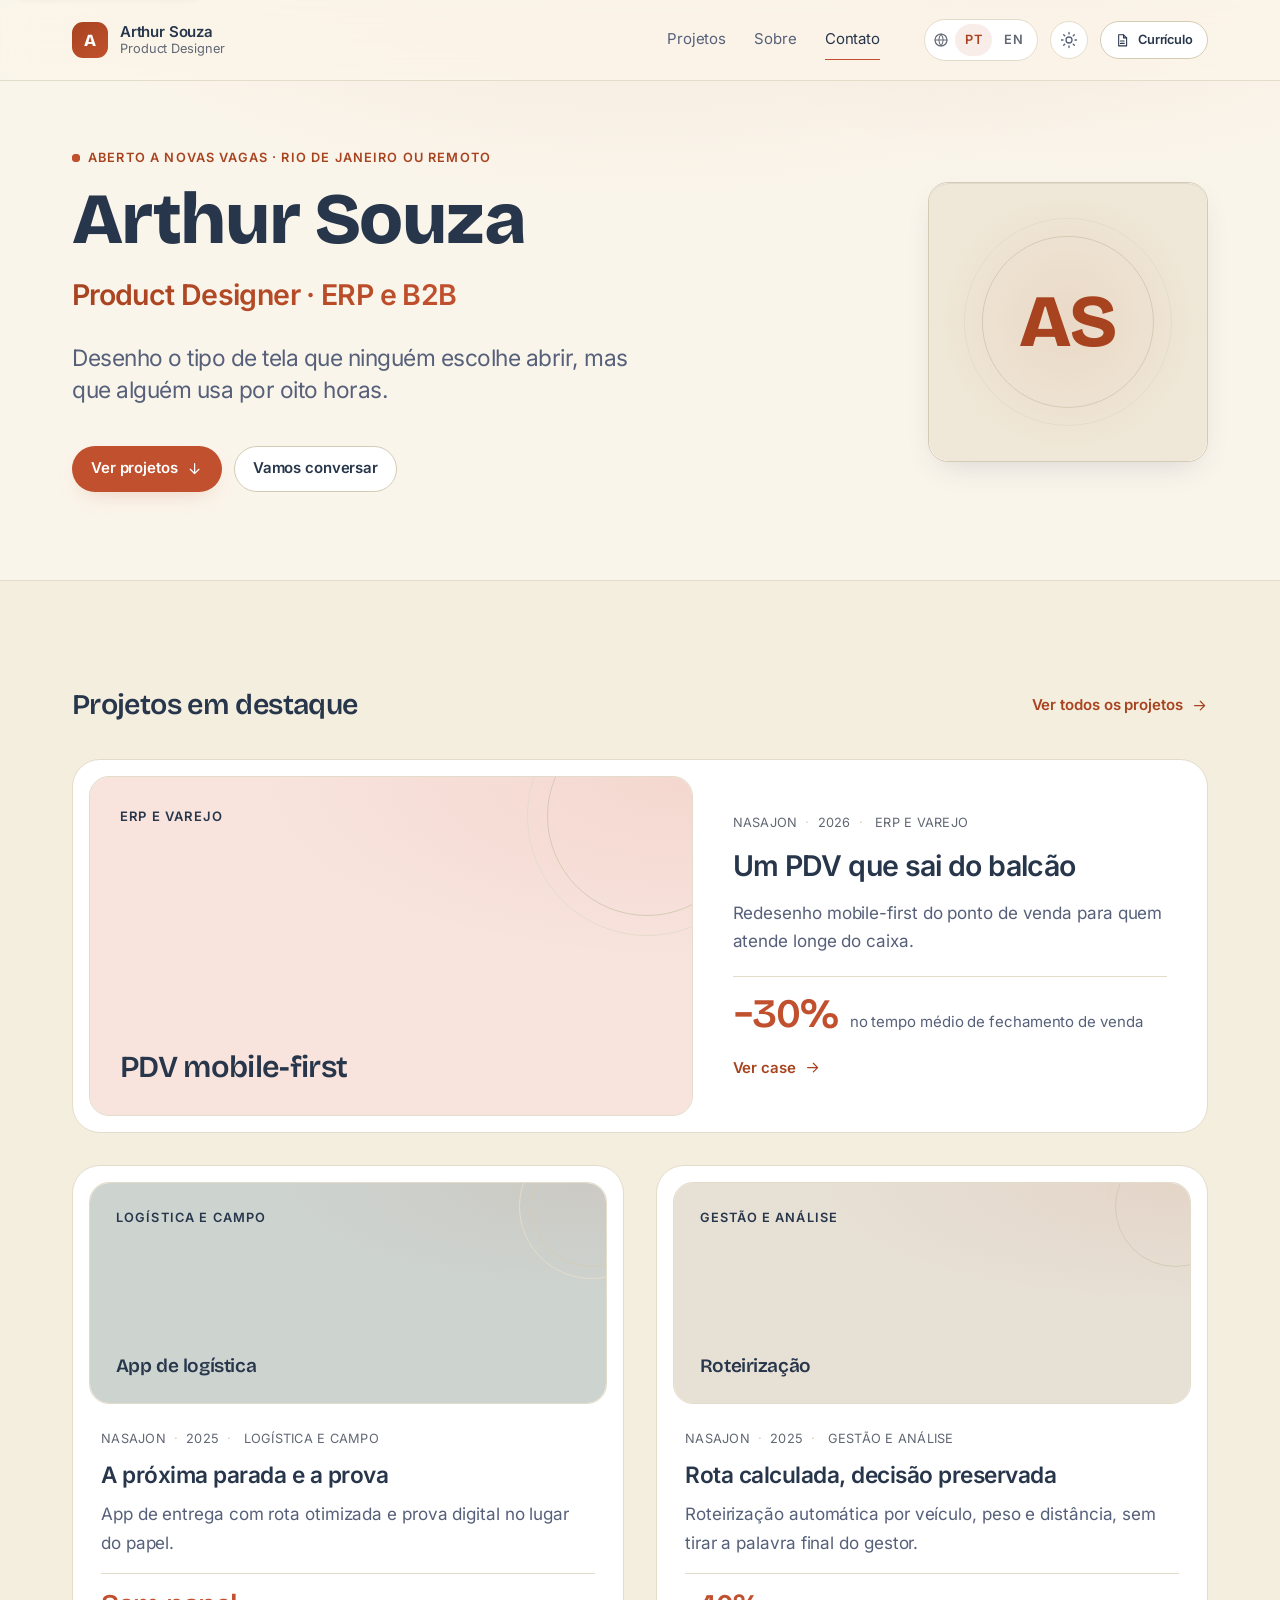
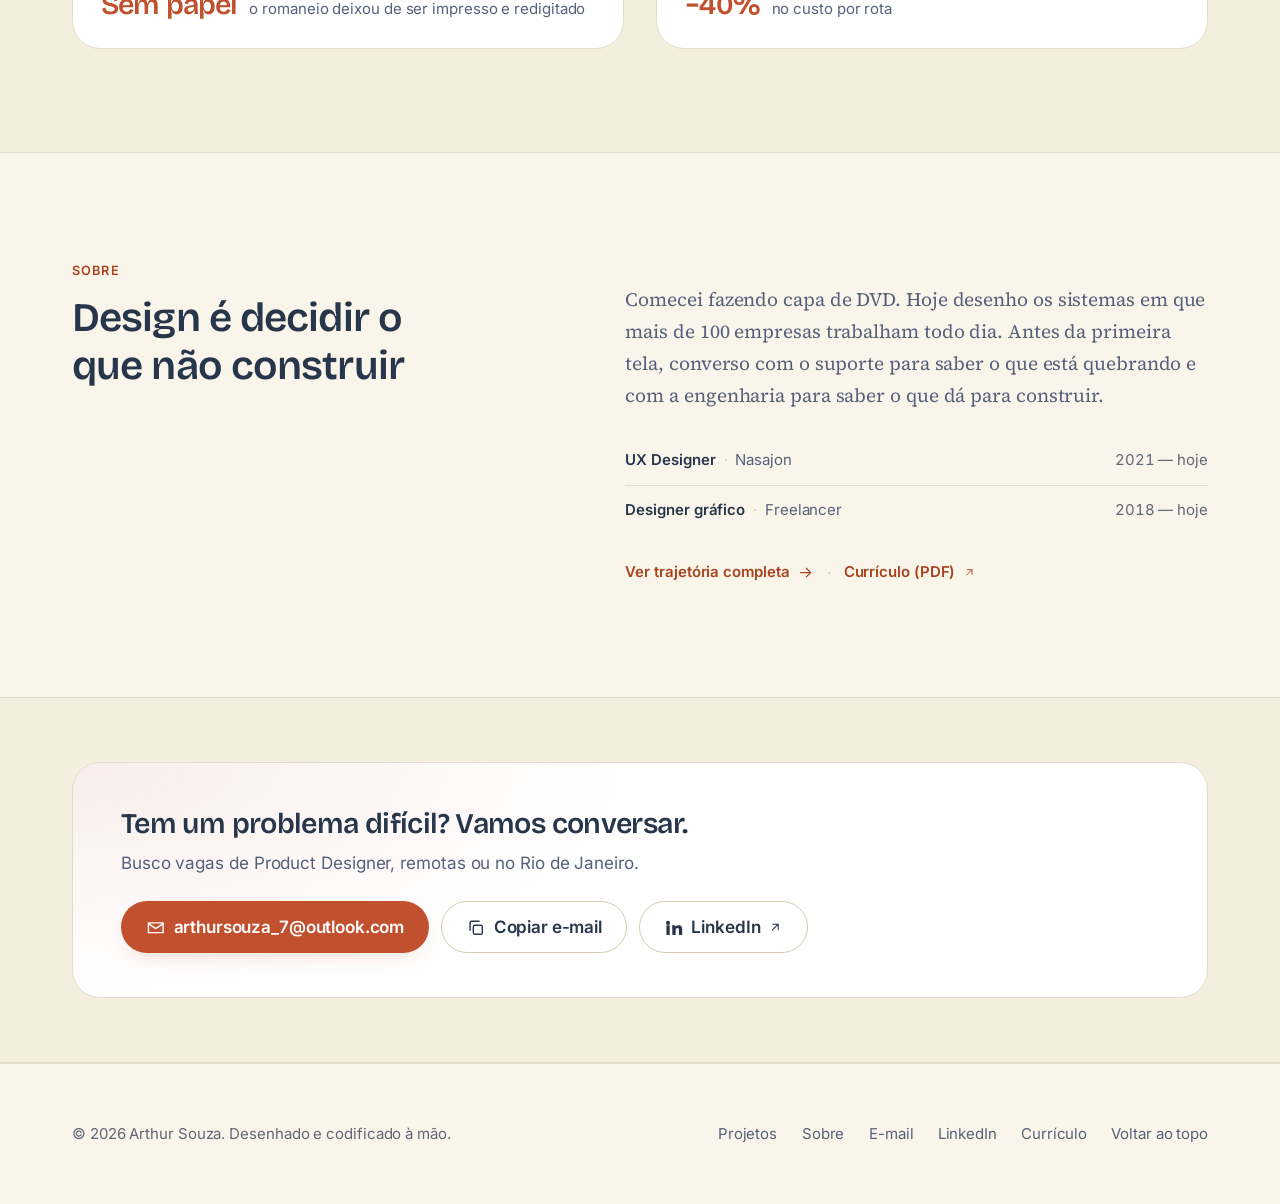
==== commit 773e39d0: "UX writing · Fase 4: gramática e estilo Nota da métrica do case 1, título do case 3 (H1, title, og/t" ====
--- a/index.html
+++ b/index.html
@@ -585,7 +585,7 @@
 
               <h3 class="project-card__title" id="proj-02-titulo">
                 <a class="project-card__link" href="projects/projeto-02.html">
-                  <span lang="pt-BR">A próxima parada, e a prova</span><span lang="en">The next stop, and the proof</span>
+                  <span lang="pt-BR">A próxima parada e a prova</span><span lang="en">The next stop, and the proof</span>
                 </a>
               </h3>
 
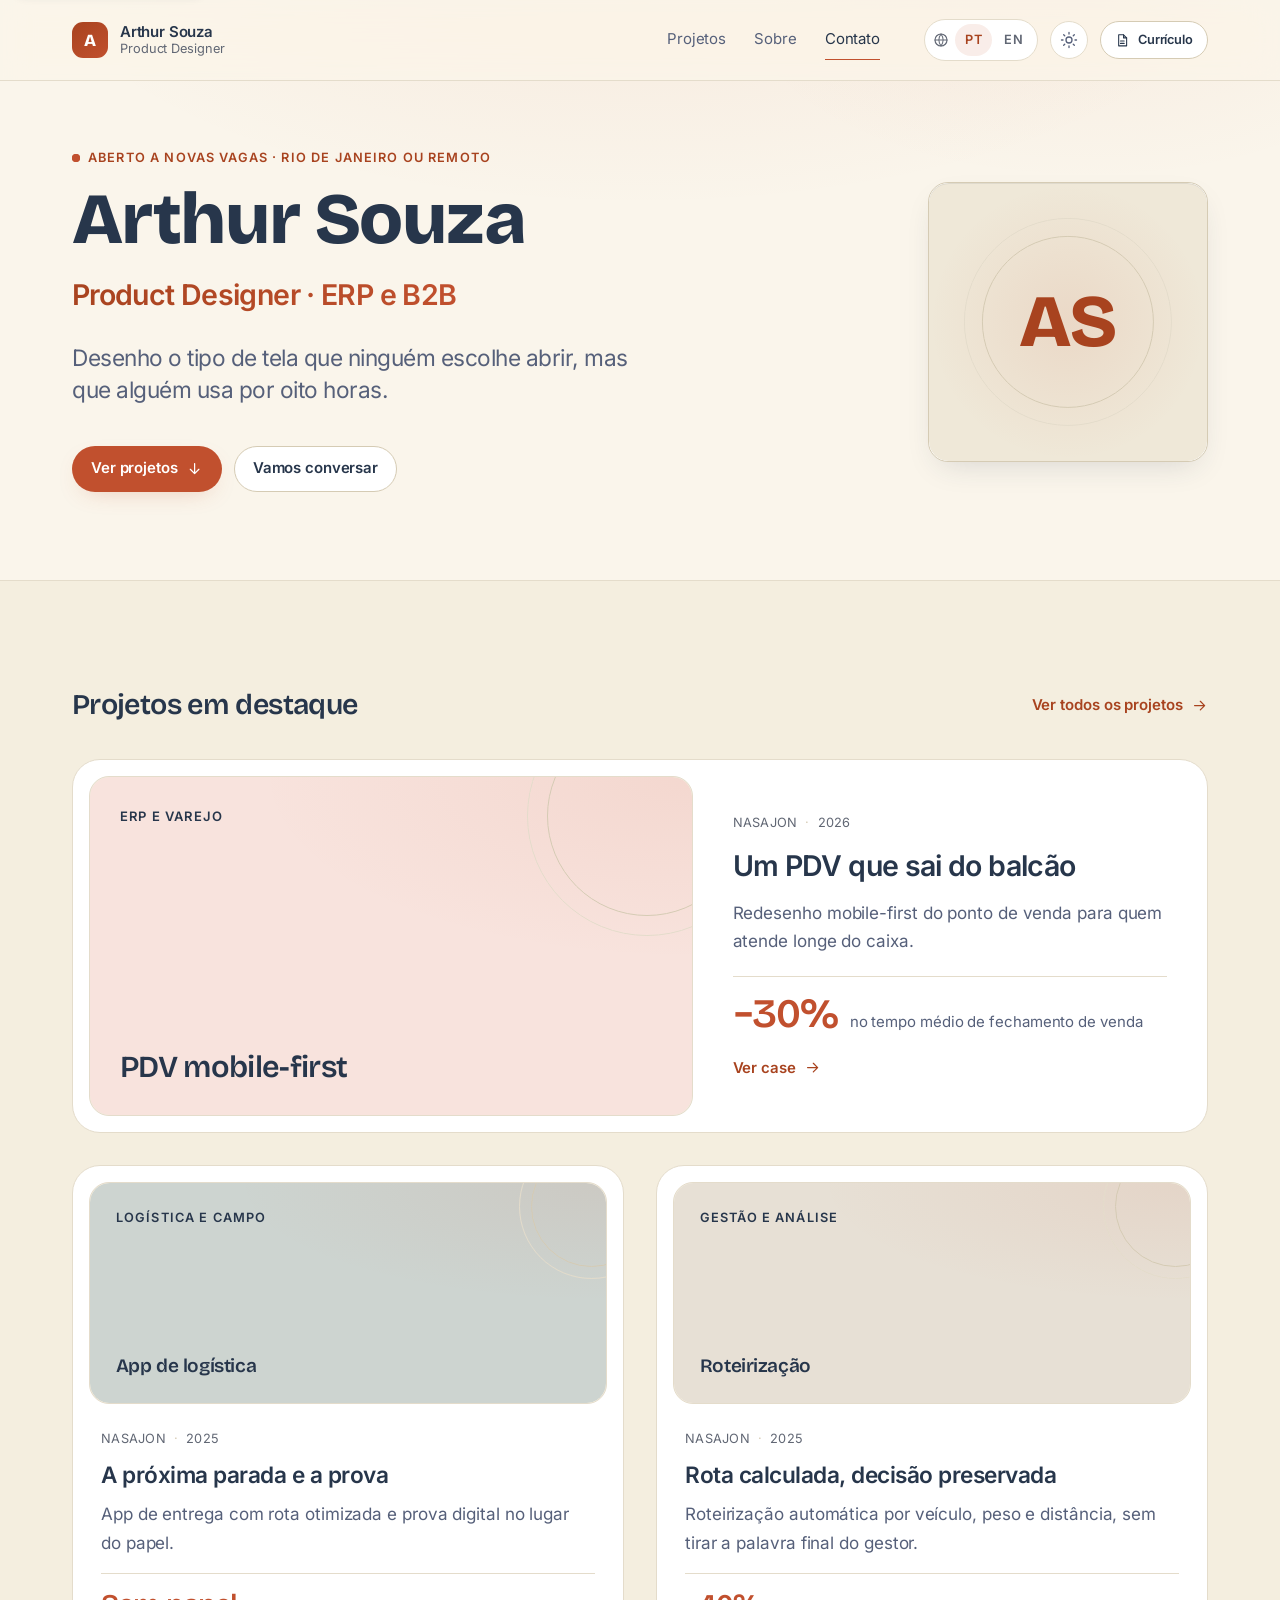
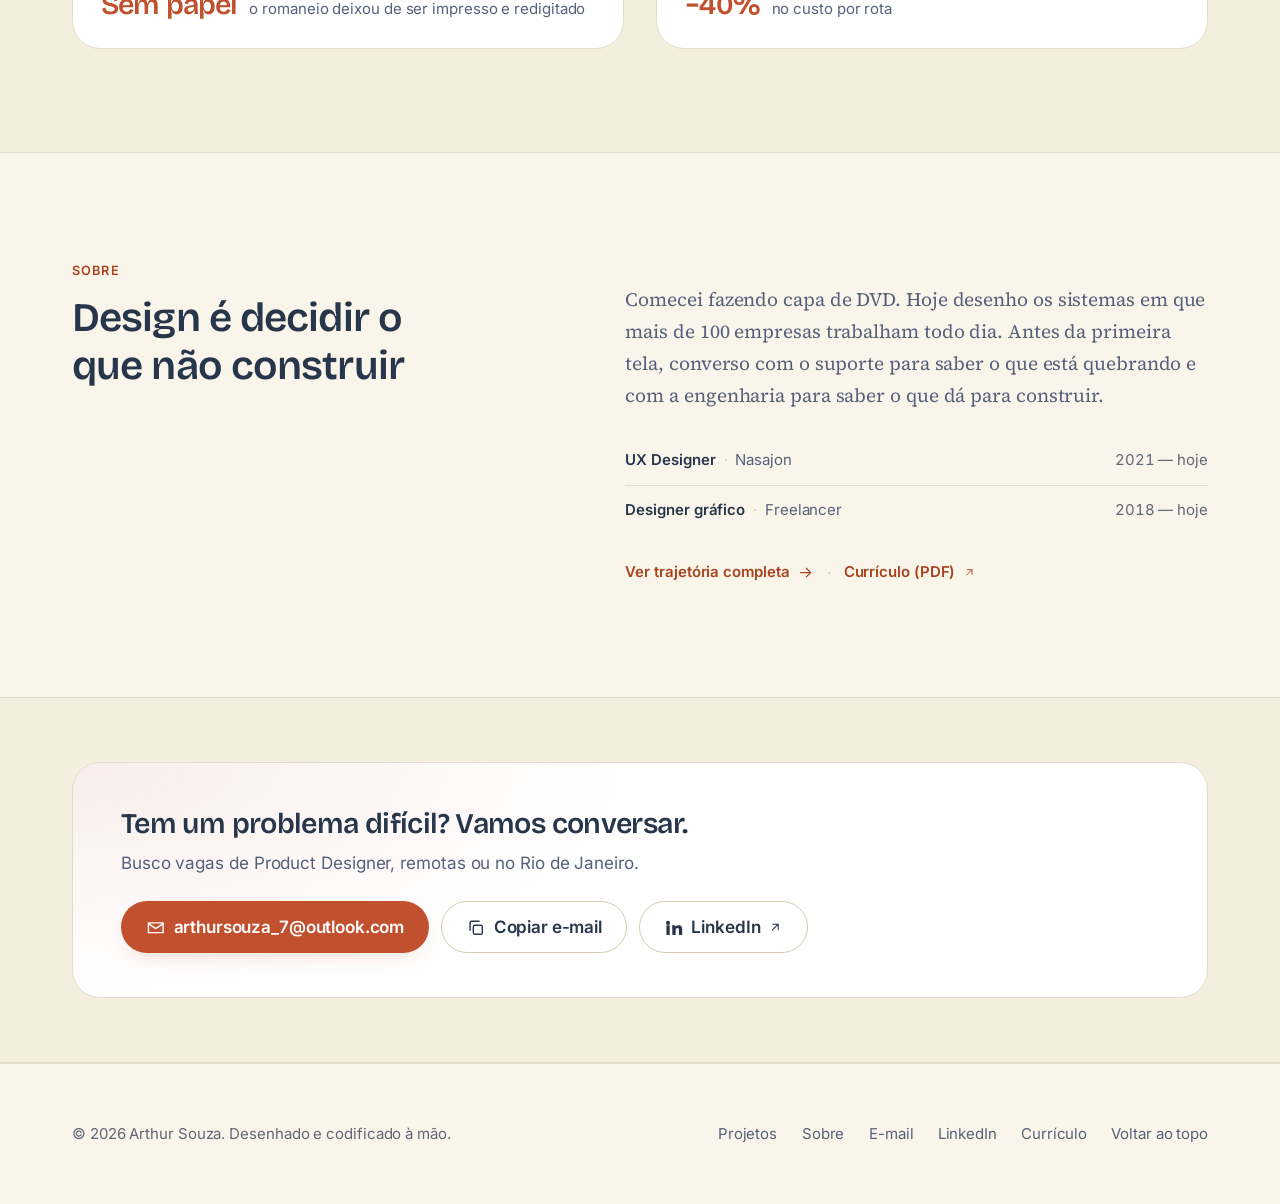
==== commit 8805c8f9: "Cards: meta só com "Nasajon · ano"; categoria fica apenas na capa Remove a categoria repetida da lin" ====
--- a/index.html
+++ b/index.html
@@ -523,9 +523,6 @@
               <ul class="meta-list">
                 <li class="meta-list__item">Nasajon</li>
                 <li class="meta-list__item">2026</li>
-                <li class="meta-list__item">
-                  <span lang="pt-BR">ERP e varejo</span><span lang="en">ERP &amp; Retail</span>
-                </li>
               </ul>
 
               <h3 class="project-card__title" id="proj-01-titulo">
@@ -578,9 +575,6 @@
               <ul class="meta-list">
                 <li class="meta-list__item">Nasajon</li>
                 <li class="meta-list__item">2025</li>
-                <li class="meta-list__item">
-                  <span lang="pt-BR">Logística e campo</span><span lang="en">Logistics &amp; Field</span>
-                </li>
               </ul>
 
               <h3 class="project-card__title" id="proj-02-titulo">
@@ -594,7 +588,7 @@
                 papel.
               </p>
               <p class="project-card__summary" lang="en">
-                Delivery app with an optimised route and digital proof in place
+                Delivery app with an optimized route and digital proof in place
                 of paper.
               </p>
 
@@ -630,9 +624,6 @@
               <ul class="meta-list">
                 <li class="meta-list__item">Nasajon</li>
                 <li class="meta-list__item">2025</li>
-                <li class="meta-list__item">
-                  <span lang="pt-BR">Gestão e análise</span><span lang="en">Management &amp; Analytics</span>
-                </li>
               </ul>
 
               <h3 class="project-card__title" id="proj-03-titulo">
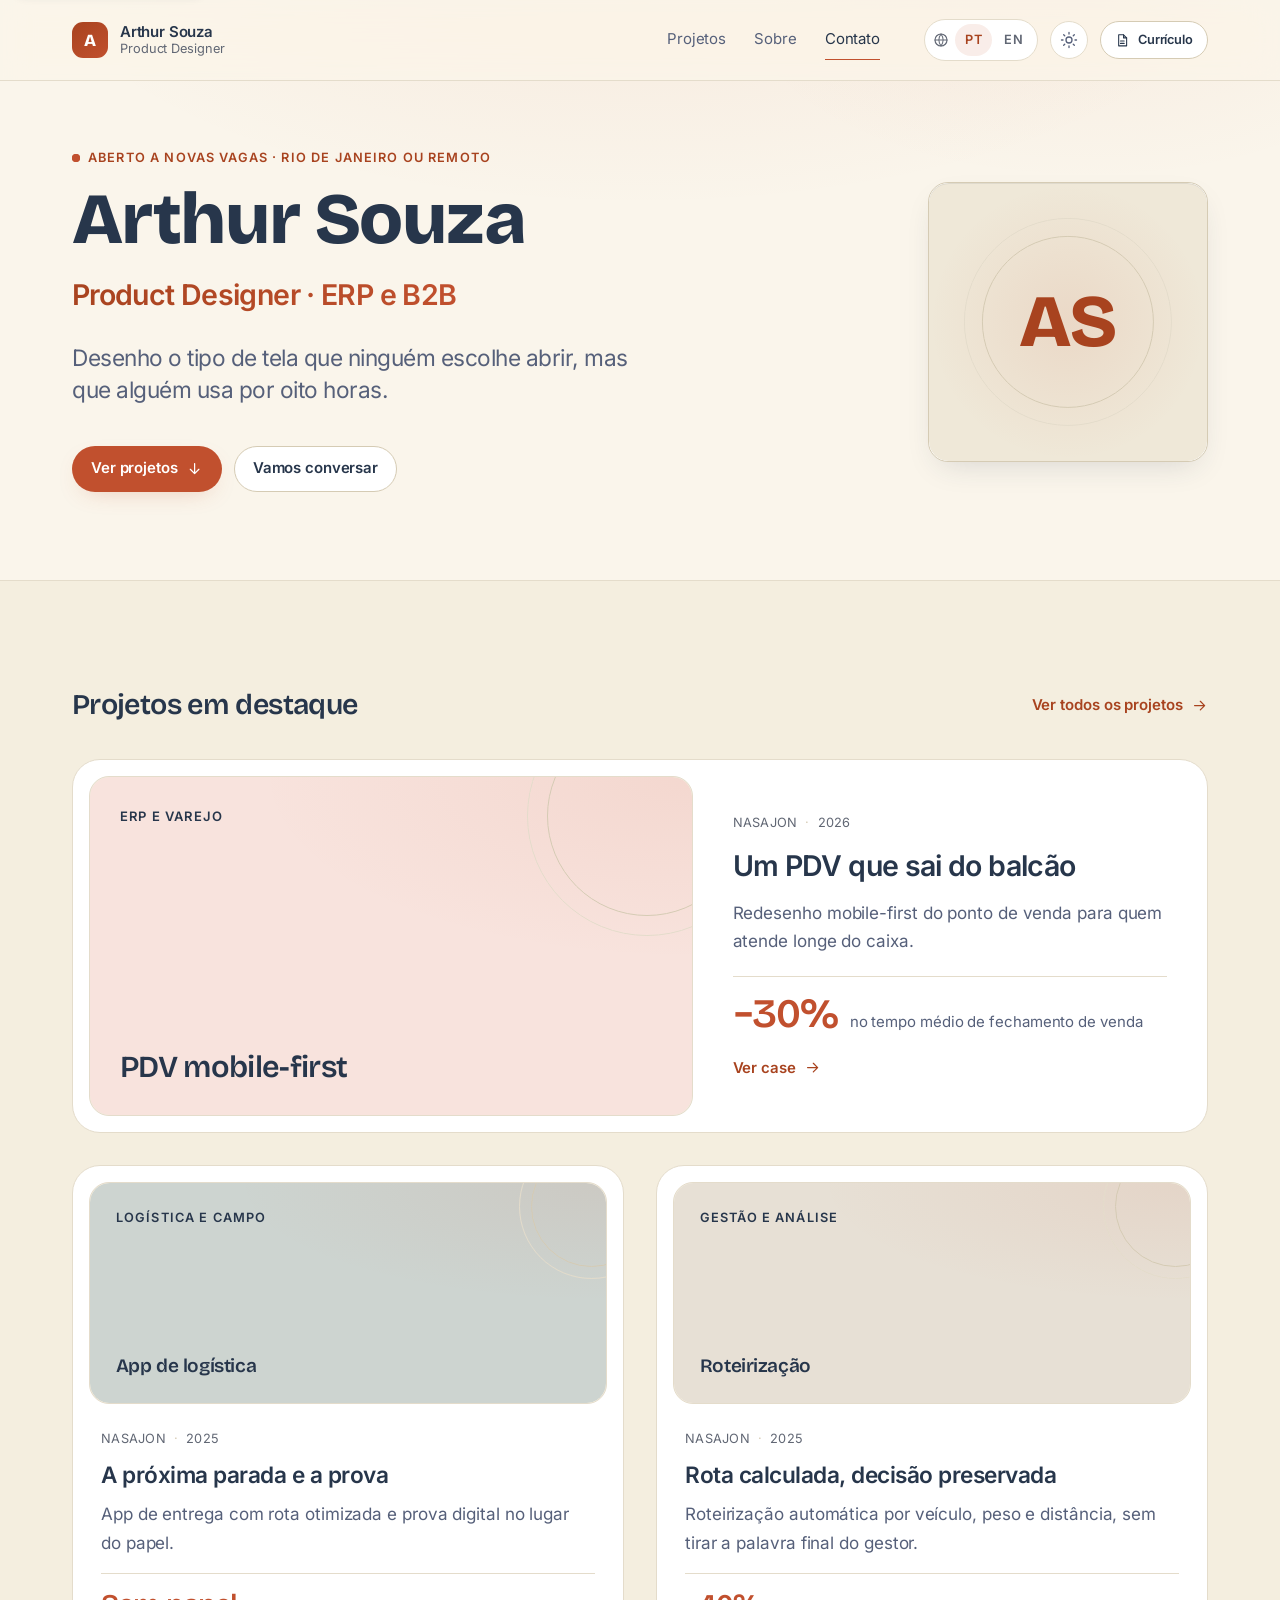
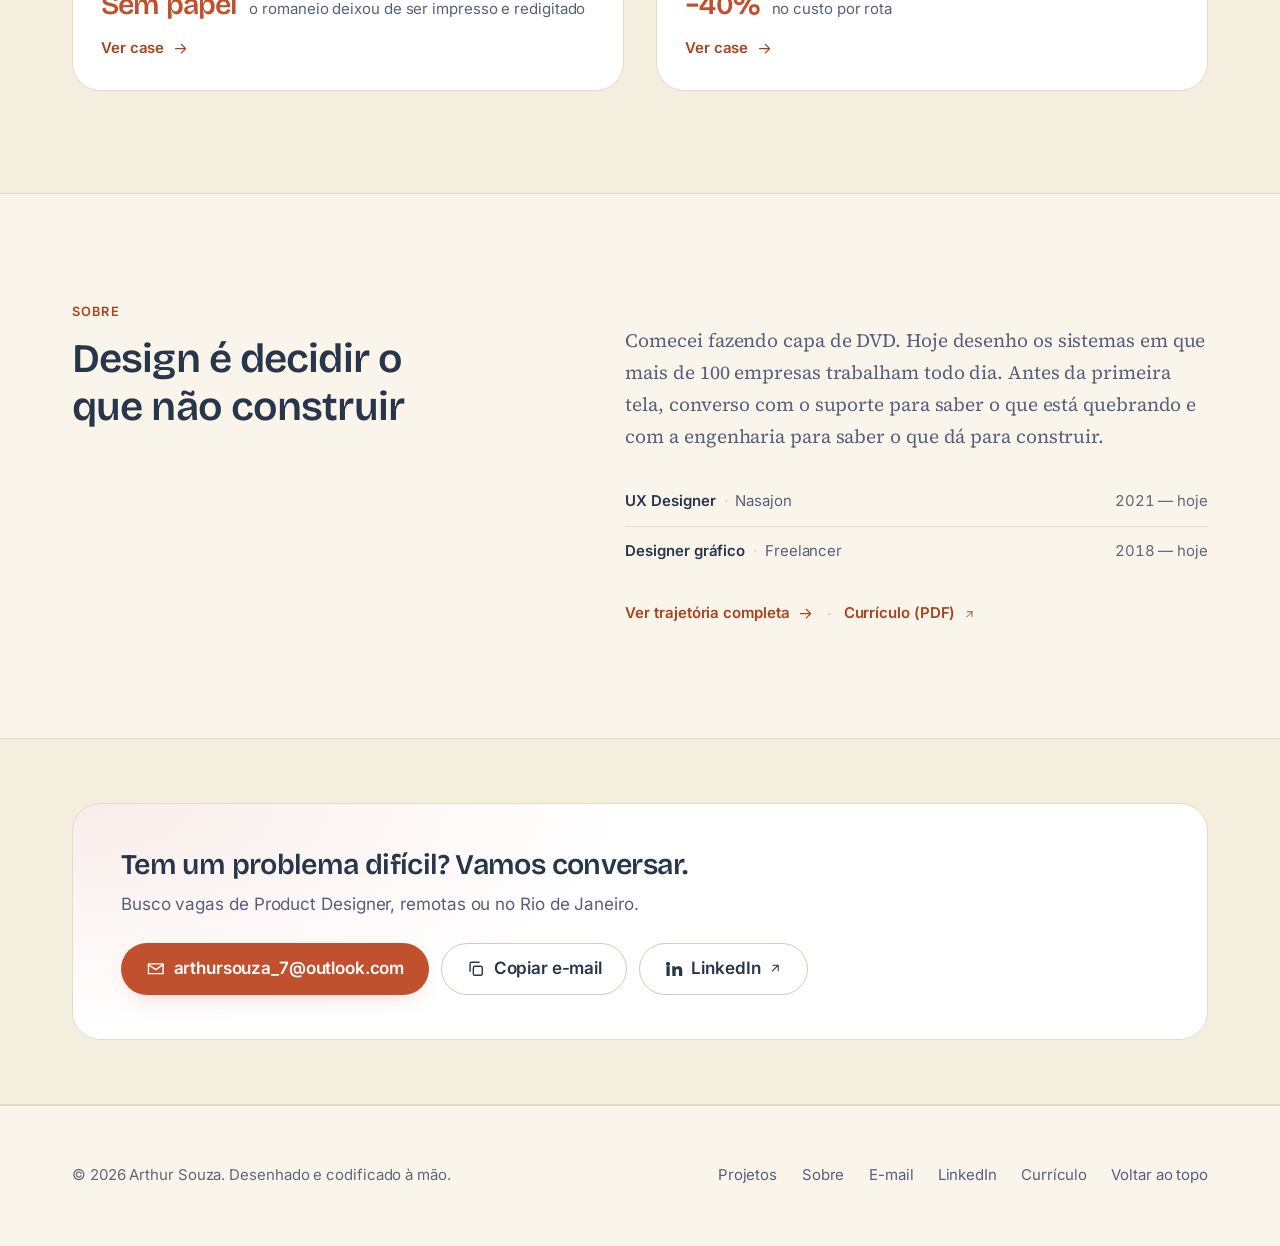
==== commit e936dabf: "Home: "Ver case" também nos dois cards menores Mesmo elemento e estilo do card grande (.project-card" ====
--- a/index.html
+++ b/index.html
@@ -602,6 +602,11 @@
                   <span lang="pt-BR">o romaneio deixou de ser impresso e redigitado</span><span lang="en">manifests stopped being printed and retyped</span>
                 </span>
               </p>
+
+              <p class="project-card__cta" aria-hidden="true">
+                <span lang="pt-BR">Ver case</span><span lang="en">View case study</span>
+                <svg class="icon" focusable="false"><use href="#i-arrow-right"></use></svg>
+              </p>
             </div>
           </article>
 
@@ -646,6 +651,11 @@
                 <span class="project-card__metric-label">
                   <span lang="pt-BR">no custo por rota</span><span lang="en">in cost per route</span>
                 </span>
+              </p>
+
+              <p class="project-card__cta" aria-hidden="true">
+                <span lang="pt-BR">Ver case</span><span lang="en">View case study</span>
+                <svg class="icon" focusable="false"><use href="#i-arrow-right"></use></svg>
               </p>
             </div>
           </article>
